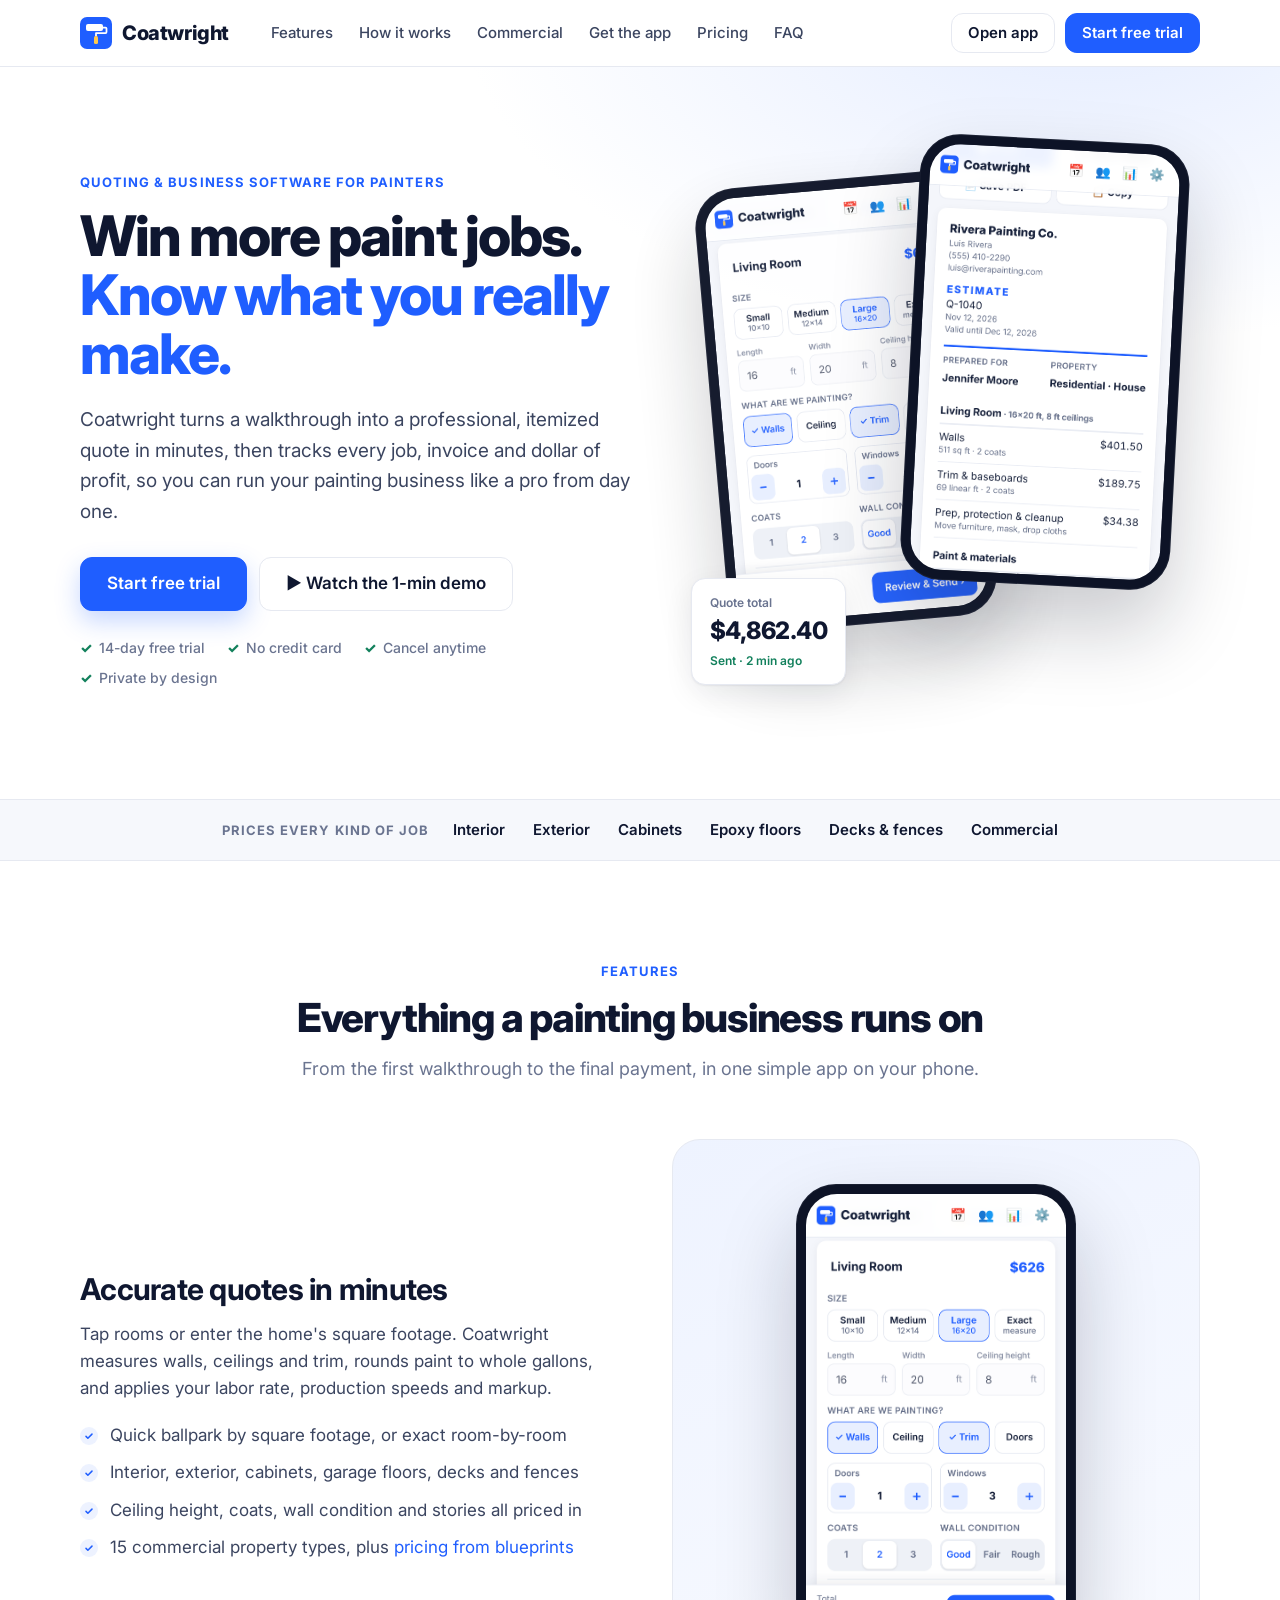
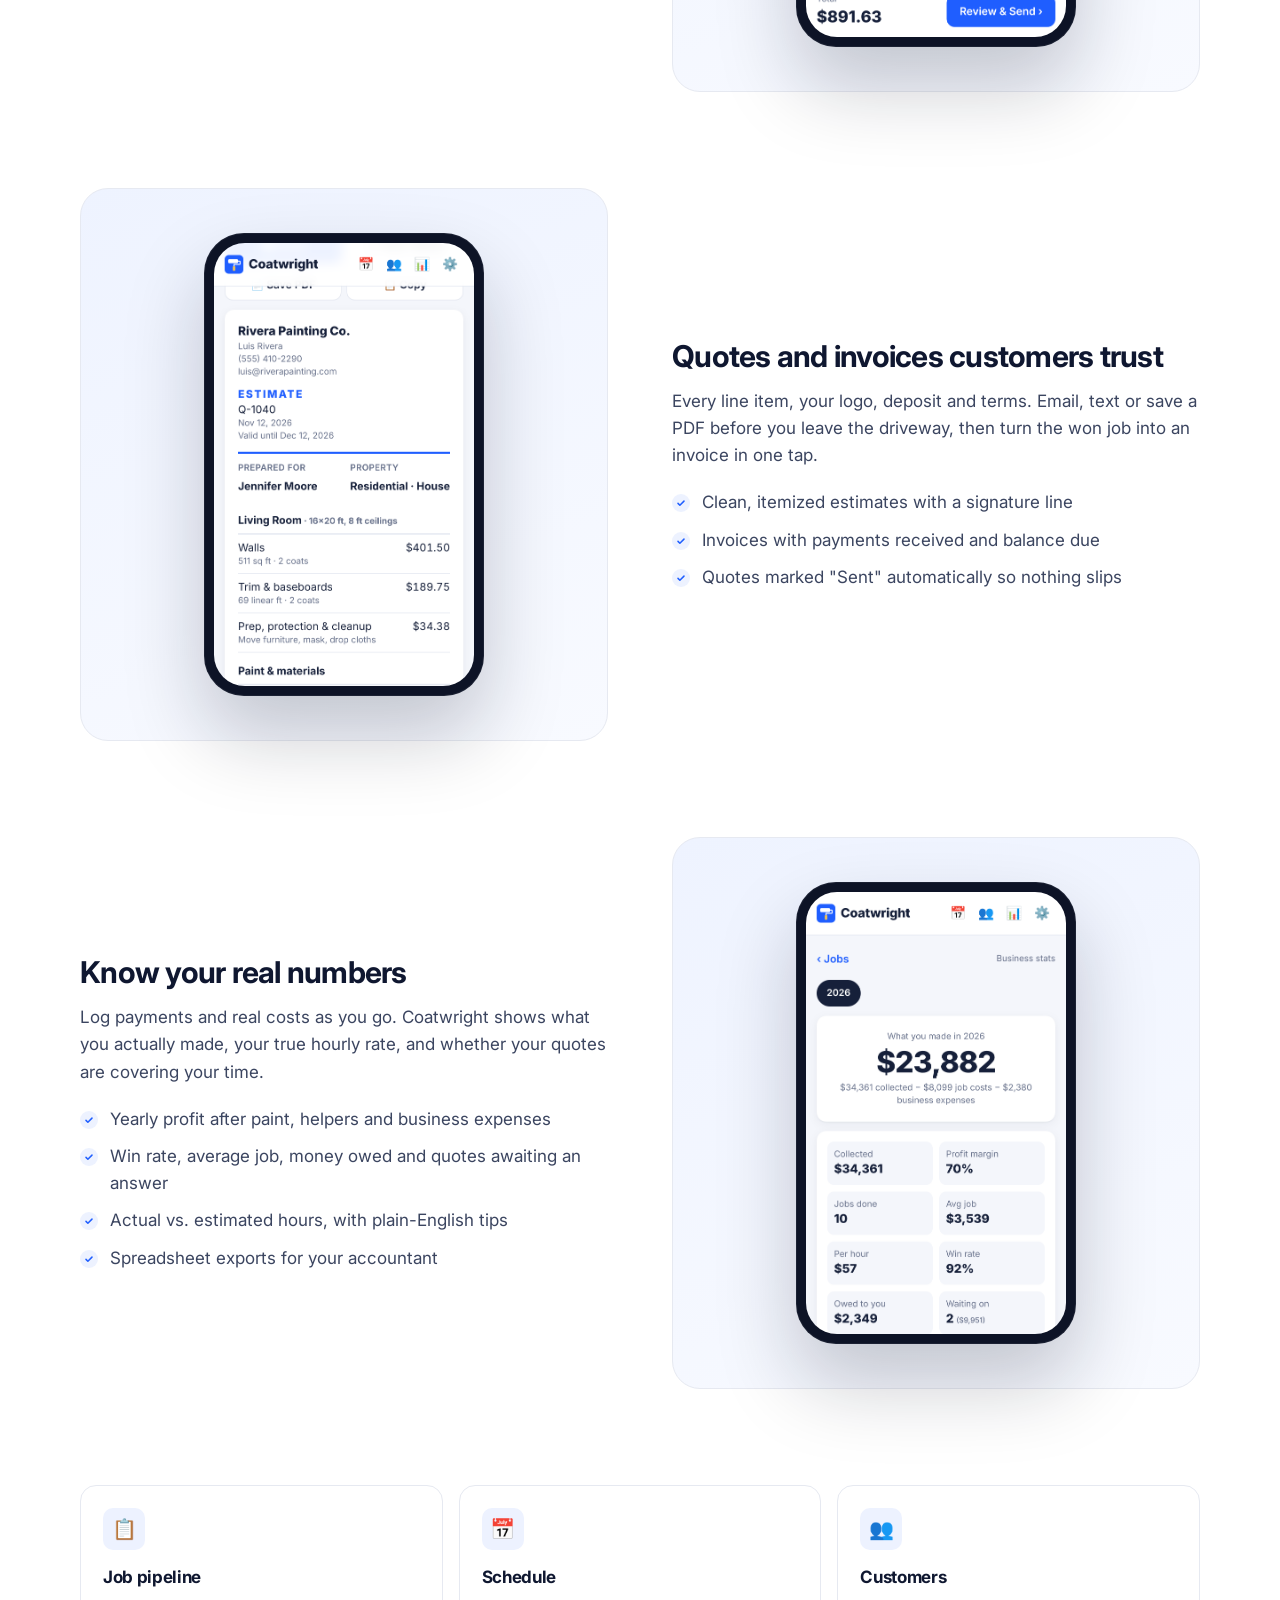
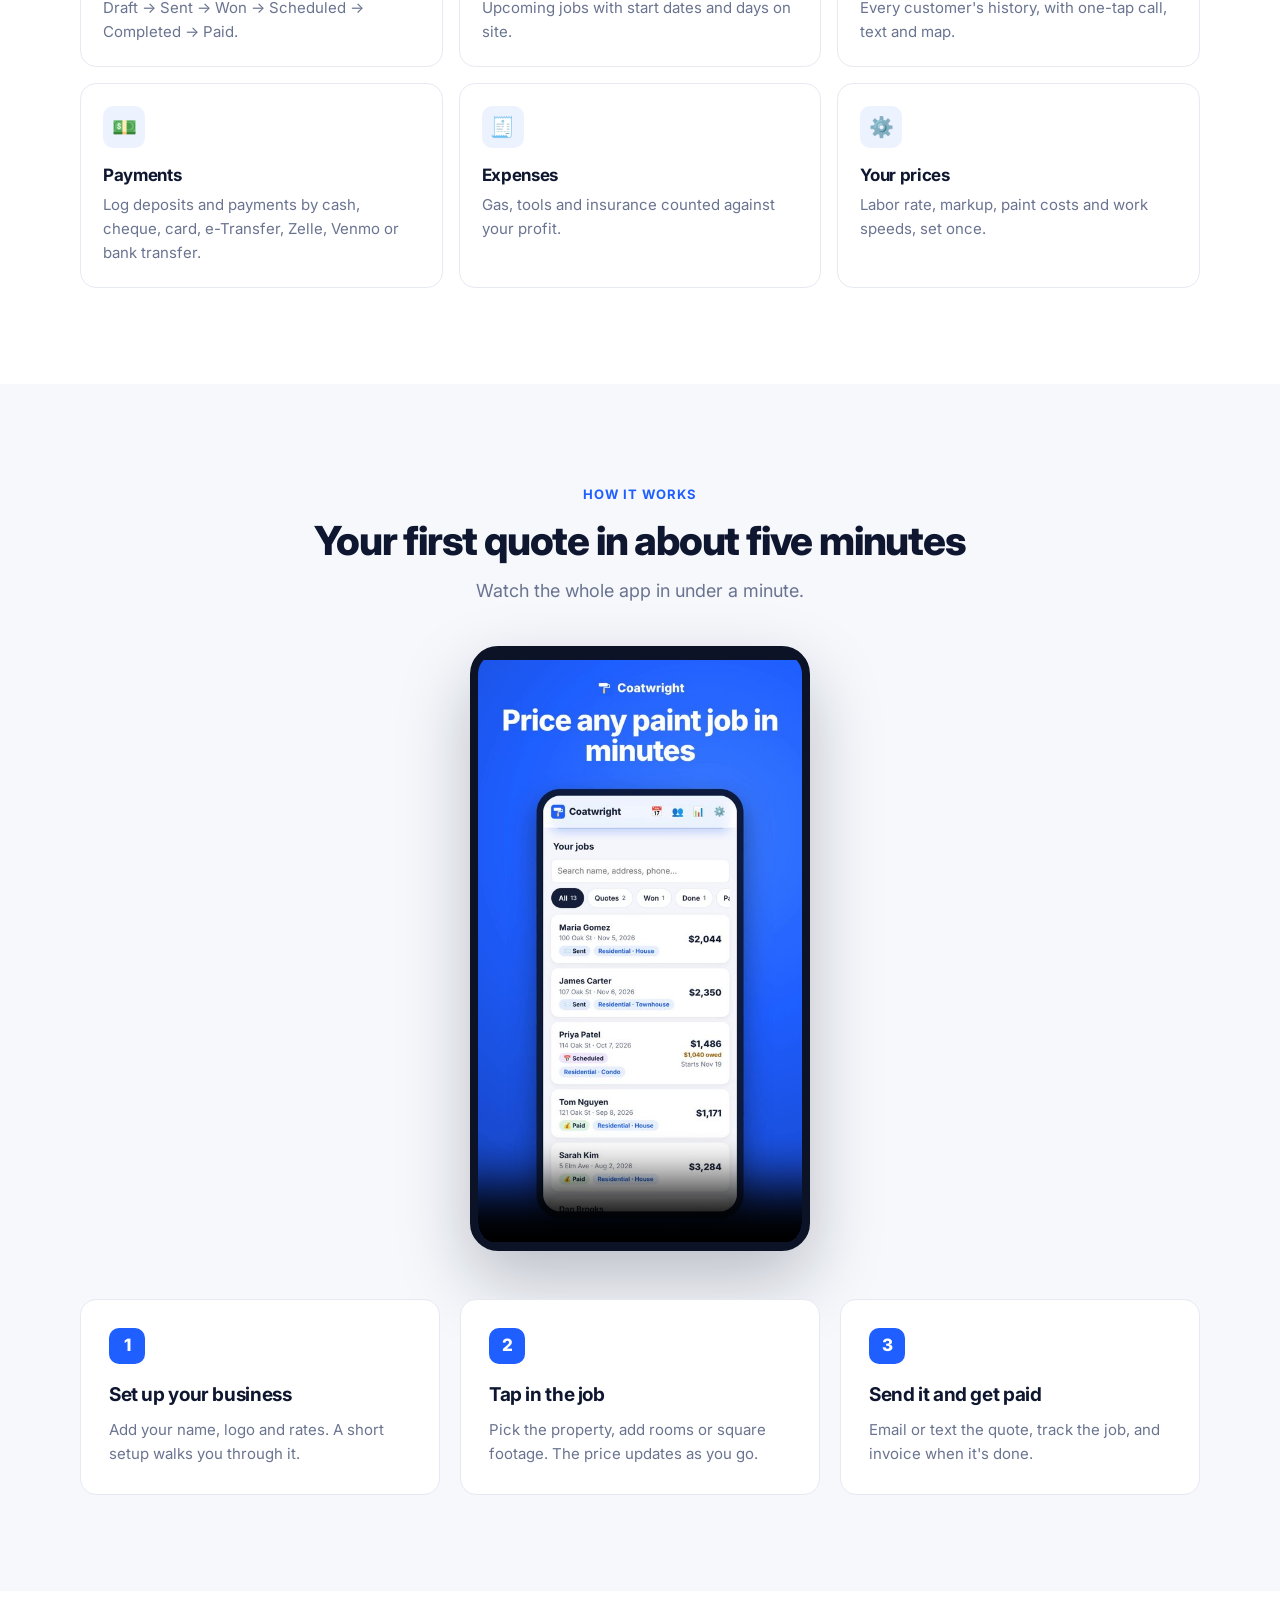
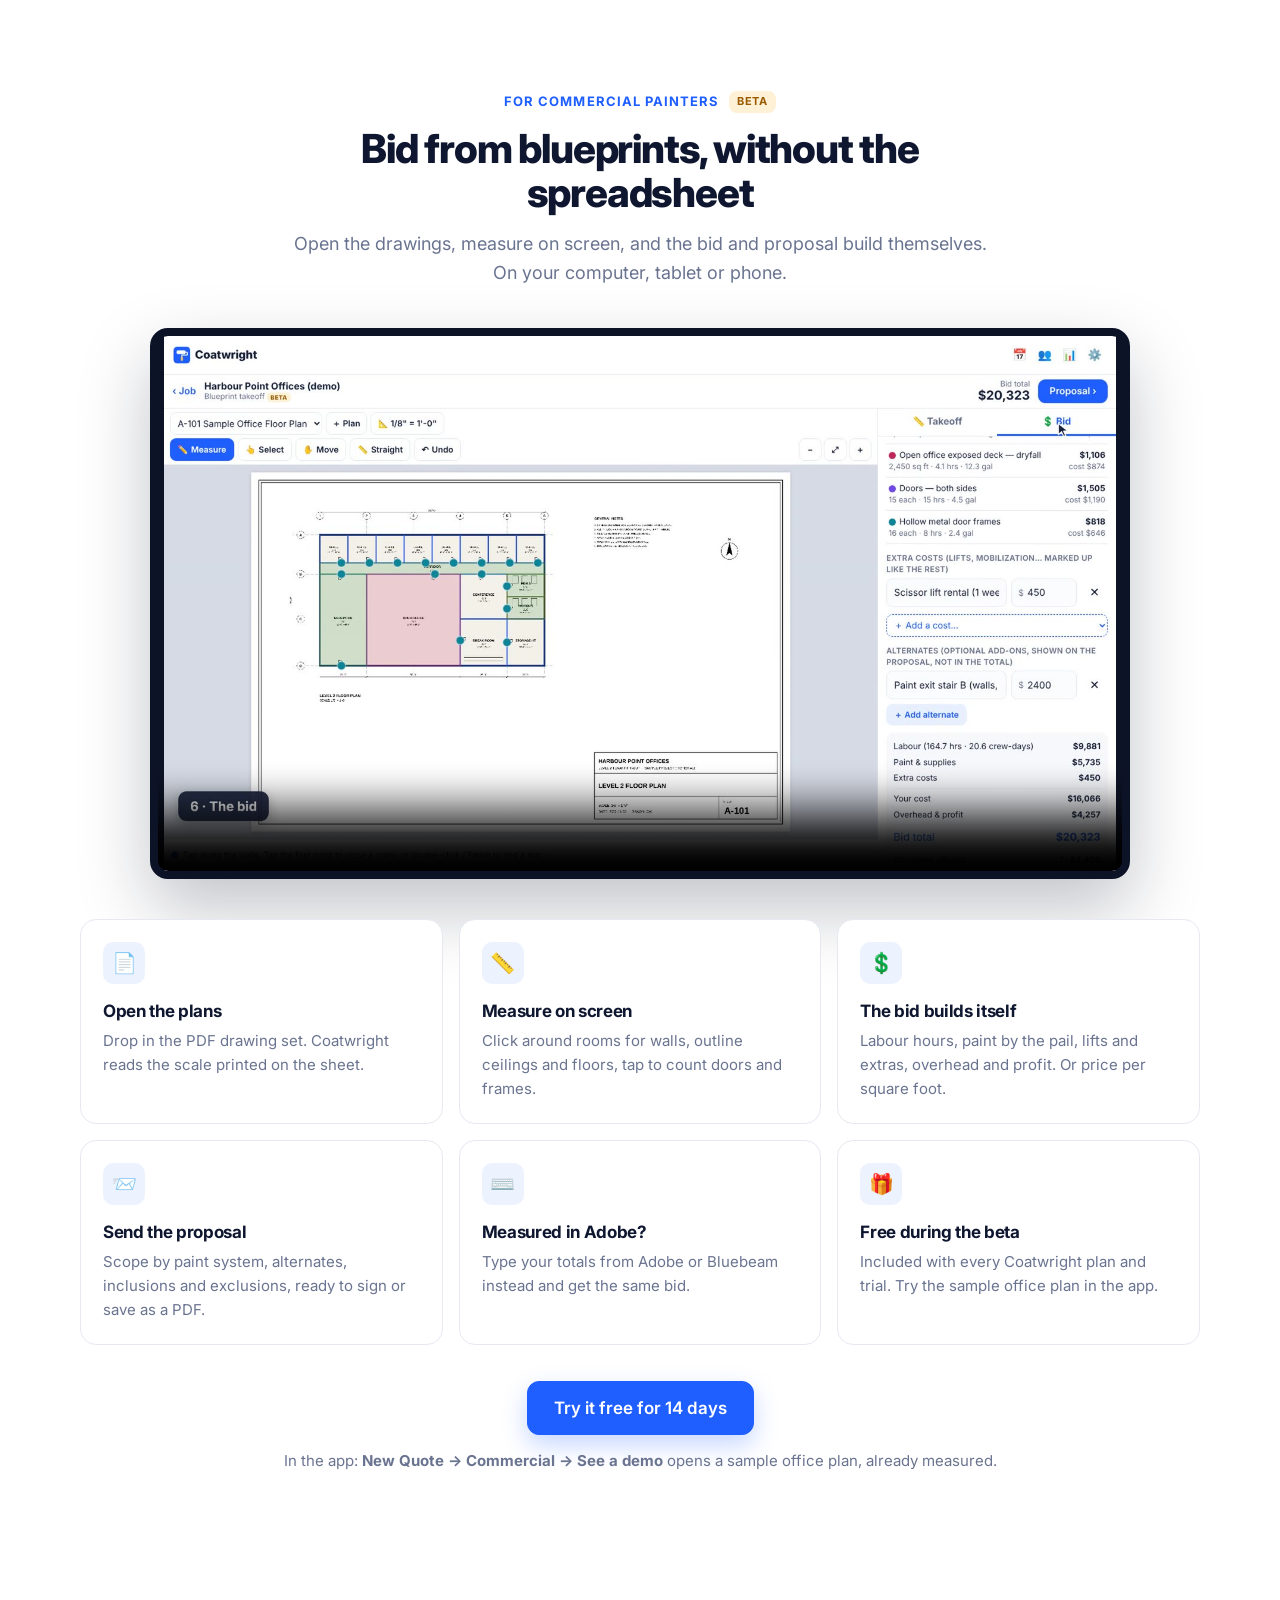
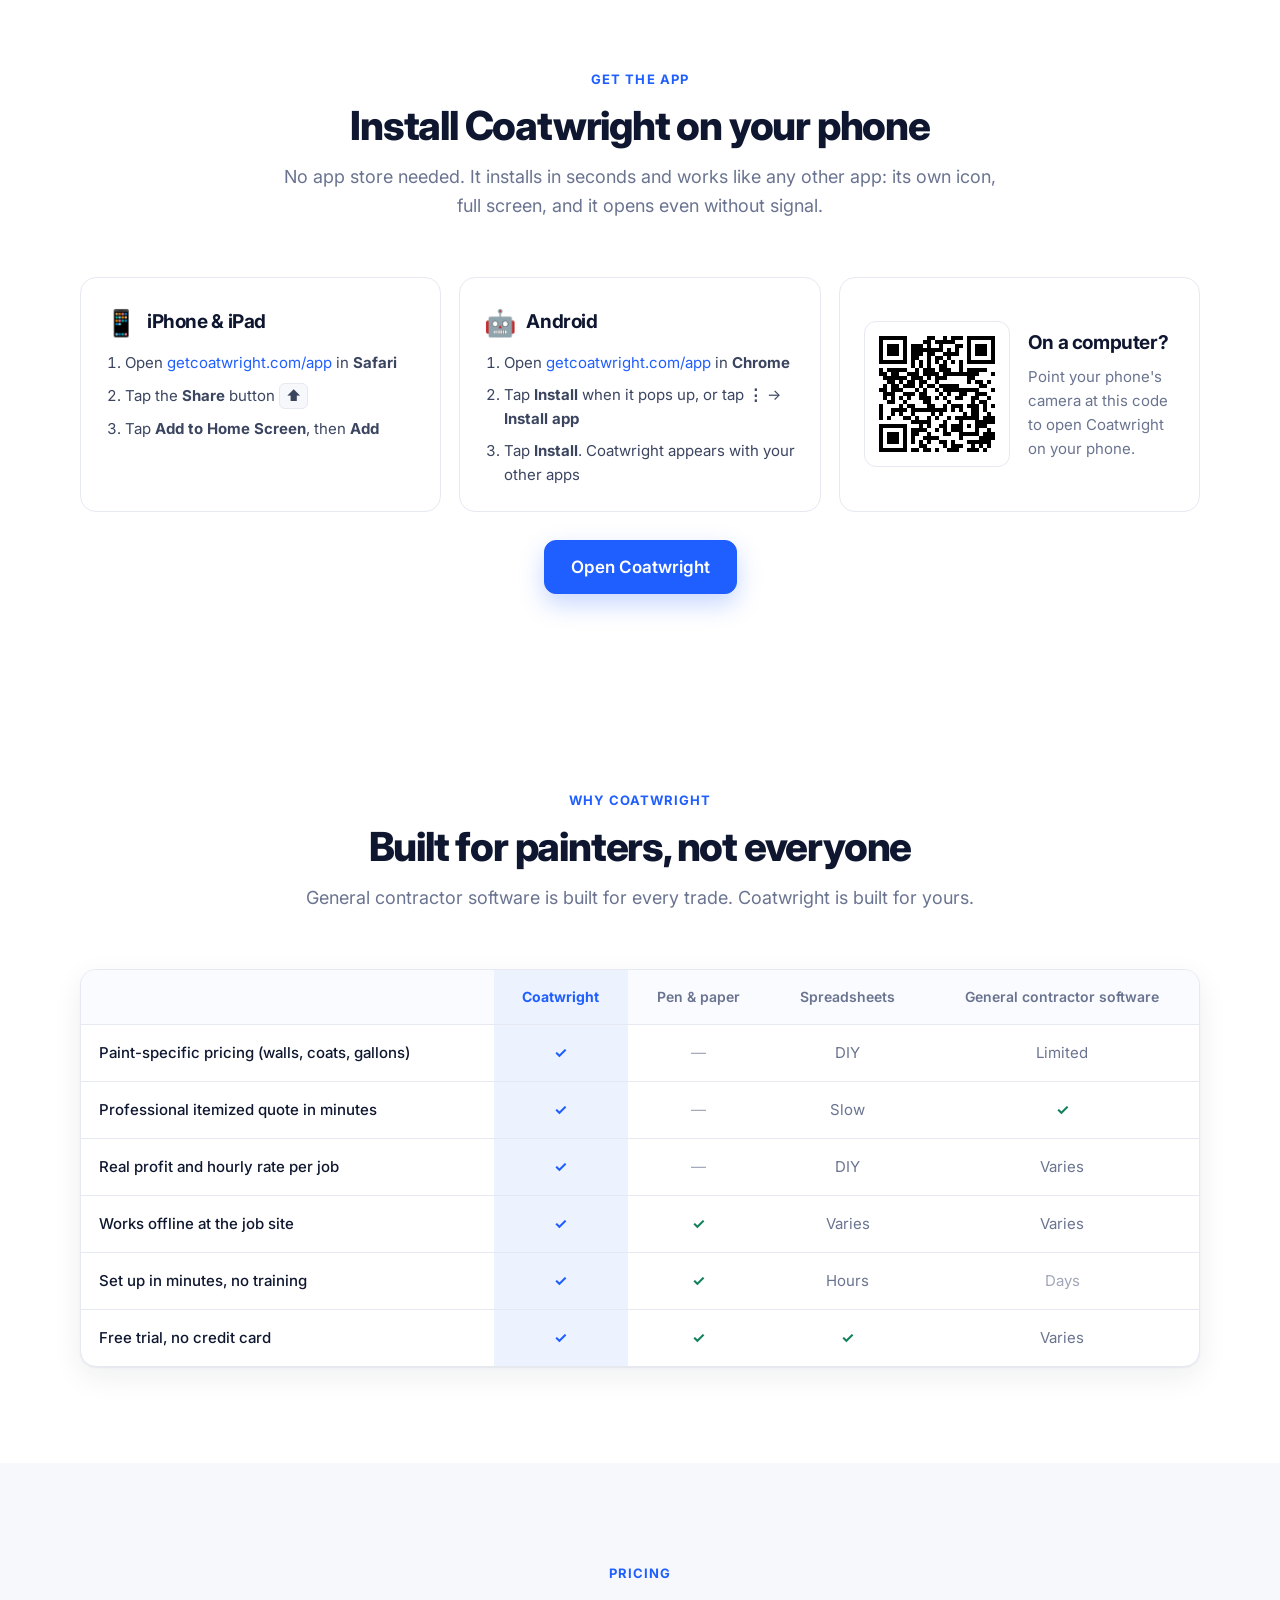
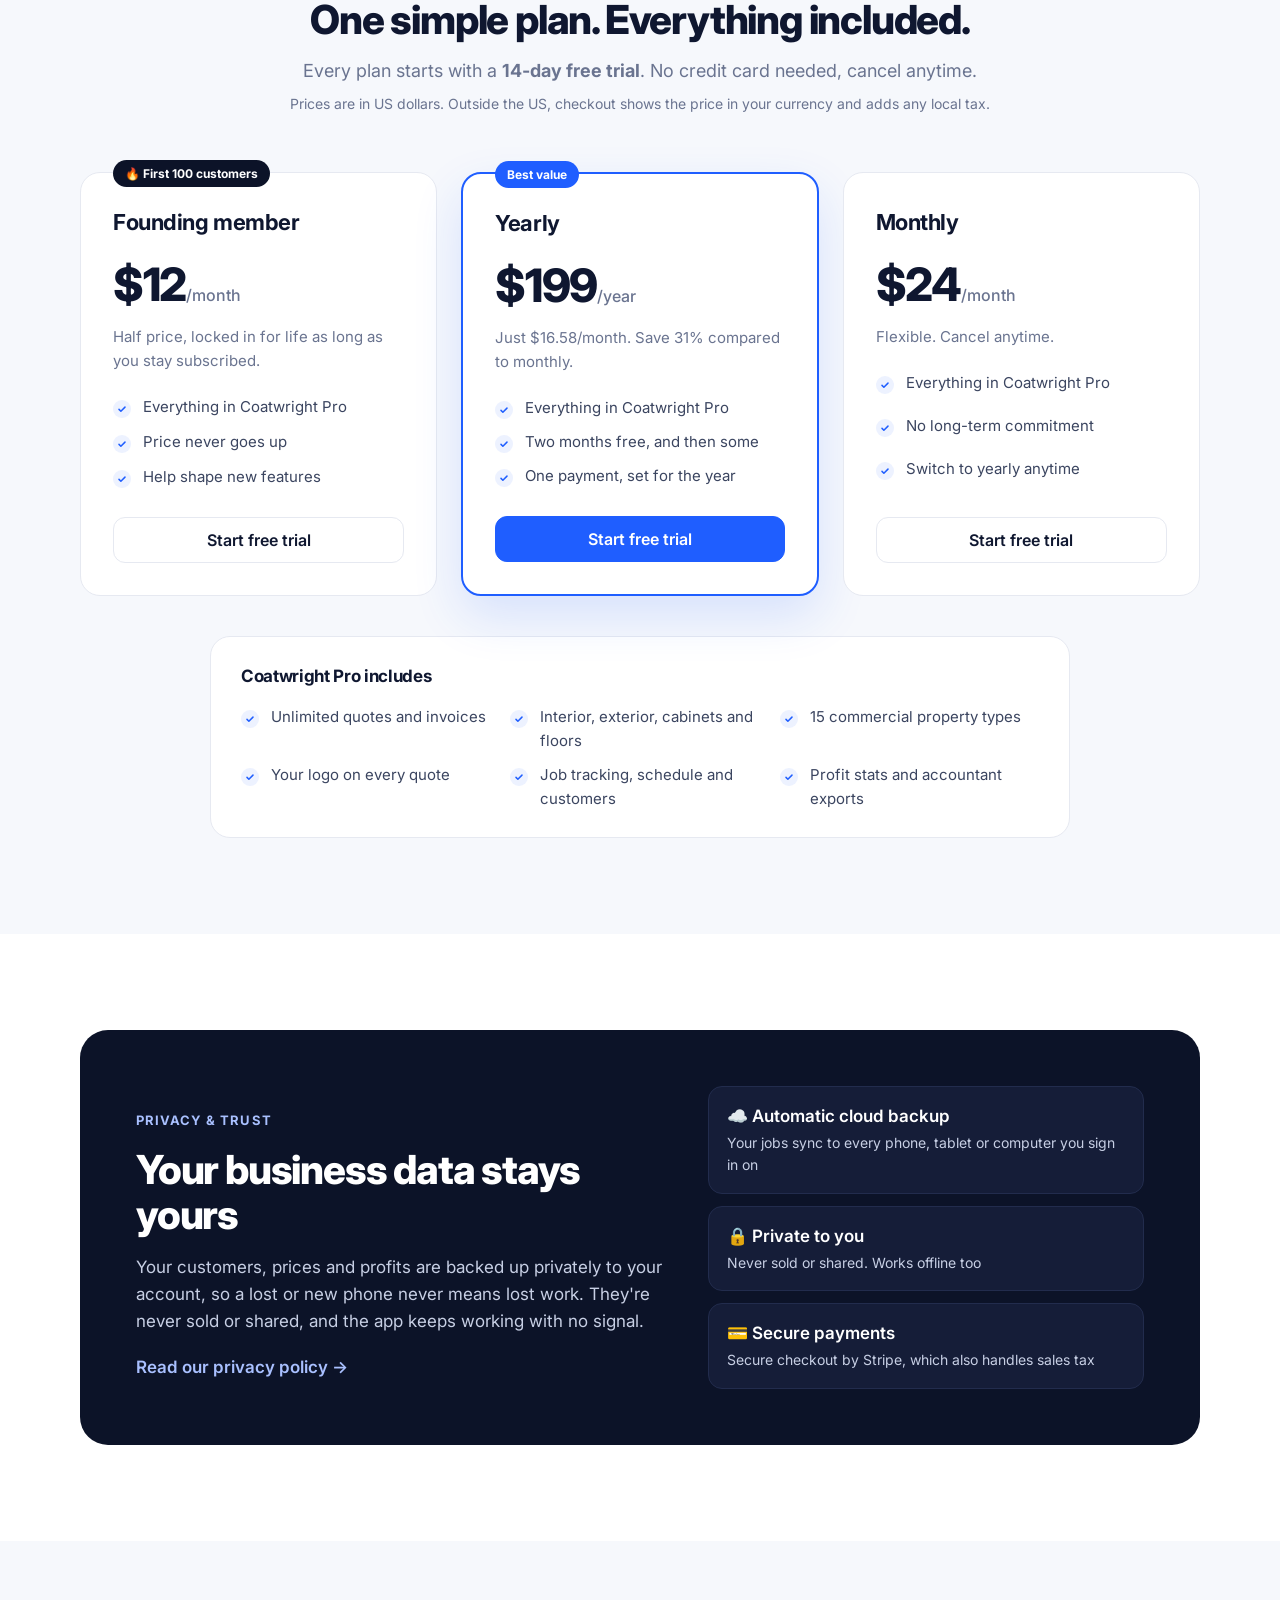
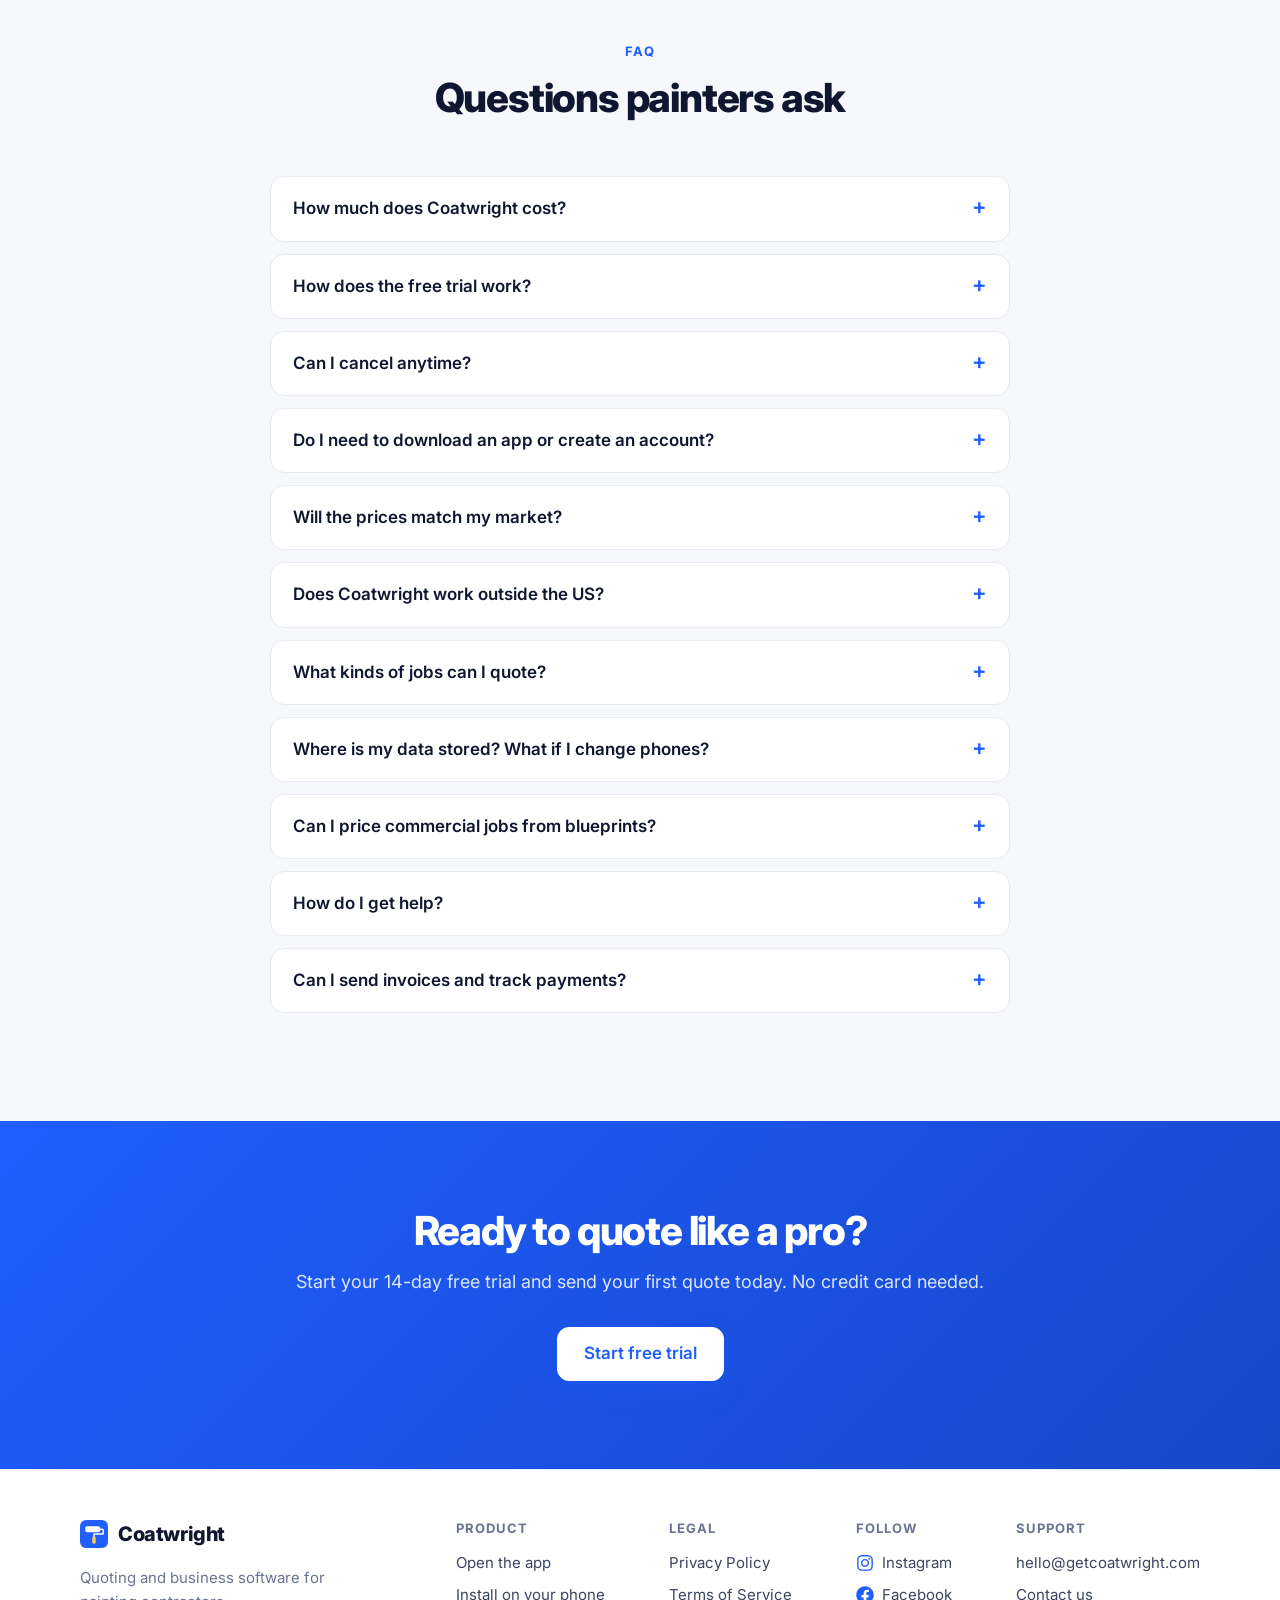
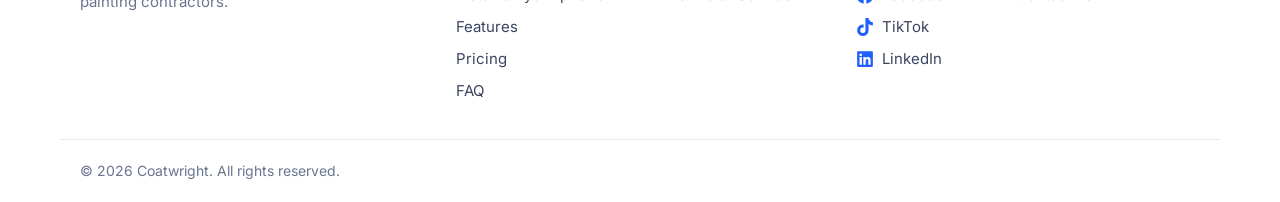
==== index.html @ 5799f5a6 "Website: For commercial painters section with the blueprint takeoff demo video; Cloudflare analytics" ====
<!doctype html>
<html lang="en">
<head>
  <meta charset="utf-8">
  <meta name="viewport" content="width=device-width, initial-scale=1">
  <title>Coatwright · Quoting & business software for painters</title>
  <meta name="description" content="Price any paint job in minutes, send professional itemized quotes and invoices, and know exactly what you made. Quoting and business app for painting contractors. Try it free for 14 days.">
  <meta name="theme-color" content="#1f5eff">
  <meta property="og:title" content="Coatwright · Quoting & business software for painters">
  <meta property="og:description" content="Price any paint job in minutes, send professional quotes and invoices, and know exactly what you made.">
  <meta property="og:image" content="https://getcoatwright.com/landing/og.png">
  <meta property="og:image:width" content="1200">
  <meta property="og:image:height" content="630">
  <meta property="og:type" content="website">
  <meta name="twitter:card" content="summary_large_image">
  <link rel="icon" href="app/icon.svg" type="image/svg+xml">
  <link rel="icon" href="app/icons/icon-192.png" type="image/png" sizes="192x192">
  <link rel="apple-touch-icon" href="landing/apple-touch-icon.png">
  <link rel="preconnect" href="https://fonts.googleapis.com">
  <link rel="preconnect" href="https://fonts.gstatic.com" crossorigin>
  <link href="https://fonts.googleapis.com/css2?family=Inter:wght@400;500;600;700;800&display=swap" rel="stylesheet">
  <link rel="stylesheet" href="landing/site.css">
</head>
<body>
  <header class="nav" id="top">
    <div class="wrap nav-in">
      <a class="brand" href="./"><svg class="brand-logo" width="32" height="32" viewBox="0 0 64 64" aria-hidden="true" focusable="false"><rect width="64" height="64" rx="14" fill="#1f5eff"/>
  <rect x="12" y="14" width="34" height="14" rx="4" fill="#fff"/>
  <path d="M46 21h5a2 2 0 0 1 2 2v7a2 2 0 0 1-2 2H32v6" fill="none" stroke="#fff" stroke-width="3.5" stroke-linecap="round" stroke-linejoin="round"/>
  <rect x="28" y="38" width="8" height="16" rx="3" fill="#ffc94d"/></svg> Coatwright</a>
      <nav class="links" aria-label="Main">
        <a href="#features">Features</a>
        <a href="#how">How it works</a>
        <a href="#commercial">Commercial</a>
        <a href="#install">Get the app</a>
        <a href="#pricing">Pricing</a>
        <a href="#faq">FAQ</a>
      </nav>
      <div class="nav-cta">
        <a class="btn ghost sm hide-sm" href="app/">Open app</a>
        <a class="btn sm" href="app/">Start free trial</a>
      </div>
    </div>
  </header>

  <main>
    <section class="hero">
      <div class="wrap hero-in">
        <div class="hero-copy">
          <p class="eyebrow">Quoting & business software for painters</p>
          <h1>Win more paint jobs. <span>Know what you really make.</span></h1>
          <p class="lead">Coatwright turns a walkthrough into a professional, itemized quote in minutes, then tracks every job,
            invoice and dollar of profit, so you can run your painting business like a pro from day one.</p>
          <div class="cta-row">
            <a class="btn lg" href="app/">Start free trial</a>
            <a class="btn ghost lg" href="#how">▶ Watch the 1-min demo</a>
          </div>
          <ul class="trust-strip">
            <li>14-day free trial</li>
            <li>No credit card</li>
            <li>Cancel anytime</li>
            <li>Private by design</li>
          </ul>
        </div>
        <div class="hero-visual" aria-hidden="true">
          <div class="device back"><img src="landing/shot-quote.png" alt=""></div>
          <div class="device front"><img src="landing/shot-estimate.png" alt=""></div>
          <div class="float-card">
            <div class="fc-label">Quote total</div>
            <div class="fc-num">$4,862.40</div>
            <div class="fc-sub">Sent · 2 min ago</div>
          </div>
        </div>
      </div>
    </section>

    <section class="band">
      <div class="wrap band-in">
        <span>Prices every kind of job</span>
        <ul>
          <li>Interior</li><li>Exterior</li><li>Cabinets</li><li>Epoxy floors</li><li>Decks & fences</li><li>Commercial</li>
        </ul>
      </div>
    </section>

    <section id="features" class="section">
      <div class="wrap">
        <div class="section-head">
          <p class="kicker">Features</p>
          <h2>Everything a painting business runs on</h2>
          <p class="sub">From the first walkthrough to the final payment, in one simple app on your phone.</p>
        </div>

        <div class="row">
          <div class="row-copy">
            <h3>Accurate quotes in minutes</h3>
            <p>Tap rooms or enter the home's square footage. Coatwright measures walls, ceilings and trim, rounds paint to whole gallons,
              and applies your labor rate, production speeds and markup.</p>
            <ul class="ticks">
              <li>Quick ballpark by square footage, or exact room-by-room</li>
              <li>Interior, exterior, cabinets, garage floors, decks and fences</li>
              <li>Ceiling height, coats, wall condition and stories all priced in</li>
              <li>15 commercial property types, plus <a href="#commercial">pricing from blueprints</a></li>
            </ul>
          </div>
          <div class="row-visual"><div class="device"><img src="landing/shot-quote.png" alt="Room-by-room quote builder"></div></div>
        </div>

        <div class="row flip">
          <div class="row-copy">
            <h3>Quotes and invoices customers trust</h3>
            <p>Every line item, your logo, deposit and terms. Email, text or save a PDF before you leave the driveway, then turn the won
              job into an invoice in one tap.</p>
            <ul class="ticks">
              <li>Clean, itemized estimates with a signature line</li>
              <li>Invoices with payments received and balance due</li>
              <li>Quotes marked "Sent" automatically so nothing slips</li>
            </ul>
          </div>
          <div class="row-visual"><div class="device"><img src="landing/shot-estimate.png" alt="Itemized estimate sent to a customer"></div></div>
        </div>

        <div class="row">
          <div class="row-copy">
            <h3>Know your real numbers</h3>
            <p>Log payments and real costs as you go. Coatwright shows what you actually made, your true hourly rate, and whether your
              quotes are covering your time.</p>
            <ul class="ticks">
              <li>Yearly profit after paint, helpers and business expenses</li>
              <li>Win rate, average job, money owed and quotes awaiting an answer</li>
              <li>Actual vs. estimated hours, with plain-English tips</li>
              <li>Spreadsheet exports for your accountant</li>
            </ul>
          </div>
          <div class="row-visual"><div class="device"><img src="landing/shot-stats.png" alt="Business stats with yearly profit"></div></div>
        </div>

        <div class="grid feature-grid">
          <div class="f"><div class="f-ic">📋</div><h4>Job pipeline</h4><p>Draft → Sent → Won → Scheduled → Completed → Paid.</p></div>
          <div class="f"><div class="f-ic">📅</div><h4>Schedule</h4><p>Upcoming jobs with start dates and days on site.</p></div>
          <div class="f"><div class="f-ic">👥</div><h4>Customers</h4><p>Every customer's history, with one-tap call, text and map.</p></div>
          <div class="f"><div class="f-ic">💵</div><h4>Payments</h4><p>Log deposits and payments by cash, cheque, card, e-Transfer, Zelle, Venmo or bank transfer.</p></div>
          <div class="f"><div class="f-ic">🧾</div><h4>Expenses</h4><p>Gas, tools and insurance counted against your profit.</p></div>
          <div class="f"><div class="f-ic">⚙️</div><h4>Your prices</h4><p>Labor rate, markup, paint costs and work speeds, set once.</p></div>
        </div>
      </div>
    </section>

    <section id="how" class="section alt">
      <div class="wrap">
        <div class="section-head">
          <p class="kicker">How it works</p>
          <h2>Your first quote in about five minutes</h2>
          <p class="sub">Watch the whole app in under a minute.</p>
        </div>
        <div class="demo">
          <video class="demo-video" controls playsinline preload="none" poster="landing/explainer-poster.jpg?v=5"
            aria-label="Coatwright explainer video: set up, quote, send, get paid and see your profit">
            <source src="marketing/videos/coatwright-explainer.mp4?v=5" type="video/mp4">
            <a href="marketing/videos/coatwright-explainer.mp4?v=5">Watch the Coatwright video</a>
          </video>
        </div>
        <ol class="steps">
          <li><h4>Set up your business</h4><p>Add your name, logo and rates. A short setup walks you through it.</p></li>
          <li><h4>Tap in the job</h4><p>Pick the property, add rooms or square footage. The price updates as you go.</p></li>
          <li><h4>Send it and get paid</h4><p>Email or text the quote, track the job, and invoice when it's done.</p></li>
        </ol>
      </div>
    </section>

    <section id="commercial" class="section">
      <div class="wrap">
        <div class="section-head">
          <p class="kicker">For commercial painters <span class="beta-tag">Beta</span></p>
          <h2>Bid from blueprints, without the spreadsheet</h2>
          <p class="sub">Open the drawings, measure on screen, and the bid and proposal build themselves. On your computer, tablet or phone.</p>
        </div>
        <div class="demo wide">
          <video class="demo-video wide" controls playsinline preload="none" poster="landing/takeoff-poster.jpg?v=1"
            aria-label="Coatwright blueprint takeoff demo: open PDF plans, measure walls, ceilings and doors, get the bid and send the proposal">
            <source src="marketing/videos/coatwright-blueprint-takeoff-demo.mp4?v=1" type="video/mp4">
            <a href="marketing/videos/coatwright-blueprint-takeoff-demo.mp4?v=1">Watch the blueprint takeoff demo</a>
          </video>
        </div>
        <div class="grid feature-grid">
          <div class="f"><div class="f-ic">📄</div><h4>Open the plans</h4><p>Drop in the PDF drawing set. Coatwright reads the scale printed on the sheet.</p></div>
          <div class="f"><div class="f-ic">📏</div><h4>Measure on screen</h4><p>Click around rooms for walls, outline ceilings and floors, tap to count doors and frames.</p></div>
          <div class="f"><div class="f-ic">💲</div><h4>The bid builds itself</h4><p>Labour hours, paint by the pail, lifts and extras, overhead and profit. Or price per square foot.</p></div>
          <div class="f"><div class="f-ic">📨</div><h4>Send the proposal</h4><p>Scope by paint system, alternates, inclusions and exclusions, ready to sign or save as a PDF.</p></div>
          <div class="f"><div class="f-ic">⌨️</div><h4>Measured in Adobe?</h4><p>Type your totals from Adobe or Bluebeam instead and get the same bid.</p></div>
          <div class="f"><div class="f-ic">🎁</div><h4>Free during the beta</h4><p>Included with every Coatwright plan and trial. Try the sample office plan in the app.</p></div>
        </div>
        <div class="cta-row center-row">
          <a class="btn lg" href="app/">Try it free for 14 days</a>
        </div>
        <p class="center-note">In the app: <b>New Quote → Commercial → See a demo</b> opens a sample office plan, already measured.</p>
      </div>
    </section>

    <section id="install" class="section">
      <div class="wrap">
        <div class="section-head">
          <p class="kicker">Get the app</p>
          <h2>Install Coatwright on your phone</h2>
          <p class="sub">No app store needed. It installs in seconds and works like any other app: its own icon, full screen, and it opens even without signal.</p>
        </div>
        <div class="inapp-note" id="inapp-note" hidden>
          <b>Opened from Instagram, Facebook or TikTok?</b> Tap the <b>⋯</b> or <b>⋮</b> menu and choose <b>Open in browser</b> (Safari or Chrome) first, then follow the steps below.
        </div>
        <div class="install-grid">
          <div class="install-card" id="inst-ios">
            <div class="ic-top"><span class="ic-emoji">📱</span><h3>iPhone &amp; iPad</h3></div>
            <ol>
              <li>Open <a href="app/?install=1">getcoatwright.com/app</a> in <b>Safari</b></li>
              <li>Tap the <b>Share</b> button <span class="kbd">⬆︎</span></li>
              <li>Tap <b>Add to Home Screen</b>, then <b>Add</b></li>
            </ol>
          </div>
          <div class="install-card" id="inst-android">
            <div class="ic-top"><span class="ic-emoji">🤖</span><h3>Android</h3></div>
            <ol>
              <li>Open <a href="app/?install=1">getcoatwright.com/app</a> in <b>Chrome</b></li>
              <li>Tap <b>Install</b> when it pops up, or tap <b>⋮</b> → <b>Install app</b></li>
              <li>Tap <b>Install</b>. Coatwright appears with your other apps</li>
            </ol>
          </div>
          <div class="install-card qr-card" id="inst-qr">
            <div class="qr-box"><svg width="132" height="132" role="img" aria-label="QR code that opens the Coatwright app" version="1.1" viewBox="0 0 33 33" xmlns="http://www.w3.org/2000/svg"><path d="M2,2H3V3H2zM3,2H4V3H3zM4,2H5V3H4zM5,2H6V3H5zM6,2H7V3H6zM7,2H8V3H7zM8,2H9V3H8zM14,2H15V3H14zM15,2H16V3H15zM18,2H19V3H18zM20,2H21V3H20zM21,2H22V3H21zM22,2H23V3H22zM24,2H25V3H24zM25,2H26V3H25zM26,2H27V3H26zM27,2H28V3H27zM28,2H29V3H28zM29,2H30V3H29zM30,2H31V3H30zM2,3H3V4H2zM8,3H9V4H8zM13,3H14V4H13zM14,3H15V4H14zM16,3H17V4H16zM17,3H18V4H17zM18,3H19V4H18zM19,3H20V4H19zM20,3H21V4H20zM24,3H25V4H24zM30,3H31V4H30zM2,4H3V5H2zM4,4H5V5H4zM5,4H6V5H5zM6,4H7V5H6zM8,4H9V5H8zM10,4H11V5H10zM11,4H12V5H11zM12,4H13V5H12zM14,4H15V5H14zM17,4H18V5H17zM21,4H22V5H21zM22,4H23V5H22zM24,4H25V5H24zM26,4H27V5H26zM27,4H28V5H27zM28,4H29V5H28zM30,4H31V5H30zM2,5H3V6H2zM4,5H5V6H4zM5,5H6V6H5zM6,5H7V6H6zM8,5H9V6H8zM10,5H11V6H10zM11,5H12V6H11zM12,5H13V6H12zM13,5H14V6H13zM14,5H15V6H14zM15,5H16V6H15zM16,5H17V6H16zM17,5H18V6H17zM19,5H20V6H19zM21,5H22V6H21zM24,5H25V6H24zM26,5H27V6H26zM27,5H28V6H27zM28,5H29V6H28zM30,5H31V6H30zM2,6H3V7H2zM4,6H5V7H4zM5,6H6V7H5zM6,6H7V7H6zM8,6H9V7H8zM10,6H11V7H10zM11,6H12V7H11zM12,6H13V7H12zM14,6H15V7H14zM15,6H16V7H15zM18,6H19V7H18zM19,6H20V7H19zM20,6H21V7H20zM21,6H22V7H21zM24,6H25V7H24zM26,6H27V7H26zM27,6H28V7H27zM28,6H29V7H28zM30,6H31V7H30zM2,7H3V8H2zM8,7H9V8H8zM10,7H11V8H10zM11,7H12V8H11zM14,7H15V8H14zM16,7H17V8H16zM17,7H18V8H17zM19,7H20V8H19zM24,7H25V8H24zM30,7H31V8H30zM2,8H3V9H2zM3,8H4V9H3zM4,8H5V9H4zM5,8H6V9H5zM6,8H7V9H6zM7,8H8V9H7zM8,8H9V9H8zM10,8H11V9H10zM12,8H13V9H12zM14,8H15V9H14zM16,8H17V9H16zM18,8H19V9H18zM20,8H21V9H20zM22,8H23V9H22zM24,8H25V9H24zM25,8H26V9H25zM26,8H27V9H26zM27,8H28V9H27zM28,8H29V9H28zM29,8H30V9H29zM30,8H31V9H30zM10,9H11V10H10zM12,9H13V10H12zM14,9H15V10H14zM17,9H18V10H17zM18,9H19V10H18zM22,9H23V10H22zM2,10H3V11H2zM4,10H5V11H4zM5,10H6V11H5zM6,10H7V11H6zM7,10H8V11H7zM8,10H9V11H8zM11,10H12V11H11zM13,10H14V11H13zM14,10H15V11H14zM15,10H16V11H15zM17,10H18V11H17zM18,10H19V11H18zM19,10H20V11H19zM22,10H23V11H22zM24,10H25V11H24zM25,10H26V11H25zM26,10H27V11H26zM27,10H28V11H27zM28,10H29V11H28zM2,11H3V12H2zM3,11H4V12H3zM5,11H6V12H5zM6,11H7V12H6zM9,11H10V12H9zM10,11H11V12H10zM11,11H12V12H11zM13,11H14V12H13zM14,11H15V12H14zM15,11H16V12H15zM16,11H17V12H16zM18,11H19V12H18zM19,11H20V12H19zM20,11H21V12H20zM21,11H22V12H21zM22,11H23V12H22zM23,11H24V12H23zM24,11H25V12H24zM25,11H26V12H25zM26,11H27V12H26zM30,11H31V12H30zM3,12H4V13H3zM4,12H5V13H4zM5,12H6V13H5zM6,12H7V13H6zM7,12H8V13H7zM8,12H9V13H8zM10,12H11V13H10zM11,12H12V13H11zM12,12H13V13H12zM14,12H15V13H14zM16,12H17V13H16zM17,12H18V13H17zM18,12H19V13H18zM24,12H25V13H24zM25,12H26V13H25zM4,13H5V14H4zM5,13H6V14H5zM7,13H8V14H7zM9,13H10V14H9zM10,13H11V14H10zM12,13H13V14H12zM13,13H14V14H13zM16,13H17V14H16zM24,13H25V14H24zM26,13H27V14H26zM27,13H28V14H27zM29,13H30V14H29zM3,14H4V15H3zM5,14H6V15H5zM6,14H7V15H6zM8,14H9V15H8zM9,14H10V15H9zM10,14H11V15H10zM12,14H13V15H12zM14,14H15V15H14zM15,14H16V15H15zM17,14H18V15H17zM18,14H19V15H18zM19,14H20V15H19zM20,14H21V15H20zM21,14H22V15H21zM27,14H28V15H27zM28,14H29V15H28zM2,15H3V16H2zM3,15H4V16H3zM5,15H6V16H5zM6,15H7V16H6zM7,15H8V16H7zM11,15H12V16H11zM13,15H14V16H13zM16,15H17V16H16zM18,15H19V16H18zM19,15H20V16H19zM20,15H21V16H20zM21,15H22V16H21zM22,15H23V16H22zM23,15H24V16H23zM24,15H25V16H24zM25,15H26V16H25zM26,15H27V16H26zM30,15H31V16H30zM3,16H4V17H3zM4,16H5V17H4zM5,16H6V17H5zM8,16H9V17H8zM9,16H10V17H9zM10,16H11V17H10zM12,16H13V17H12zM13,16H14V17H13zM17,16H18V17H17zM19,16H20V17H19zM22,16H23V17H22zM23,16H24V17H23zM26,16H27V17H26zM27,16H28V17H27zM28,16H29V17H28zM3,17H4V18H3zM5,17H6V18H5zM7,17H8V18H7zM9,17H10V18H9zM12,17H13V18H12zM13,17H14V18H13zM14,17H15V18H14zM16,17H17V18H16zM18,17H19V18H18zM21,17H22V18H21zM22,17H23V18H22zM25,17H26V18H25zM26,17H27V18H26zM29,17H30V18H29zM4,18H5V19H4zM5,18H6V19H5zM8,18H9V19H8zM13,18H14V19H13zM14,18H15V19H14zM19,18H20V19H19zM25,18H26V19H25zM27,18H28V19H27zM28,18H29V19H28zM2,19H3V20H2zM7,19H8V20H7zM9,19H10V20H9zM10,19H11V20H10zM14,19H15V20H14zM15,19H16V20H15zM18,19H19V20H18zM20,19H21V20H20zM21,19H22V20H21zM22,19H23V20H22zM24,19H25V20H24zM25,19H26V20H25zM26,19H27V20H26zM28,19H29V20H28zM30,19H31V20H30zM2,20H3V21H2zM5,20H6V21H5zM6,20H7V21H6zM7,20H8V21H7zM8,20H9V21H8zM10,20H11V21H10zM11,20H12V21H11zM12,20H13V21H12zM13,20H14V21H13zM14,20H15V21H14zM15,20H16V21H15zM16,20H17V21H16zM17,20H18V21H17zM18,20H19V21H18zM20,20H21V21H20zM22,20H23V21H22zM25,20H26V21H25zM26,20H27V21H26zM28,20H29V21H28zM2,21H3V22H2zM5,21H6V22H5zM7,21H8V22H7zM10,21H11V22H10zM15,21H16V22H15zM17,21H18V22H17zM23,21H24V22H23zM25,21H26V22H25zM26,21H27V22H26zM29,21H30V22H29zM2,22H3V23H2zM4,22H5V23H4zM8,22H9V23H8zM9,22H10V23H9zM11,22H12V23H11zM14,22H15V23H14zM16,22H17V23H16zM19,22H20V23H19zM21,22H22V23H21zM22,22H23V23H22zM23,22H24V23H23zM24,22H25V23H24zM25,22H26V23H25zM26,22H27V23H26zM28,22H29V23H28zM29,22H30V23H29zM30,22H31V23H30zM10,23H11V24H10zM11,23H12V24H11zM12,23H13V24H12zM13,23H14V24H13zM14,23H15V24H14zM18,23H19V24H18zM22,23H23V24H22zM26,23H27V24H26zM27,23H28V24H27zM28,23H29V24H28zM29,23H30V24H29zM30,23H31V24H30zM2,24H3V25H2zM3,24H4V25H3zM4,24H5V25H4zM5,24H6V25H5zM6,24H7V25H6zM7,24H8V25H7zM8,24H9V25H8zM12,24H13V25H12zM14,24H15V25H14zM17,24H18V25H17zM18,24H19V25H18zM20,24H21V25H20zM21,24H22V25H21zM22,24H23V25H22zM24,24H25V25H24zM26,24H27V25H26zM27,24H28V25H27zM28,24H29V25H28zM2,25H3V26H2zM8,25H9V26H8zM10,25H11V26H10zM11,25H12V26H11zM12,25H13V26H12zM13,25H14V26H13zM16,25H17V26H16zM18,25H19V26H18zM20,25H21V26H20zM21,25H22V26H21zM22,25H23V26H22zM26,25H27V26H26zM29,25H30V26H29zM2,26H3V27H2zM4,26H5V27H4zM5,26H6V27H5zM6,26H7V27H6zM8,26H9V27H8zM10,26H11V27H10zM11,26H12V27H11zM14,26H15V27H14zM18,26H19V27H18zM19,26H20V27H19zM22,26H23V27H22zM23,26H24V27H23zM24,26H25V27H24zM25,26H26V27H25zM26,26H27V27H26zM28,26H29V27H28zM29,26H30V27H29zM30,26H31V27H30zM2,27H3V28H2zM4,27H5V28H4zM5,27H6V28H5zM6,27H7V28H6zM8,27H9V28H8zM10,27H11V28H10zM13,27H14V28H13zM14,27H15V28H14zM15,27H16V28H15zM16,27H17V28H16zM22,27H23V28H22zM27,27H28V28H27zM28,27H29V28H28zM29,27H30V28H29zM30,27H31V28H30zM2,28H3V29H2zM4,28H5V29H4zM5,28H6V29H5zM6,28H7V29H6zM8,28H9V29H8zM10,28H11V29H10zM12,28H13V29H12zM14,28H15V29H14zM17,28H18V29H17zM18,28H19V29H18zM20,28H21V29H20zM24,28H25V29H24zM25,28H26V29H25zM26,28H27V29H26zM27,28H28V29H27zM28,28H29V29H28zM29,28H30V29H29zM2,29H3V30H2zM8,29H9V30H8zM12,29H13V30H12zM13,29H14V30H13zM18,29H19V30H18zM20,29H21V30H20zM21,29H22V30H21zM22,29H23V30H22zM25,29H26V30H25zM27,29H28V30H27zM29,29H30V30H29zM2,30H3V31H2zM3,30H4V31H3zM4,30H5V31H4zM5,30H6V31H5zM6,30H7V31H6zM7,30H8V31H7zM8,30H9V31H8zM10,30H11V31H10zM11,30H12V31H11zM13,30H14V31H13zM14,30H15V31H14zM16,30H17V31H16zM19,30H20V31H19zM20,30H21V31H20zM21,30H22V31H21zM24,30H25V31H24zM25,30H26V31H25zM26,30H27V31H26zM28,30H29V31H28z" id="qr-path" fill="#000000" fill-opacity="1" fill-rule="nonzero" stroke="none" /></svg></div>
            <div><h3>On a computer?</h3><p>Point your phone's camera at this code to open Coatwright on your phone.</p></div>
          </div>
        </div>
        <div class="install-cta"><a class="btn lg" href="app/?install=1">Open Coatwright</a></div>
      </div>
    </section>
    <section class="section">
      <div class="wrap">
        <div class="section-head">
          <p class="kicker">Why Coatwright</p>
          <h2>Built for painters, not everyone</h2>
          <p class="sub">General contractor software is built for every trade. Coatwright is built for yours.</p>
        </div>
        <div class="table-wrap">
          <table class="compare">
            <thead><tr><th></th><th class="us">Coatwright</th><th>Pen & paper</th><th>Spreadsheets</th><th>General contractor software</th></tr></thead>
            <tbody>
              <tr><td>Paint-specific pricing (walls, coats, gallons)</td><td class="us yes">✓</td><td class="no">—</td><td class="part">DIY</td><td class="part">Limited</td></tr>
              <tr><td>Professional itemized quote in minutes</td><td class="us yes">✓</td><td class="no">—</td><td class="part">Slow</td><td class="yes">✓</td></tr>
              <tr><td>Real profit and hourly rate per job</td><td class="us yes">✓</td><td class="no">—</td><td class="part">DIY</td><td class="part">Varies</td></tr>
              <tr><td>Works offline at the job site</td><td class="us yes">✓</td><td class="yes">✓</td><td class="part">Varies</td><td class="part">Varies</td></tr>
              <tr><td>Set up in minutes, no training</td><td class="us yes">✓</td><td class="yes">✓</td><td class="part">Hours</td><td class="no">Days</td></tr>
              <tr><td>Free trial, no credit card</td><td class="us yes">✓</td><td class="yes">✓</td><td class="yes">✓</td><td class="part">Varies</td></tr>
            </tbody>
          </table>
        </div>
      </div>
    </section>

    <section id="pricing" class="section alt">
      <div class="wrap">
        <div class="section-head">
          <p class="kicker">Pricing</p>
          <h2>One simple plan. Everything included.</h2>
          <p class="sub">Every plan starts with a <b>14-day free trial</b>. No credit card needed, cancel anytime.</p>
          <p class="sub small-note">Prices are in US dollars. Outside the US, checkout shows the price in your currency and adds any local tax.</p>
        </div>
        <div class="plans three">
          <div class="plan">
            <div class="plan-tag soon">🔥 First 100 customers</div>
            <h3>Founding member</h3>
            <div class="price">$12<span>/month</span></div>
            <p class="plan-sub">Half price, locked in for life as long as you stay subscribed.</p>
            <ul class="ticks"><li>Everything in Coatwright Pro</li><li>Price never goes up</li><li>Help shape new features</li></ul>
            <a class="btn ghost full" href="app/">Start free trial</a>
          </div>
          <div class="plan featured">
            <div class="plan-tag">Best value</div>
            <h3>Yearly</h3>
            <div class="price">$199<span>/year</span></div>
            <p class="plan-sub">Just $16.58/month. Save 31% compared to monthly.</p>
            <ul class="ticks"><li>Everything in Coatwright Pro</li><li>Two months free, and then some</li><li>One payment, set for the year</li></ul>
            <a class="btn full" href="app/">Start free trial</a>
          </div>
          <div class="plan">
            <h3>Monthly</h3>
            <div class="price">$24<span>/month</span></div>
            <p class="plan-sub">Flexible. Cancel anytime.</p>
            <ul class="ticks"><li>Everything in Coatwright Pro</li><li>No long-term commitment</li><li>Switch to yearly anytime</li></ul>
            <a class="btn ghost full" href="app/">Start free trial</a>
          </div>
        </div>
        <div class="pro-includes">
          <h4>Coatwright Pro includes</h4>
          <ul class="ticks cols">
            <li>Unlimited quotes and invoices</li><li>Interior, exterior, cabinets and floors</li><li>15 commercial property types</li>
            <li>Your logo on every quote</li><li>Job tracking, schedule and customers</li><li>Profit stats and accountant exports</li>
          </ul>
        </div>
      </div>
    </section>

    <section class="section">
      <div class="wrap">
        <div class="privacy-card">
          <div>
            <p class="kicker light">Privacy & trust</p>
            <h2>Your business data stays yours</h2>
            <p>Your customers, prices and profits are backed up privately to your account, so a lost or new phone never means lost work.
              They're never sold or shared, and the app keeps working with no signal.</p>
            <a class="text-link" href="privacy.html">Read our privacy policy →</a>
          </div>
          <ul class="privacy-list">
            <li><b>☁️ Automatic cloud backup</b><span>Your jobs sync to every phone, tablet or computer you sign in on</span></li>
            <li><b>🔒 Private to you</b><span>Never sold or shared. Works offline too</span></li>
            <li><b>💳 Secure payments</b><span>Secure checkout by Stripe, which also handles sales tax</span></li>
          </ul>
        </div>
      </div>
    </section>

    <section id="faq" class="section alt">
      <div class="wrap faq">
        <div class="section-head">
          <p class="kicker">FAQ</p>
          <h2>Questions painters ask</h2>
        </div>
        <details><summary>How much does Coatwright cost?</summary><p>$24 a month, or $199 a year (just $16.58 a month). Our first 100 customers can lock in a founding-member price of $12 a month (half price) for life. Every plan includes every feature.</p></details>
        <details><summary>How does the free trial work?</summary><p>You get every feature free for 14 days, with no credit card needed. If you don't subscribe, your jobs, customers and quotes stay on your phone: you can still view, back up and export them, you just can't create new quotes or invoices.</p></details>
        <details><summary>Can I cancel anytime?</summary><p>Yes. Cancel in a couple of taps from your subscription page. You keep Pro until the end of the period you've paid for.</p></details>
        <details><summary>Do I need to download an app or create an account?</summary><p>There's nothing to download. You create a free account in seconds with <b>Google</b> or your <b>email</b> (no password, no credit card), and your 14-day trial starts. To use it like an app, tap Share → "Add to Home Screen" on iPhone, or "Install app" on Android.</p></details>
        <details><summary>Will the prices match my market?</summary><p>You set your own labor rate, markup, minimum job, tax, deposit, paint and material costs, and how fast you work. Every quote uses your numbers.</p></details>
        <details><summary>Does Coatwright work outside the US?</summary><p>Yes. Your quotes, invoices and numbers use your own currency (pounds, euros, Canadian or Australian dollars and more). Coatwright picks it from your phone's region the first time and never changes it on its own, even when you travel; you can change it anytime in Settings. Starting prices are converted from our US prices, so set them to what you charge. Measurements are in feet and gallons for now. Subscriptions are priced in US dollars, and checkout shows the amount in your currency.</p></details>
        <details><summary>What kinds of jobs can I quote?</summary><p>Interior rooms, whole-home ballparks, exteriors, decks, fences, doors, shutters, garage and basement floors (paint, epoxy or flake), cabinets, wallpaper and popcorn removal, drywall repair, and 15 types of commercial property.</p></details>
        <details><summary>Where is my data stored? What if I change phones?</summary><p>On your device, with an automatic backup in your Coatwright account. On a new phone, just sign in with the same email or Google account and your jobs, customers and settings are all there.</p></details>
        <details><summary>Can I price commercial jobs from blueprints?</summary><p>Yes (in beta). Start a commercial job, choose <b>I have the drawings</b>, and open the PDF plans. Set the scale (Coatwright reads it from the sheet), then click around rooms to measure walls, outline ceilings and floors, and tap to count doors and frames. Coatwright prices it with your production rates, paint costs, overhead and profit, and makes a proposal with alternates, inclusions and exclusions. Already measured in Adobe or Bluebeam? Type your totals instead. It works best on a computer or tablet. <a href="#commercial">Watch the demo</a>.</p></details>
        <details><summary>How do I get help?</summary><p>Email us anytime at <a href="mailto:hello@getcoatwright.com">hello@getcoatwright.com</a>. We read every message, and feature requests from painters shape what we build next.</p></details>
        <details><summary>Can I send invoices and track payments?</summary><p>Yes. Turn any won job into an invoice, log deposits and payments, and see what's still owed across all your jobs.</p></details>
      </div>
    </section>

    <section class="final">
      <div class="wrap final-in">
        <h2>Ready to quote like a pro?</h2>
        <p>Start your 14-day free trial and send your first quote today. No credit card needed.</p>
        <a class="btn lg white" href="app/">Start free trial</a>
      </div>
    </section>
  </main>

  <footer class="footer">
    <div class="wrap foot-in">
      <div class="foot-brand">
        <a class="brand" href="./"><svg class="brand-logo" width="28" height="28" viewBox="0 0 64 64" aria-hidden="true" focusable="false"><rect width="64" height="64" rx="14" fill="#1f5eff"/>
  <rect x="12" y="14" width="34" height="14" rx="4" fill="#fff"/>
  <path d="M46 21h5a2 2 0 0 1 2 2v7a2 2 0 0 1-2 2H32v6" fill="none" stroke="#fff" stroke-width="3.5" stroke-linecap="round" stroke-linejoin="round"/>
  <rect x="28" y="38" width="8" height="16" rx="3" fill="#ffc94d"/></svg> Coatwright</a>
        <p>Quoting and business software for painting contractors.</p>
      </div>
      <div class="foot-cols">
        <div><h5>Product</h5><a href="app/">Open the app</a><a href="#install">Install on your phone</a><a href="#features">Features</a><a href="#pricing">Pricing</a><a href="#faq">FAQ</a></div>
        <div><h5>Legal</h5><a href="privacy.html">Privacy Policy</a><a href="terms.html">Terms of Service</a></div>
        <div><h5>Follow</h5><a class="soc" href="https://www.instagram.com/coatwrightapp/" target="_blank" rel="noopener"><svg stroke="currentColor" fill="currentColor" stroke-width="0" viewBox="0 0 448 512" class="soc-ic" aria-hidden="true" height="18" width="18" xmlns="http://www.w3.org/2000/svg"><path d="M224.1 141c-63.6 0-114.9 51.3-114.9 114.9s51.3 114.9 114.9 114.9S339 319.5 339 255.9 287.7 141 224.1 141zm0 189.6c-41.1 0-74.7-33.5-74.7-74.7s33.5-74.7 74.7-74.7 74.7 33.5 74.7 74.7-33.6 74.7-74.7 74.7zm146.4-194.3c0 14.9-12 26.8-26.8 26.8-14.9 0-26.8-12-26.8-26.8s12-26.8 26.8-26.8 26.8 12 26.8 26.8zm76.1 27.2c-1.7-35.9-9.9-67.7-36.2-93.9-26.2-26.2-58-34.4-93.9-36.2-37-2.1-147.9-2.1-184.9 0-35.8 1.7-67.6 9.9-93.9 36.1s-34.4 58-36.2 93.9c-2.1 37-2.1 147.9 0 184.9 1.7 35.9 9.9 67.7 36.2 93.9s58 34.4 93.9 36.2c37 2.1 147.9 2.1 184.9 0 35.9-1.7 67.7-9.9 93.9-36.2 26.2-26.2 34.4-58 36.2-93.9 2.1-37 2.1-147.8 0-184.8zM398.8 388c-7.8 19.6-22.9 34.7-42.6 42.6-29.5 11.7-99.5 9-132.1 9s-102.7 2.6-132.1-9c-19.6-7.8-34.7-22.9-42.6-42.6-11.7-29.5-9-99.5-9-132.1s-2.6-102.7 9-132.1c7.8-19.6 22.9-34.7 42.6-42.6 29.5-11.7 99.5-9 132.1-9s102.7-2.6 132.1 9c19.6 7.8 34.7 22.9 42.6 42.6 11.7 29.5 9 99.5 9 132.1s2.7 102.7-9 132.1z"></path></svg><span>Instagram</span></a><a class="soc" href="https://www.facebook.com/coatwrightapp" target="_blank" rel="noopener"><svg stroke="currentColor" fill="currentColor" stroke-width="0" viewBox="0 0 512 512" class="soc-ic" aria-hidden="true" height="18" width="18" xmlns="http://www.w3.org/2000/svg"><path d="M504 256C504 119 393 8 256 8S8 119 8 256c0 123.78 90.69 226.38 209.25 245V327.69h-63V256h63v-54.64c0-62.15 37-96.48 93.67-96.48 27.14 0 55.52 4.84 55.52 4.84v61h-31.28c-30.8 0-40.41 19.12-40.41 38.73V256h68.78l-11 71.69h-57.78V501C413.31 482.38 504 379.78 504 256z"></path></svg><span>Facebook</span></a><a class="soc" href="https://www.tiktok.com/@coatwrightapp" target="_blank" rel="noopener"><svg stroke="currentColor" fill="currentColor" stroke-width="0" viewBox="0 0 448 512" class="soc-ic" aria-hidden="true" height="18" width="18" xmlns="http://www.w3.org/2000/svg"><path d="M448,209.91a210.06,210.06,0,0,1-122.77-39.25V349.38A162.55,162.55,0,1,1,185,188.31V278.2a74.62,74.62,0,1,0,52.23,71.18V0l88,0a121.18,121.18,0,0,0,1.86,22.17h0A122.18,122.18,0,0,0,381,102.39a121.43,121.43,0,0,0,67,20.14Z"></path></svg><span>TikTok</span></a><a class="soc" href="https://www.linkedin.com/company/coatwright" target="_blank" rel="noopener"><svg stroke="currentColor" fill="currentColor" stroke-width="0" viewBox="0 0 448 512" class="soc-ic" aria-hidden="true" height="18" width="18" xmlns="http://www.w3.org/2000/svg"><path d="M416 32H31.9C14.3 32 0 46.5 0 64.3v383.4C0 465.5 14.3 480 31.9 480H416c17.6 0 32-14.5 32-32.3V64.3c0-17.8-14.4-32.3-32-32.3zM135.4 416H69V202.2h66.5V416zm-33.2-243c-21.3 0-38.5-17.3-38.5-38.5S80.9 96 102.2 96c21.2 0 38.5 17.3 38.5 38.5 0 21.3-17.2 38.5-38.5 38.5zm282.1 243h-66.4V312c0-24.8-.5-56.7-34.5-56.7-34.6 0-39.9 27-39.9 54.9V416h-66.4V202.2h63.7v29.2h.9c8.9-16.8 30.6-34.5 62.9-34.5 67.2 0 79.7 44.3 79.7 101.9V416z"></path></svg><span>LinkedIn</span></a></div>
        <div><h5>Support</h5><a href="mailto:hello@getcoatwright.com">hello@getcoatwright.com</a><a href="mailto:hello@getcoatwright.com?subject=Coatwright%20question">Contact us</a></div>
      </div>
    </div>
    <div class="wrap foot-bottom">© <span id="yr">2026</span> Coatwright. All rights reserved.</div>
  </footer>
  <script>
    document.getElementById('yr').textContent = new Date().getFullYear();
    (function () {
      var ua = navigator.userAgent, ios = /iphone|ipad|ipod/i.test(ua) || (/Macintosh/.test(ua) && navigator.maxTouchPoints > 1),
        android = /android/i.test(ua), inApp = /Instagram|FBAN|FBAV|FB_IAB|BytedanceWebview|musical_ly|TikTok|Snapchat|Line\//i.test(ua);
      if (ios || android) {
        document.getElementById('inst-qr').hidden = true;
        var mine = document.getElementById(ios ? 'inst-ios' : 'inst-android');
        mine.classList.add('on'); mine.parentNode.insertBefore(mine, mine.parentNode.firstChild);
      }
      if (inApp) document.getElementById('inapp-note').hidden = false;
    })();
  </script>
</body>
</html>
---- landing/site.css ----
/* Coatwright marketing site */
:root {
  --bg: #ffffff; --bg-alt: #f6f8fc; --text: #0f1730; --body: #3b4560; --muted: #6a7490; --line: #e6e9f1;
  --brand: #1f5eff; --brand-600: #1747c9; --brand-soft: #edf2ff; --ink: #0c1328; --ok: #12805c;
  --radius: 16px; --shadow: 0 1px 2px rgba(15, 23, 48, .06), 0 10px 30px rgba(15, 23, 48, .07);
}
* { box-sizing: border-box; }
html { scroll-behavior: smooth; scroll-padding-top: 72px; }
body { margin: 0; background: var(--bg); color: var(--body); -webkit-font-smoothing: antialiased;
  font: 17px/1.6 Inter, -apple-system, BlinkMacSystemFont, "Segoe UI", Roboto, Helvetica, Arial, sans-serif; }
h1, h2, h3, h4, h5 { color: var(--text); margin: 0; letter-spacing: -.02em; }
a { color: var(--brand); text-decoration: none; }
img { max-width: 100%; }
.wrap { max-width: 1160px; margin: 0 auto; padding: 0 20px; }

/* Buttons */
.btn { display: inline-flex; align-items: center; justify-content: center; min-height: 46px; padding: 0 20px; border-radius: 12px;
  background: var(--brand); color: #fff; font-weight: 600; font-size: 16px; border: 1px solid var(--brand); white-space: nowrap;
  transition: background .15s, transform .1s, box-shadow .15s; }
.btn:hover { background: var(--brand-600); border-color: var(--brand-600); }
.btn:active { transform: translateY(1px); }
.btn.lg { min-height: 54px; padding: 0 26px; font-size: 17px; box-shadow: 0 10px 24px rgba(31, 94, 255, .25); }
.btn.sm { min-height: 40px; padding: 0 16px; font-size: 15px; }
.btn.ghost { background: #fff; color: var(--text); border-color: var(--line); box-shadow: none; }
.btn.ghost:hover { border-color: #c9d1e4; background: #fafbff; }
.btn.white { background: #fff; color: var(--brand); border-color: #fff; }
.btn.full { width: 100%; }
.btn.disabled { color: var(--muted); cursor: default; }

/* Nav */
.nav { position: sticky; top: 0; z-index: 20; background: rgba(255, 255, 255, .86); backdrop-filter: saturate(1.4) blur(10px);
  border-bottom: 1px solid var(--line); }
.nav-in { display: flex; align-items: center; gap: 24px; height: 66px; }
.brand { display: inline-flex; align-items: center; gap: 10px; color: var(--text); font-weight: 800; font-size: 20px; letter-spacing: -.02em; }
.links { display: flex; gap: 26px; margin-left: 18px; }
.links a { color: var(--body); font-weight: 500; font-size: 15px; }
.links a:hover { color: var(--text); }
.nav-cta { margin-left: auto; display: flex; gap: 10px; }

/* Hero */
.hero { background: radial-gradient(900px 500px at 85% -10%, #e4ecff 0%, rgba(228, 236, 255, 0) 70%), var(--bg); }
.hero-in { display: grid; grid-template-columns: 1.05fr .95fr; gap: 48px; align-items: center; padding: 72px 20px 80px; }
.eyebrow, .kicker { display: inline-block; margin: 0 0 14px; font-size: 13px; font-weight: 700; letter-spacing: .08em; text-transform: uppercase; color: var(--brand); }
.kicker.light { color: #a9c0ff; }
h1 { font-size: 56px; line-height: 1.05; letter-spacing: -.035em; font-weight: 800; }
h1 span { color: var(--brand); display: block; }
.lead { font-size: 19px; color: var(--body); margin: 22px 0 30px; max-width: 34em; }
.cta-row { display: flex; flex-wrap: wrap; gap: 12px; }
.trust-strip { display: flex; flex-wrap: wrap; gap: 8px 22px; list-style: none; padding: 0; margin: 26px 0 0; font-size: 14px; color: var(--muted); font-weight: 500; }
.trust-strip li::before { content: '✓'; color: var(--ok); font-weight: 800; margin-right: 7px; }
.hero-visual { position: relative; height: 580px; }
.device { border-radius: 40px; padding: 10px; background: #0d1326; box-shadow: 0 40px 80px rgba(13, 19, 38, .22), 0 0 0 1px rgba(255, 255, 255, .06) inset; }
.device img { display: block; width: 100%; border-radius: 31px; }
.hero-visual .device { position: absolute; width: 270px; }
.hero-visual .back { left: 4%; top: 40px; transform: rotate(-5deg); opacity: .96; }
.hero-visual .front { right: 4%; top: 0; transform: rotate(3deg); }
.float-card { position: absolute; left: 0; bottom: 34px; background: #fff; border-radius: 14px; padding: 14px 18px; box-shadow: var(--shadow); border: 1px solid var(--line); }
.fc-label { font-size: 12px; color: var(--muted); font-weight: 600; }
.fc-num { font-size: 24px; font-weight: 800; color: var(--text); letter-spacing: -.02em; }
.fc-sub { font-size: 12px; color: var(--ok); font-weight: 600; }

/* Band */
.band { border-top: 1px solid var(--line); border-bottom: 1px solid var(--line); background: var(--bg-alt); }
.band-in { display: flex; align-items: center; gap: 24px; padding: 18px 20px; flex-wrap: wrap; justify-content: center; }
.band-in span { font-size: 13px; font-weight: 700; color: var(--muted); text-transform: uppercase; letter-spacing: .08em; }
.band-in ul { display: flex; flex-wrap: wrap; gap: 10px 28px; list-style: none; margin: 0; padding: 0; color: var(--text); font-weight: 600; font-size: 15px; }

/* Sections */
.section { padding: 96px 0; }
.section.alt { background: var(--bg-alt); }
.section-head { text-align: center; max-width: 720px; margin: 0 auto 56px; }
h2 { font-size: 40px; line-height: 1.12; font-weight: 800; letter-spacing: -.03em; }
.sub { font-size: 18px; color: var(--muted); margin: 14px 0 0; }
.sub.small-note { font-size: 14px; margin-top: 8px; }

.row { display: grid; grid-template-columns: 1fr 1fr; gap: 64px; align-items: center; margin-bottom: 96px; }
.row.flip .row-visual { order: -1; }
.row h3 { font-size: 30px; letter-spacing: -.025em; line-height: 1.2; }
.row p { margin: 14px 0 20px; }
.row-visual { display: flex; justify-content: center; background: linear-gradient(160deg, #eef3ff, #f8faff); border-radius: 28px; padding: 44px 20px; border: 1px solid var(--line); }
.row-visual .device { width: 280px; }
.ticks { list-style: none; padding: 0; margin: 0; display: grid; gap: 10px; }
.ticks li { position: relative; padding-left: 30px; }
.ticks li::before { content: ''; position: absolute; left: 0; top: 5px; width: 18px; height: 18px; border-radius: 50%;
  background: var(--brand-soft) url("data:image/svg+xml,%3Csvg xmlns='http://www.w3.org/2000/svg' viewBox='0 0 16 16'%3E%3Cpath d='M4 8.5l2.5 2.5L12 5.5' fill='none' stroke='%231f5eff' stroke-width='2' stroke-linecap='round' stroke-linejoin='round'/%3E%3C/svg%3E") center/12px no-repeat; }

.feature-grid { display: grid; grid-template-columns: repeat(3, 1fr); gap: 16px; }
.f { background: #fff; border: 1px solid var(--line); border-radius: var(--radius); padding: 22px; }
.f-ic { width: 42px; height: 42px; border-radius: 10px; background: var(--brand-soft); display: grid; place-items: center; font-size: 20px; }
.f h4 { font-size: 17px; margin: 14px 0 4px; }
.f p { margin: 0; font-size: 15px; color: var(--muted); }

.steps { list-style: none; padding: 0; margin: 0; display: grid; grid-template-columns: repeat(3, 1fr); gap: 20px; counter-reset: s; }
.steps li { background: #fff; border: 1px solid var(--line); border-radius: var(--radius); padding: 28px; position: relative; }
.steps li::before { counter-increment: s; content: counter(s); display: grid; place-items: center; width: 36px; height: 36px; border-radius: 10px;
  background: var(--brand); color: #fff; font-weight: 800; margin-bottom: 16px; }
.steps h4 { font-size: 19px; }
.steps p { margin: 8px 0 0; color: var(--muted); font-size: 15px; }

.table-wrap { overflow-x: auto; border: 1px solid var(--line); border-radius: var(--radius); box-shadow: var(--shadow); background: #fff; }
.compare { width: 100%; border-collapse: collapse; min-width: 720px; font-size: 15px; }
.compare th, .compare td { padding: 16px 18px; text-align: center; border-bottom: 1px solid var(--line); }
.compare th { font-size: 14px; color: var(--muted); font-weight: 600; background: #fafbfe; }
.compare td:first-child, .compare th:first-child { text-align: left; color: var(--text); font-weight: 500; }
.compare tr:last-child td { border-bottom: 0; }
.compare .us { background: var(--brand-soft); color: var(--brand); font-weight: 700; }
.compare th.us { color: var(--brand); }
.compare .yes { color: var(--ok); font-weight: 700; }
.compare .us.yes { color: var(--brand); }
.compare .no { color: #a0a7b8; }
.compare .part { color: var(--muted); }

.plans { display: grid; grid-template-columns: repeat(2, minmax(0, 420px)); gap: 24px; justify-content: center; }
.plans.three { grid-template-columns: repeat(3, minmax(0, 360px)); }
.pro-includes { max-width: 860px; margin: 40px auto 0; background: #fff; border: 1px solid var(--line); border-radius: 20px; padding: 26px 30px; }
.pro-includes h4 { font-size: 17px; margin-bottom: 14px; }
.ticks.cols { grid-template-columns: repeat(3, 1fr); font-size: 15px; }
.plan { background: #fff; border: 1px solid var(--line); border-radius: 20px; padding: 32px; position: relative; display: flex; flex-direction: column; }
.plan.featured { border: 2px solid var(--brand); box-shadow: 0 20px 50px rgba(31, 94, 255, .14); }
.plan-tag { position: absolute; top: -13px; left: 32px; background: var(--brand); color: #fff; font-size: 12px; font-weight: 700; padding: 4px 12px; border-radius: 999px; }
.plan-tag.soon { background: var(--ink); }
.plan h3 { font-size: 22px; }
.price { font-size: 46px; font-weight: 800; color: var(--text); letter-spacing: -.03em; margin: 8px 0 4px; }
.price span { font-size: 16px; color: var(--muted); font-weight: 500; letter-spacing: 0; }
.soon-price { font-size: 30px; padding: 10px 0 6px; color: var(--muted); }
.plan-sub { color: var(--muted); margin: 0 0 22px; font-size: 15px; }
.plan .ticks { margin-bottom: 28px; flex: 1; font-size: 15px; }

.privacy-card { display: grid; grid-template-columns: 1.1fr .9fr; gap: 40px; align-items: center; background: var(--ink); color: #c7cfe4; border-radius: 28px; padding: 56px; }
.privacy-card h2 { color: #fff; }
.privacy-card p { margin: 16px 0 18px; }
.text-link { color: #a9c0ff; font-weight: 600; }
.privacy-list { list-style: none; margin: 0; padding: 0; display: grid; gap: 12px; }
.privacy-list li { background: #151d38; border: 1px solid #222c4d; border-radius: 14px; padding: 16px 18px; display: grid; gap: 2px; }
.privacy-list b { color: #fff; font-weight: 600; }
.privacy-list span { font-size: 14px; }

.faq { max-width: 780px; }
details { background: #fff; border: 1px solid var(--line); border-radius: 14px; padding: 18px 22px; margin-bottom: 12px; }
summary { cursor: pointer; font-weight: 600; color: var(--text); list-style: none; display: flex; justify-content: space-between; gap: 16px; }
summary::-webkit-details-marker { display: none; }
summary::after { content: '+'; color: var(--brand); font-size: 22px; line-height: 1; }
details[open] summary::after { content: '−'; }
details p { margin: 12px 0 0; color: var(--body); }

.final { background: linear-gradient(135deg, #1f5eff, #1747c9); color: #dbe5ff; }
.final-in { text-align: center; padding: 88px 20px; }
.final h2 { color: #fff; }
.final p { font-size: 18px; margin: 14px 0 30px; }

.footer { border-top: 1px solid var(--line); background: #fff; }
.foot-in { display: flex; justify-content: space-between; gap: 40px; padding: 48px 20px 28px; flex-wrap: wrap; }
.foot-brand p { color: var(--muted); font-size: 15px; margin: 10px 0 0; max-width: 300px; }
.foot-cols { display: flex; gap: 64px; }
.foot-cols h5 { font-size: 13px; text-transform: uppercase; letter-spacing: .08em; color: var(--muted); margin-bottom: 12px; }
.foot-cols a { display: block; color: var(--body); font-size: 15px; margin-bottom: 8px; }
.foot-cols a:hover { color: var(--text); }
.foot-cols a.soc { display: flex; align-items: center; gap: 8px; }
.foot-cols .soc-ic { flex: none; color: var(--brand); }
.foot-bottom { border-top: 1px solid var(--line); padding: 20px; color: var(--muted); font-size: 14px; }

.demo { display: flex; justify-content: center; margin: -16px 0 48px; }
.demo-video.wide { max-width: 980px; aspect-ratio: 16 / 9; border-radius: 18px; }
.demo.wide { margin-bottom: 40px; }
.beta-tag { display: inline-block; margin-left: 6px; padding: 2px 8px; border-radius: 8px; background: #fff1d6; color: #9a5b00; font-size: 11px; letter-spacing: .06em; vertical-align: 1px; }
.center-row { justify-content: center; margin-top: 36px; }
.center-note { text-align: center; color: var(--muted); font-size: 15px; margin: 14px 0 0; }
.demo-video { width: 100%; max-width: 340px; aspect-ratio: 9 / 16; border-radius: 28px; background: #0d1326;
  box-shadow: 0 30px 70px rgba(13, 19, 38, .25); border: 8px solid #0d1326; }

.install-grid { display: grid; grid-template-columns: repeat(3, 1fr); gap: 18px; }
.install-card { background: #fff; border: 1px solid var(--line); border-radius: var(--radius); padding: 24px; }
.install-card.on { border: 2px solid var(--brand); box-shadow: 0 16px 40px rgba(31, 94, 255, .12); }
.install-card[hidden] { display: none; }
.ic-top { display: flex; align-items: center; gap: 10px; margin-bottom: 8px; }
.ic-emoji { font-size: 26px; }
.install-card h3 { font-size: 19px; }
.install-card ol { margin: 6px 0 0; padding-left: 20px; display: grid; gap: 8px; font-size: 15px; }
.kbd { display: inline-block; padding: 0 6px; border: 1px solid var(--line); border-radius: 6px; background: #f7f8fb; }
.qr-card { display: flex; gap: 18px; align-items: center; }
.qr-box { flex: none; background: #fff; border: 1px solid var(--line); border-radius: 12px; padding: 6px; line-height: 0; }
.qr-card p { margin: 6px 0 0; font-size: 15px; color: var(--muted); }
.inapp-note { max-width: 760px; margin: 0 auto 20px; background: #fff4e0; border: 1px solid #f2cf86; border-radius: 14px; padding: 14px 18px; font-size: 15px; }
.inapp-note[hidden] { display: none; }
.install-cta { text-align: center; margin-top: 28px; }

/* Legal pages */
.legal { max-width: 760px; margin: 0 auto; padding: 56px 20px 80px; }
.legal h1 { font-size: 40px; }
.legal .updated { color: var(--muted); margin: 8px 0 32px; }
.legal h2 { font-size: 22px; margin: 34px 0 10px; }
.legal p, .legal li { color: var(--body); }
.legal .note { background: var(--bg-alt); border: 1px solid var(--line); border-radius: 12px; padding: 14px 18px; font-size: 15px; }

@media (max-width: 960px) {
  .links { display: none; }
  .hero-in, .row, .privacy-card { grid-template-columns: 1fr; }
  .hero-in { padding: 48px 20px 56px; gap: 32px; }
  .hero-visual { height: 500px; max-width: 460px; width: 100%; margin: 0 auto; }
  .hero-visual .device { width: 230px; }
  .row { gap: 32px; margin-bottom: 64px; }
  .row.flip .row-visual { order: 0; }
  .feature-grid, .steps { grid-template-columns: 1fr 1fr; }
  .install-grid { grid-template-columns: 1fr 1fr; }
  .qr-card { grid-column: 1 / -1; }
  .plans, .plans.three { grid-template-columns: 1fr; max-width: 460px; margin: 0 auto; }
  .ticks.cols { grid-template-columns: 1fr 1fr; }
  .privacy-card { padding: 36px 28px; }
}
@media (max-width: 600px) {
  body { font-size: 16px; }
  h1 { font-size: 38px; }
  h2 { font-size: 30px; }
  .row h3 { font-size: 24px; }
  .section { padding: 64px 0; }
  .section-head { margin-bottom: 36px; }
  .hide-sm { display: none; }
  .hero-visual { height: 420px; }
  .hero-visual .device { width: 190px; border-radius: 30px; padding: 8px; }
  .hero-visual .device img { border-radius: 23px; }
  .float-card { bottom: 10px; padding: 10px 14px; }
  .fc-num { font-size: 20px; }
  .cta-row .btn { width: 100%; }
  .feature-grid, .steps { grid-template-columns: 1fr; }
  .install-grid { grid-template-columns: 1fr; }
  .row-visual { padding: 28px 12px; }
  .row-visual .device { width: 230px; }
  .plan { padding: 26px 22px; }
  .ticks.cols { grid-template-columns: 1fr; }
  .pro-includes { padding: 22px 20px; }
  .foot-cols { gap: 28px 40px; flex-wrap: wrap; }
  .foot-cols > div { min-width: 130px; }
}
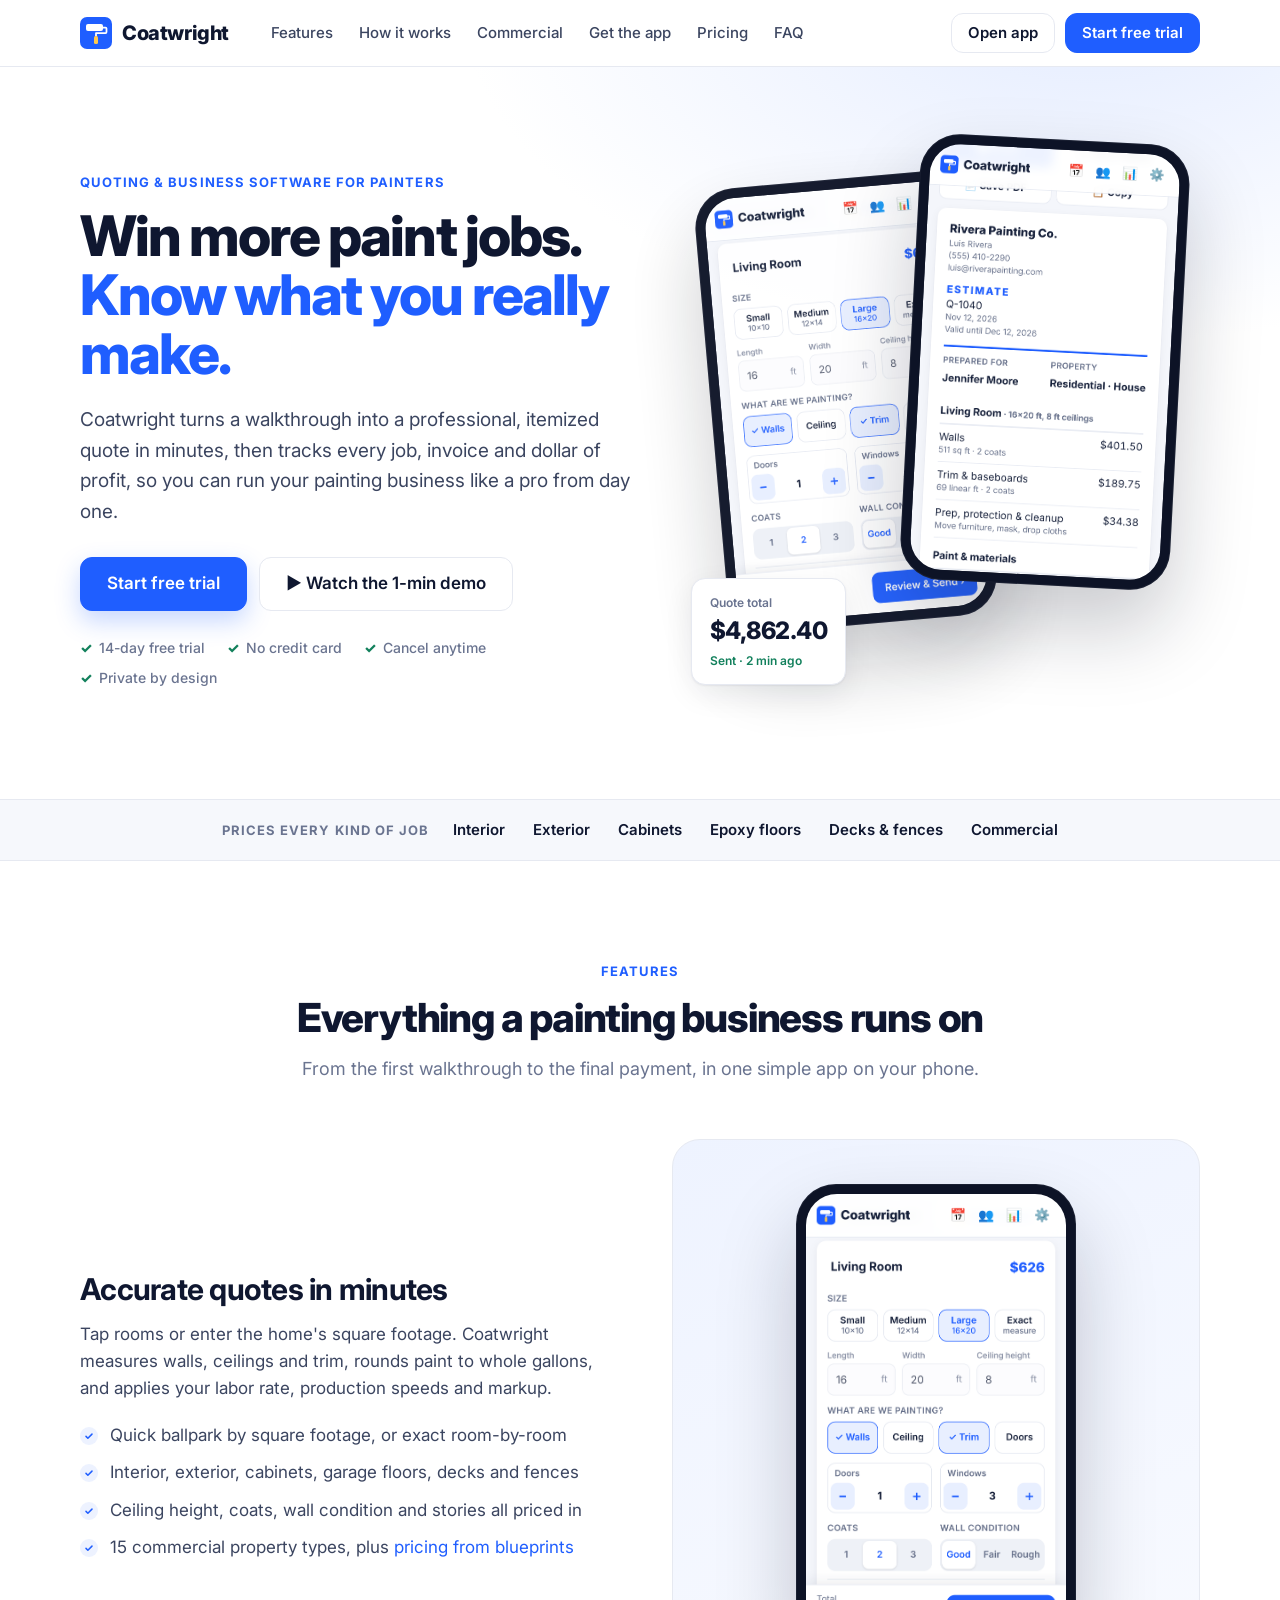
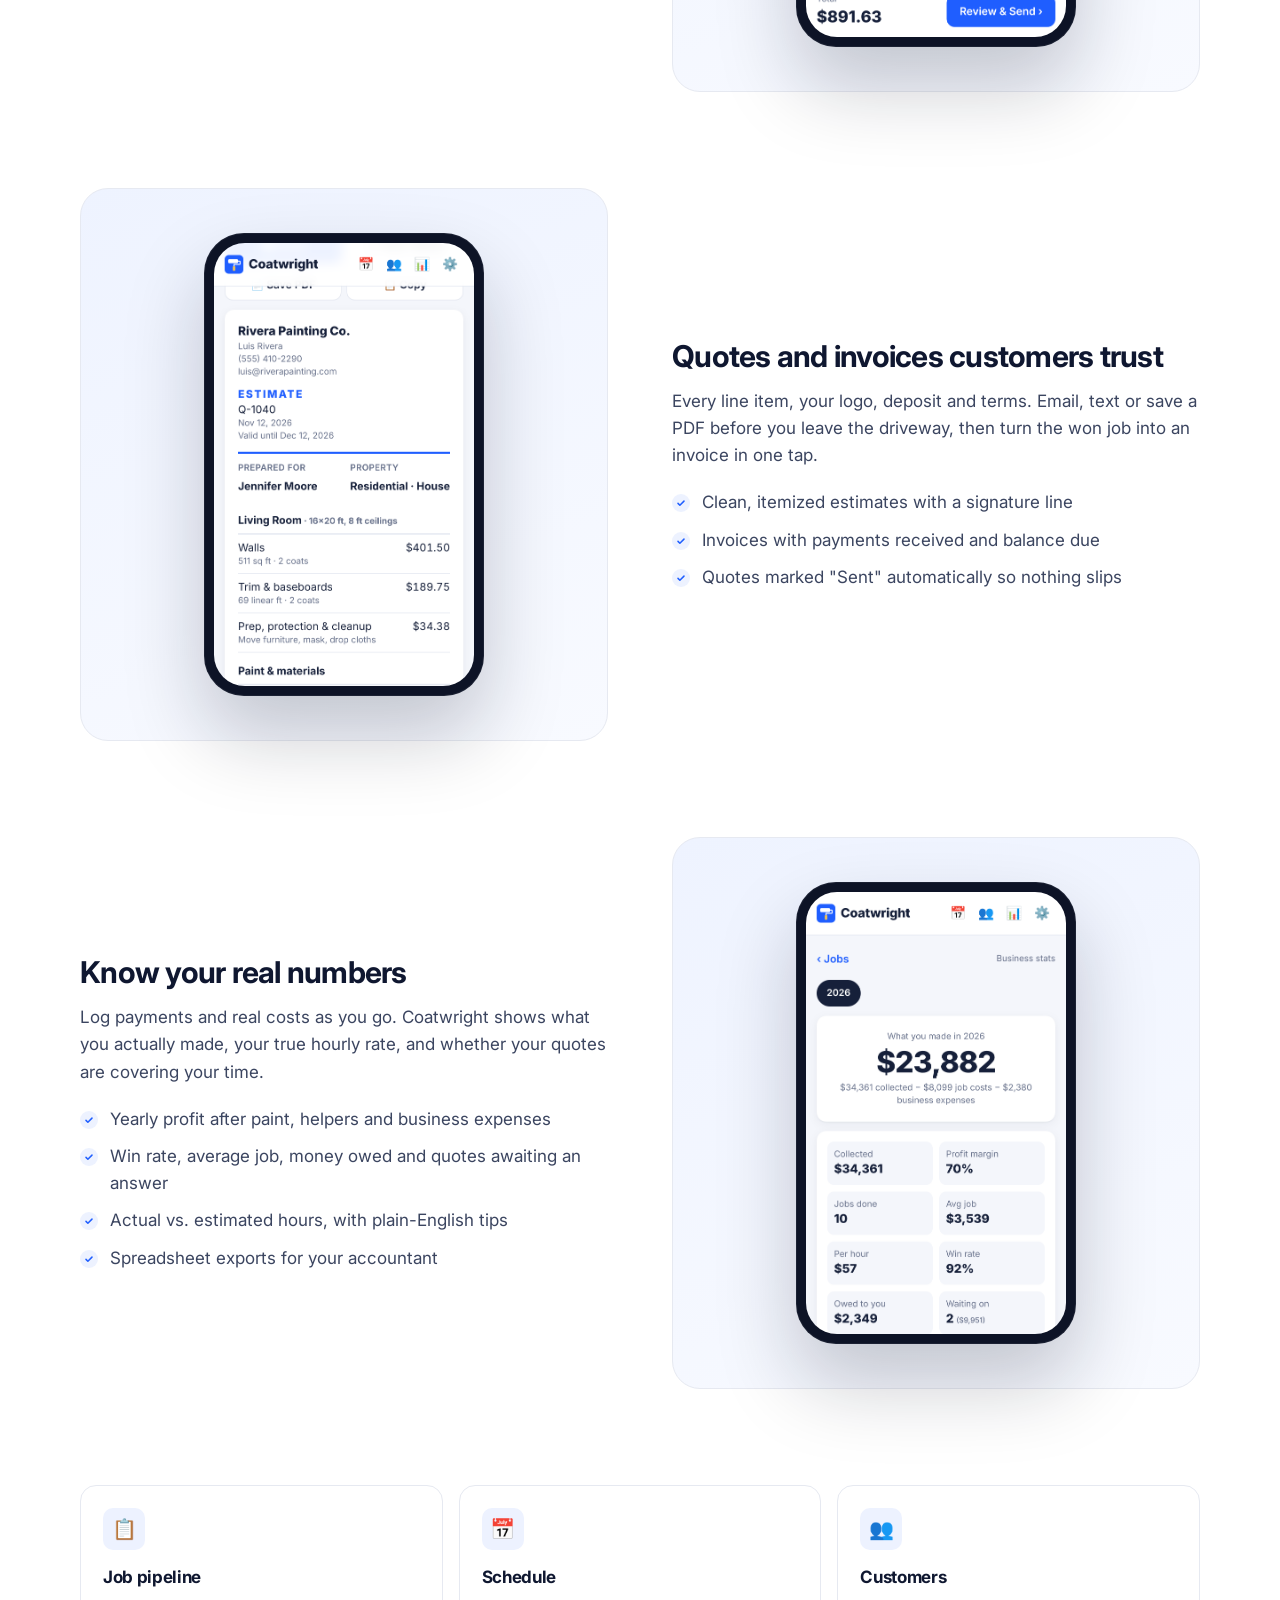
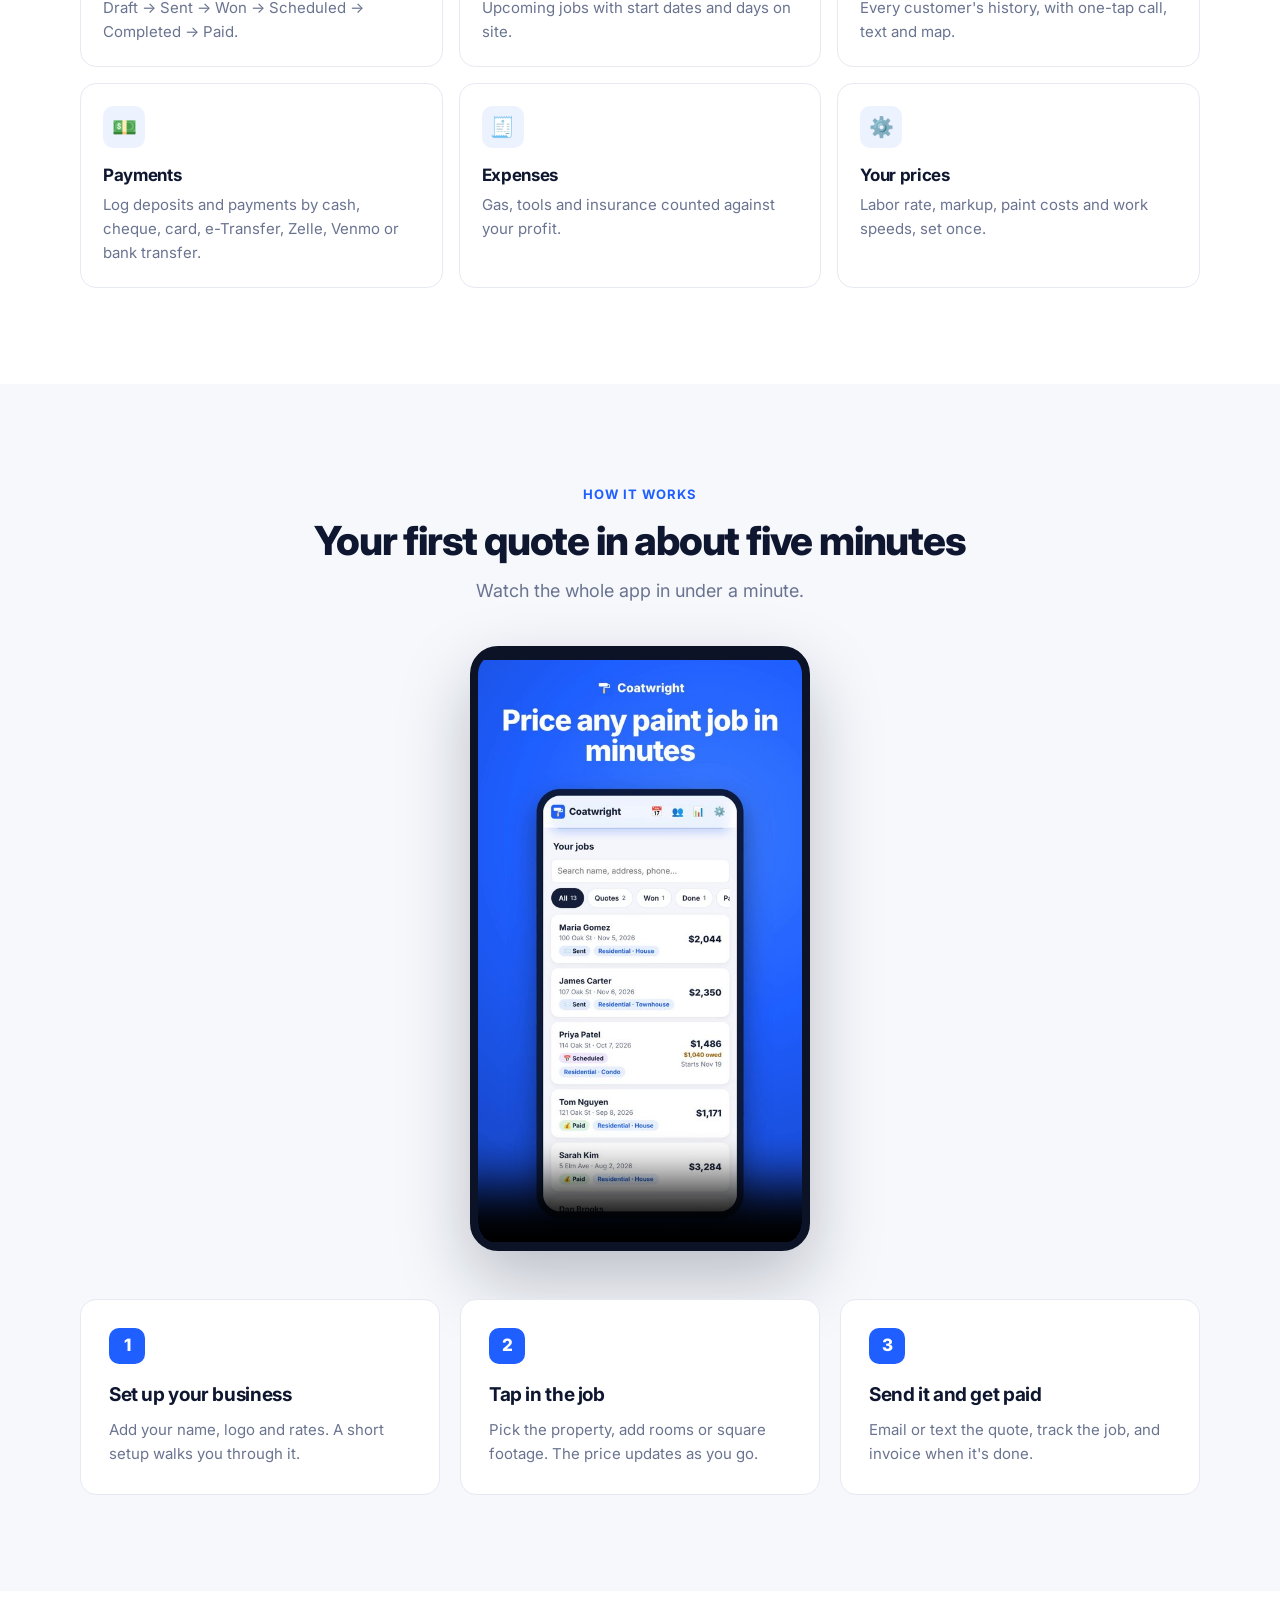
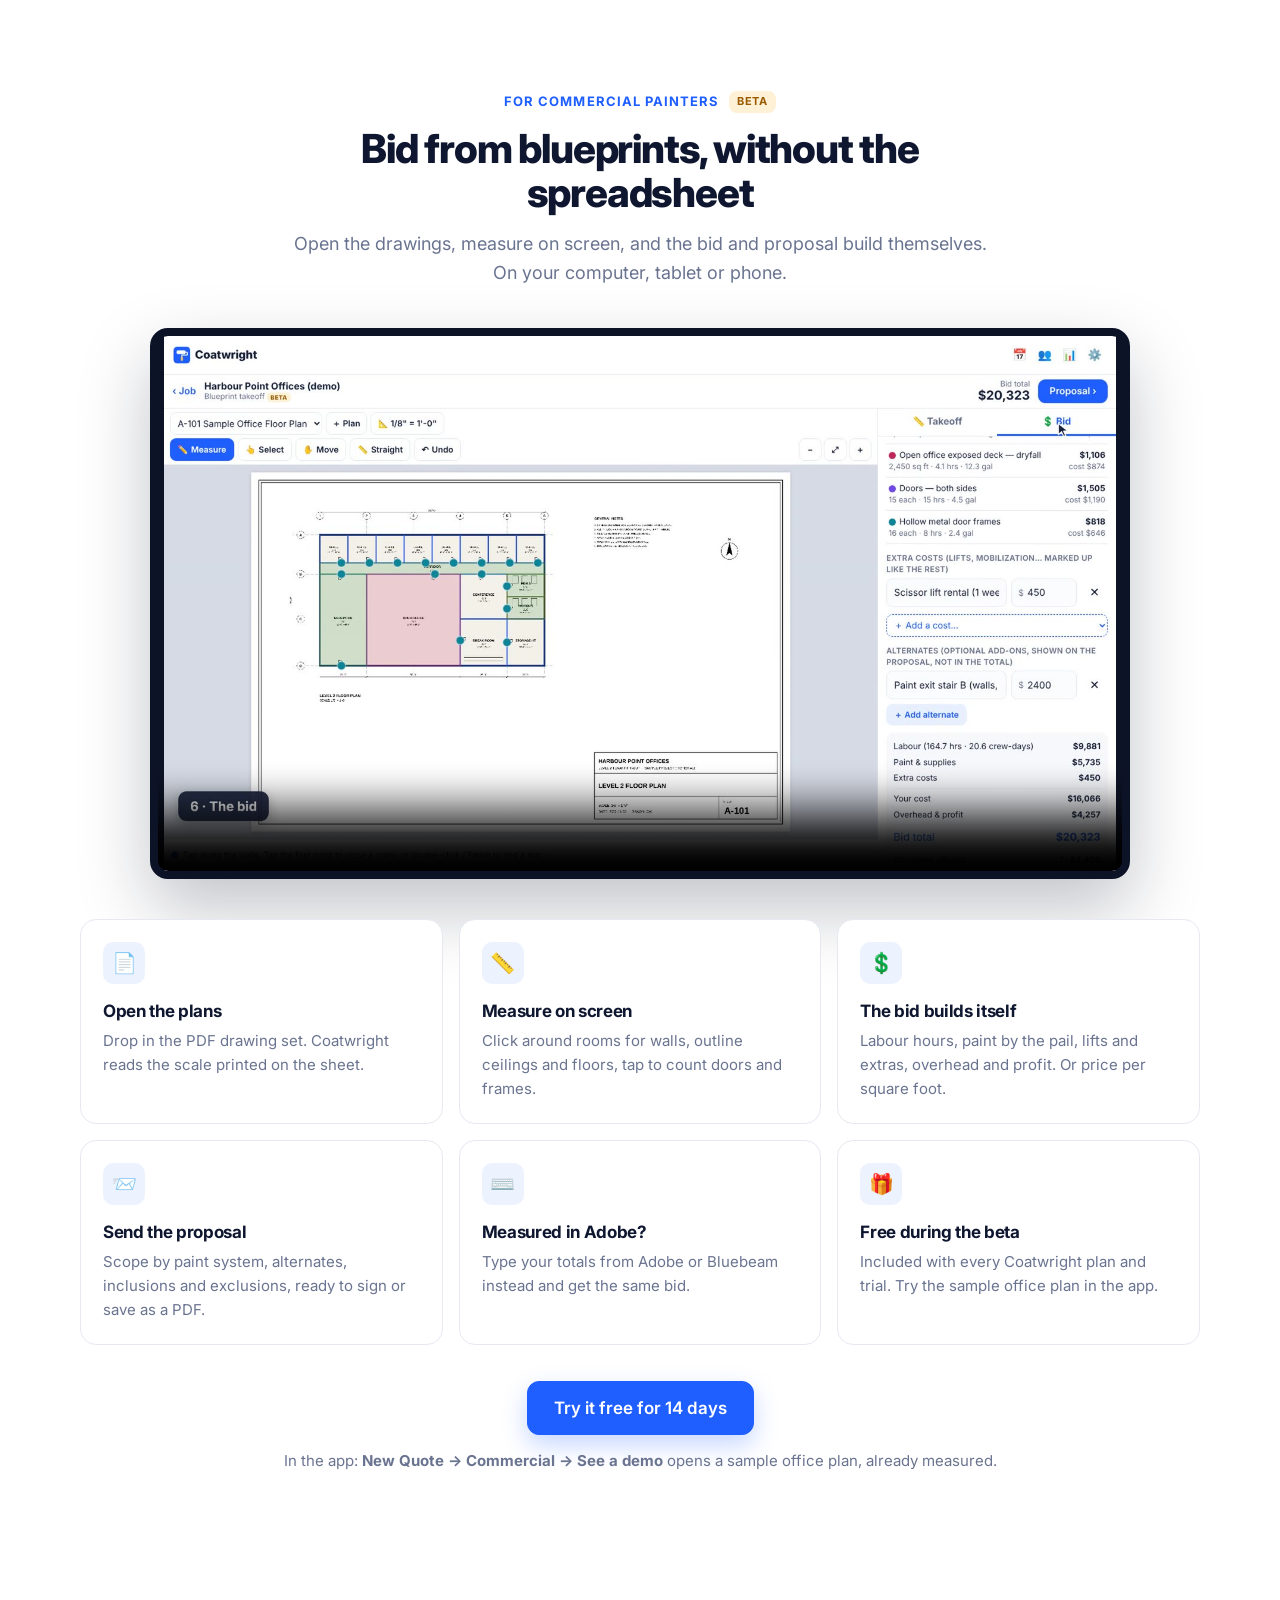
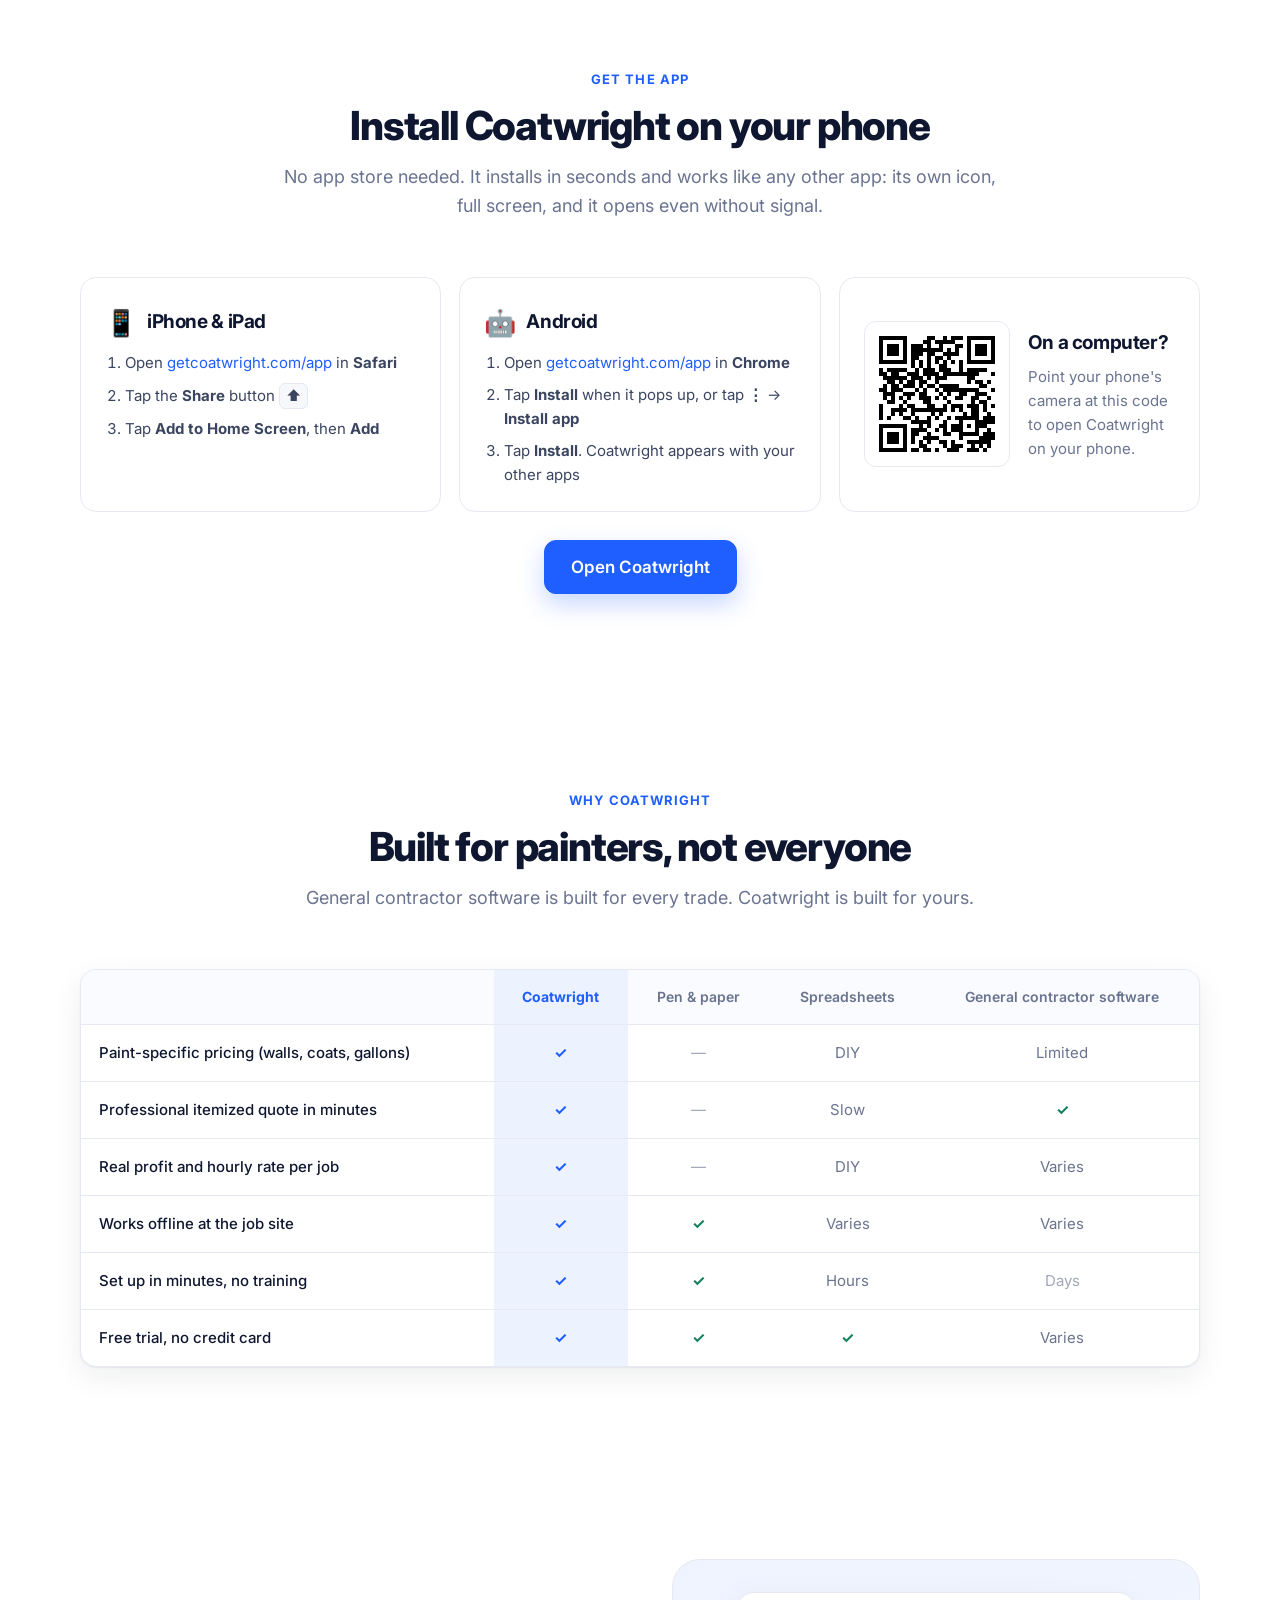
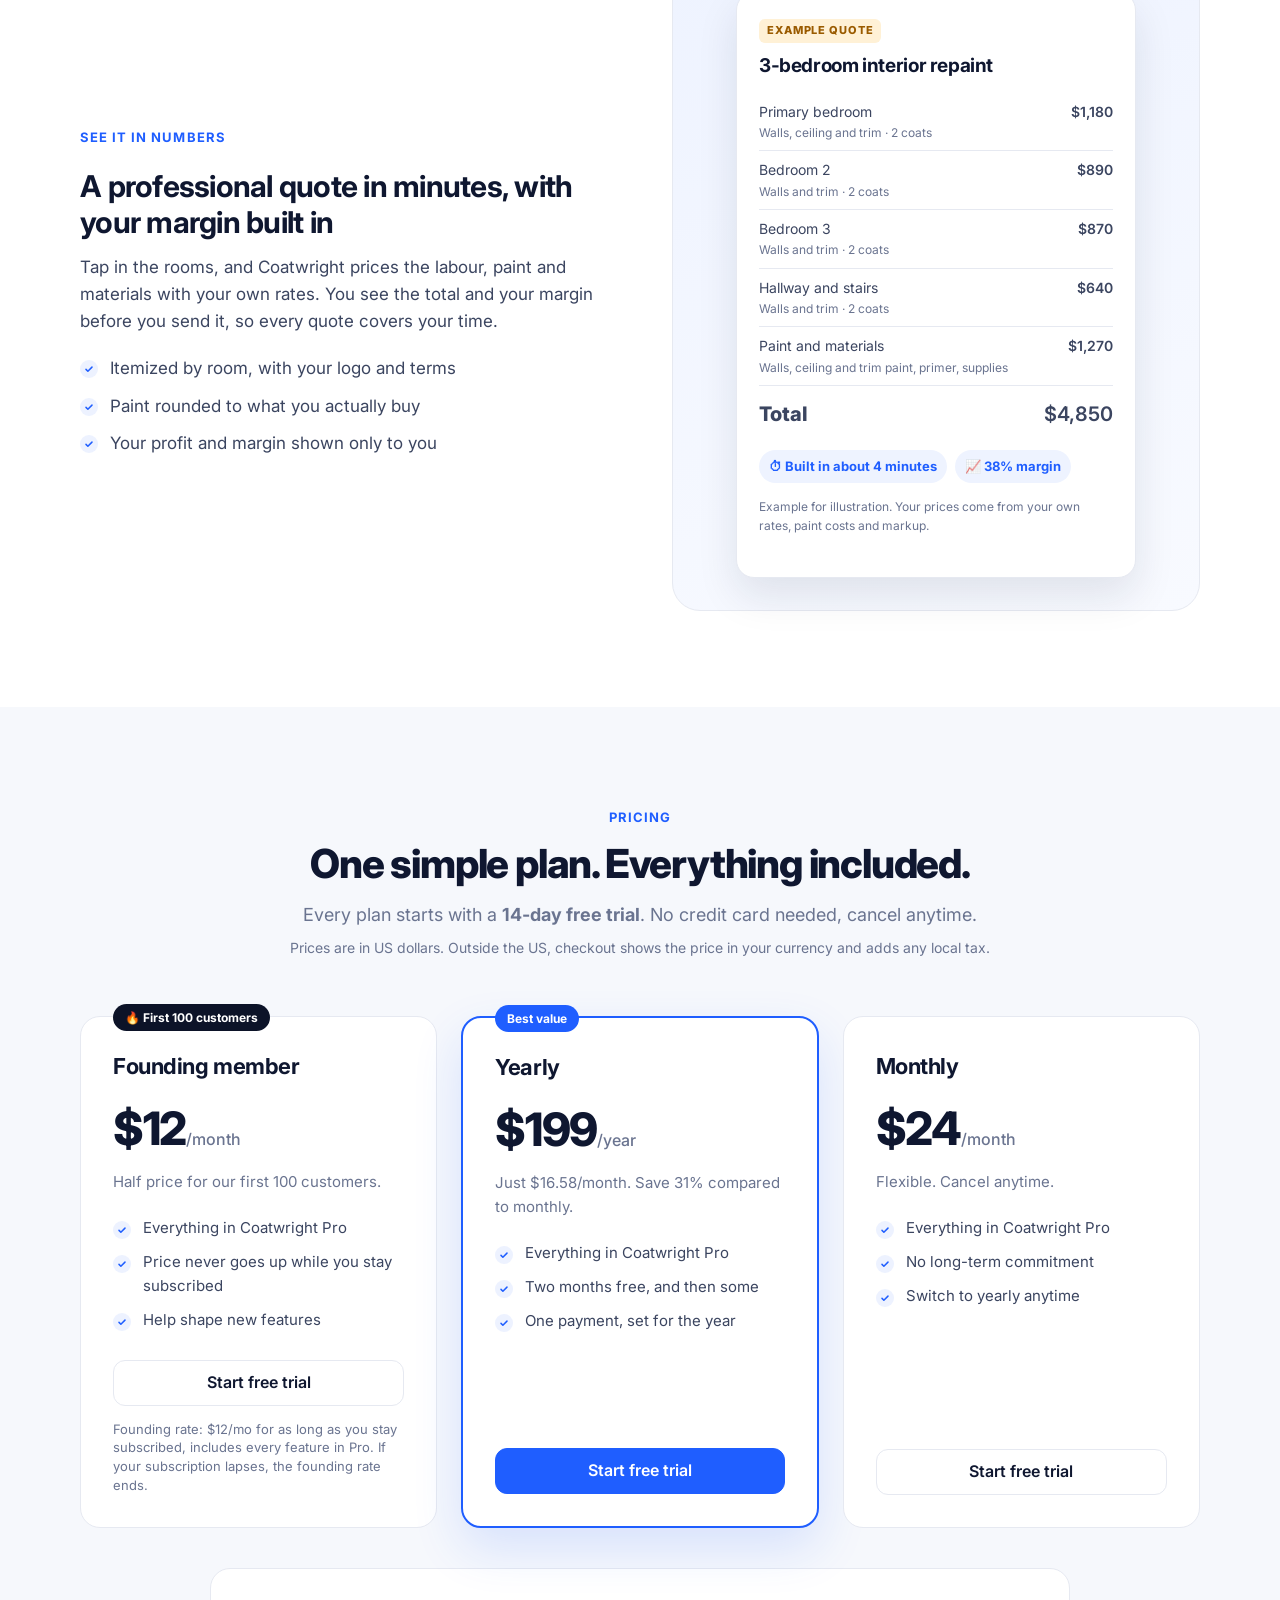
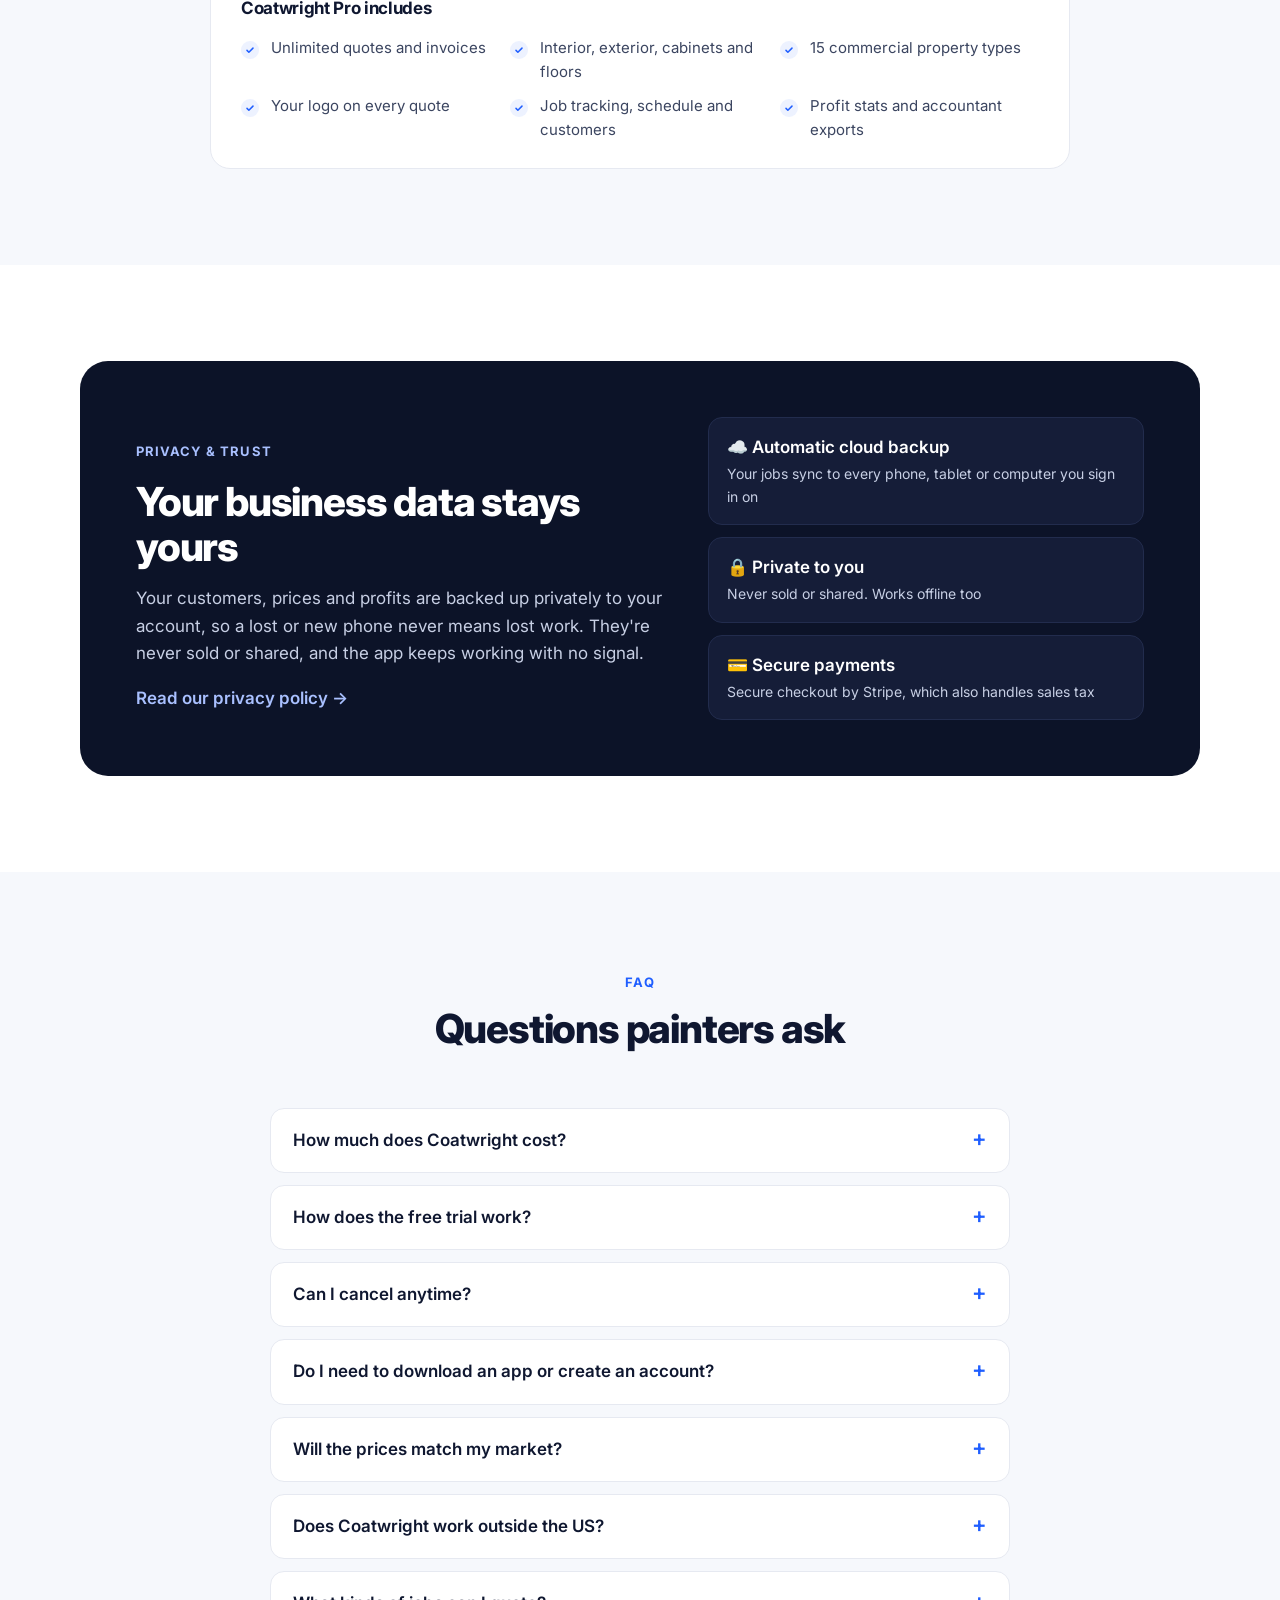
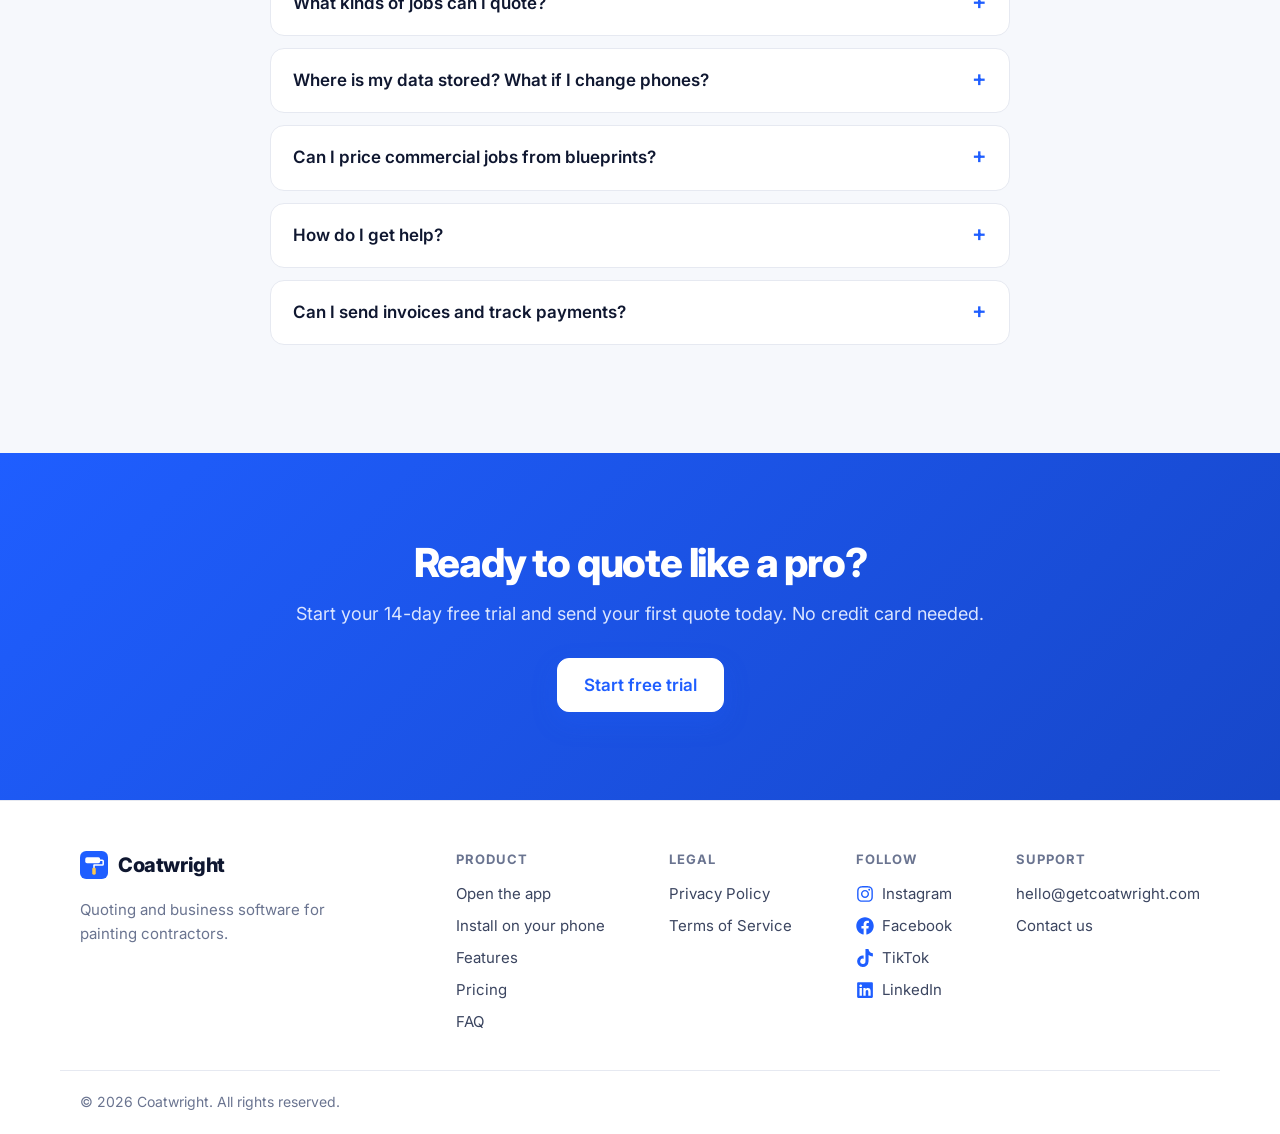
==== commit 06915abe: "Website fixes: forwarding pages + 404, founding terms + live spots counter, example quote card and h" ====
--- a/index.html
+++ b/index.html
@@ -20,6 +20,7 @@
   <link rel="preconnect" href="https://fonts.gstatic.com" crossorigin>
   <link href="https://fonts.googleapis.com/css2?family=Inter:wght@400;500;600;700;800&display=swap" rel="stylesheet">
   <link rel="stylesheet" href="landing/site.css">
+  <!-- Cloudflare Web Analytics (no cookies; see privacy.html) --><script type='module' src='https://static.cloudflareinsights.com/beacon.min.js' data-cf-beacon='{"token": "0e0aa52bf2184e418eecc66bdf5f72bc"}'></script><!-- End Cloudflare Web Analytics -->
 </head>
 <body>
   <header class="nav" id="top">
@@ -255,6 +256,29 @@
       </div>
     </section>
 
+    <section id="proof" class="section">
+      <div class="wrap">
+        <div class="row proof-row">
+          <div class="row-copy">
+            <p class="kicker">See it in numbers</p>
+            <h3>A professional quote in minutes, with your margin built in</h3>
+            <p>Tap in the rooms, and Coatwright prices the labour, paint and materials with your own rates. You see the total and your
+              margin before you send it, so every quote covers your time.</p>
+            <ul class="ticks">
+              <li>Itemized by room, with your logo and terms</li>
+              <li>Paint rounded to what you actually buy</li>
+              <li>Your profit and margin shown only to you</li>
+            </ul>
+          </div>
+          <div class="row-visual proof-visual"><div class="proof-card" id="proof-example"></div></div>
+        </div>
+        <div id="proof-say" hidden>
+          <div class="section-head"><p class="kicker">What painters say</p><h2>From painters using Coatwright</h2></div>
+          <div class="grid proof-quotes" id="proof-quotes"></div>
+        </div>
+      </div>
+    </section>
+
     <section id="pricing" class="section alt">
       <div class="wrap">
         <div class="section-head">
@@ -268,9 +292,14 @@
             <div class="plan-tag soon">🔥 First 100 customers</div>
             <h3>Founding member</h3>
             <div class="price">$12<span>/month</span></div>
-            <p class="plan-sub">Half price, locked in for life as long as you stay subscribed.</p>
-            <ul class="ticks"><li>Everything in Coatwright Pro</li><li>Price never goes up</li><li>Help shape new features</li></ul>
+            <p class="plan-sub">Half price for our first 100 customers.</p>
+            <ul class="ticks"><li>Everything in Coatwright Pro</li><li>Price never goes up while you stay subscribed</li><li>Help shape new features</li></ul>
             <a class="btn ghost full" href="app/">Start free trial</a>
+            <p class="founder-terms">Founding rate: $12/mo for as long as you stay subscribed, includes every feature in Pro. If your subscription lapses, the founding rate ends.</p>
+            <div class="founder-count" id="founder-count" hidden>
+              <div class="fc-bar"><span id="fc-fill"></span></div>
+              <p><b id="fc-claimed">0</b> of 100 founding spots claimed</p>
+            </div>
           </div>
           <div class="plan featured">
             <div class="plan-tag">Best value</div>
@@ -323,7 +352,7 @@
           <p class="kicker">FAQ</p>
           <h2>Questions painters ask</h2>
         </div>
-        <details><summary>How much does Coatwright cost?</summary><p>$24 a month, or $199 a year (just $16.58 a month). Our first 100 customers can lock in a founding-member price of $12 a month (half price) for life. Every plan includes every feature.</p></details>
+        <details><summary>How much does Coatwright cost?</summary><p>$24 a month, or $199 a year (just $16.58 a month). Our first 100 customers can get a founding-member price of $12 a month (half price) for as long as they stay subscribed; if the subscription lapses, the founding rate ends. Every plan includes every feature.</p></details>
         <details><summary>How does the free trial work?</summary><p>You get every feature free for 14 days, with no credit card needed. If you don't subscribe, your jobs, customers and quotes stay on your phone: you can still view, back up and export them, you just can't create new quotes or invoices.</p></details>
         <details><summary>Can I cancel anytime?</summary><p>Yes. Cancel in a couple of taps from your subscription page. You keep Pro until the end of the period you've paid for.</p></details>
         <details><summary>Do I need to download an app or create an account?</summary><p>There's nothing to download. You create a free account in seconds with <b>Google</b> or your <b>email</b> (no password, no credit card), and your 14-day trial starts. To use it like an app, tap Share → "Add to Home Screen" on iPhone, or "Install app" on Android.</p></details>
@@ -364,8 +393,25 @@
     </div>
     <div class="wrap foot-bottom">© <span id="yr">2026</span> Coatwright. All rights reserved.</div>
   </footer>
+  <script src="app/config.js"></script>
+  <script src="landing/social-proof.js"></script>
   <script>
     document.getElementById('yr').textContent = new Date().getFullYear();
+    // Live founding-spots counter: the same public count the app uses (founder_spots_left in supabase/billing.sql). Hidden if it can't load.
+    (function () {
+      var cfg = window.CW_CONFIG || {};
+      if (!cfg.supabaseUrl || !cfg.supabaseKey || !window.fetch) return;
+      fetch(cfg.supabaseUrl + '/rest/v1/rpc/founder_spots_left', { method: 'POST', headers: { apikey: cfg.supabaseKey, 'Content-Type': 'application/json' }, body: '{}' })
+        .then(function (r) { return r.ok ? r.json() : Promise.reject(r.status); })
+        .then(function (left) {
+          left = Number(left);
+          if (!isFinite(left)) return;
+          var claimed = Math.max(0, Math.min(100, 100 - left));
+          document.getElementById('fc-claimed').textContent = claimed;
+          document.getElementById('fc-fill').style.width = Math.max(claimed, 2) + '%';
+          document.getElementById('founder-count').hidden = false;
+        }).catch(function () {});
+    })();
     (function () {
       var ua = navigator.userAgent, ios = /iphone|ipad|ipod/i.test(ua) || (/Macintosh/.test(ua) && navigator.maxTouchPoints > 1),
         android = /android/i.test(ua), inApp = /Instagram|FBAN|FBAV|FB_IAB|BytedanceWebview|musical_ly|TikTok|Snapchat|Line\//i.test(ua);
--- a/landing/site.css
+++ b/landing/site.css
@@ -124,7 +124,7 @@
 .price span { font-size: 16px; color: var(--muted); font-weight: 500; letter-spacing: 0; }
 .soon-price { font-size: 30px; padding: 10px 0 6px; color: var(--muted); }
 .plan-sub { color: var(--muted); margin: 0 0 22px; font-size: 15px; }
-.plan .ticks { margin-bottom: 28px; flex: 1; font-size: 15px; }
+.plan .ticks { margin-bottom: 28px; flex: 1; font-size: 15px; align-content: start; }
 
 .privacy-card { display: grid; grid-template-columns: 1.1fr .9fr; gap: 40px; align-items: center; background: var(--ink); color: #c7cfe4; border-radius: 28px; padding: 56px; }
 .privacy-card h2 { color: #fff; }
@@ -231,3 +231,31 @@
   .foot-cols { gap: 28px 40px; flex-wrap: wrap; }
   .foot-cols > div { min-width: 130px; }
 }
+
+/* Founding card: terms + live counter */
+.founder-terms { margin: 14px 0 0; font-size: 13px; line-height: 1.45; color: var(--muted); }
+.founder-count { margin-top: 12px; }
+.founder-count p { margin: 6px 0 0; font-size: 14px; }
+.fc-bar { height: 8px; border-radius: 99px; background: #e7ecf7; overflow: hidden; }
+.fc-bar span { display: block; height: 100%; width: 2%; border-radius: 99px; background: linear-gradient(90deg, #ff8a3d, #ffc94d); }
+
+/* Social proof: example quote + testimonials (data in landing/social-proof.js) */
+.proof-row { margin-bottom: 0; }
+.proof-visual { padding: 32px 20px; }
+.proof-card { width: 100%; max-width: 400px; background: #fff; border: 1px solid var(--line); border-radius: 18px; padding: 22px; box-shadow: 0 18px 40px rgba(22, 32, 58, .10); }
+.pq-label { display: inline-block; font-size: 11px; font-weight: 800; letter-spacing: .08em; text-transform: uppercase; color: #9a5b00; background: #fff1d6; padding: 3px 8px; border-radius: 6px; }
+.pq-head h4 { margin: 8px 0 12px; font-size: 19px; }
+.pq-lines { width: 100%; border-collapse: collapse; font-size: 14px; }
+.pq-lines td { padding: 8px 0; border-bottom: 1px solid var(--line); vertical-align: top; }
+.pq-lines td:last-child { text-align: right; font-weight: 600; white-space: nowrap; padding-left: 12px; }
+.pq-lines small { display: block; color: var(--muted); font-size: 12px; }
+.pq-lines tfoot td { border-bottom: 0; padding-top: 12px; font-size: 20px; font-weight: 800; }
+.pq-badges { display: flex; flex-wrap: wrap; gap: 8px; margin-top: 12px; }
+.pq-badges span { font-size: 13px; font-weight: 700; padding: 6px 10px; border-radius: 99px; background: #eef3ff; color: var(--brand); }
+.pq-note { margin: 12px 0 0; font-size: 12px; color: var(--muted); }
+.proof-quotes { display: grid; grid-template-columns: repeat(3, 1fr); gap: 16px; }
+.tq { margin: 0; background: #fff; border: 1px solid var(--line); border-radius: 16px; padding: 20px; }
+.tq blockquote { margin: 0 0 12px; font-size: 16px; line-height: 1.5; }
+.tq figcaption { font-size: 14px; color: var(--muted); }
+#proof-say { margin-top: 72px; }
+@media (max-width: 960px) { .proof-quotes { grid-template-columns: 1fr; } }
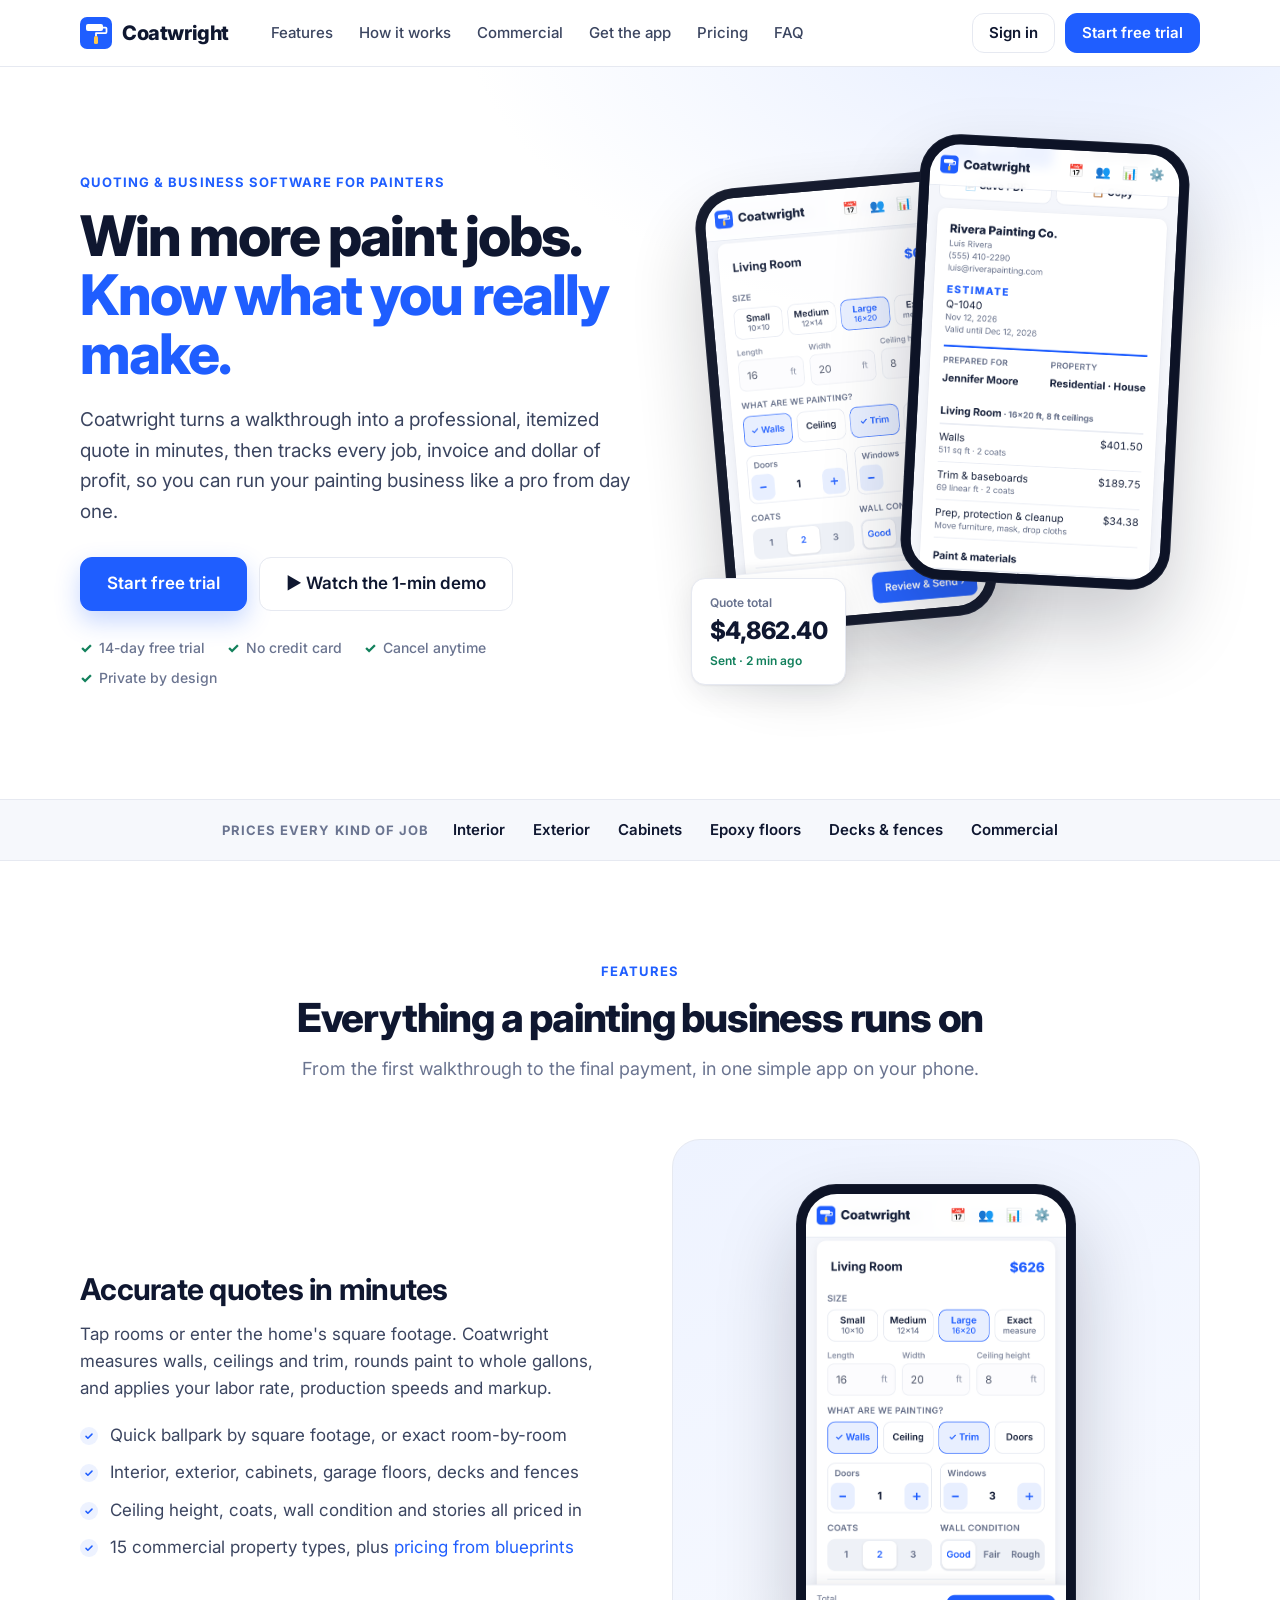
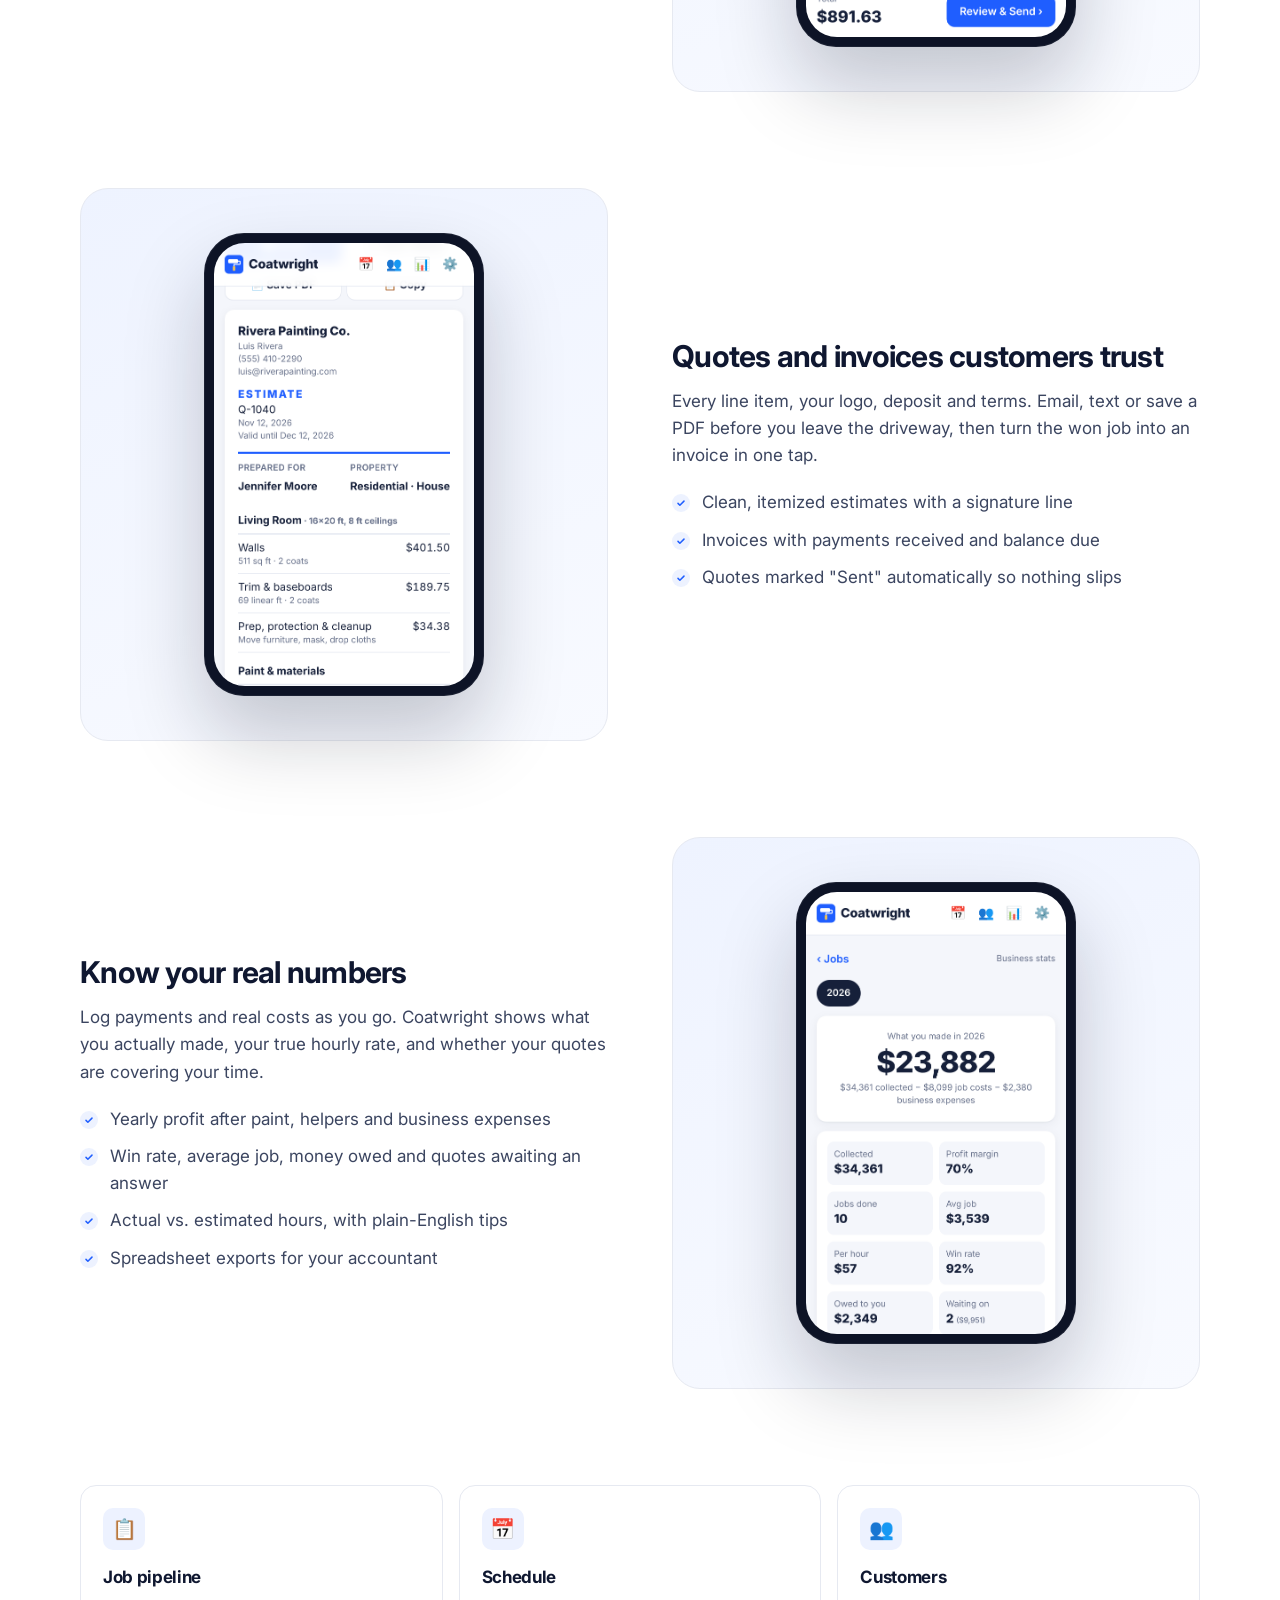
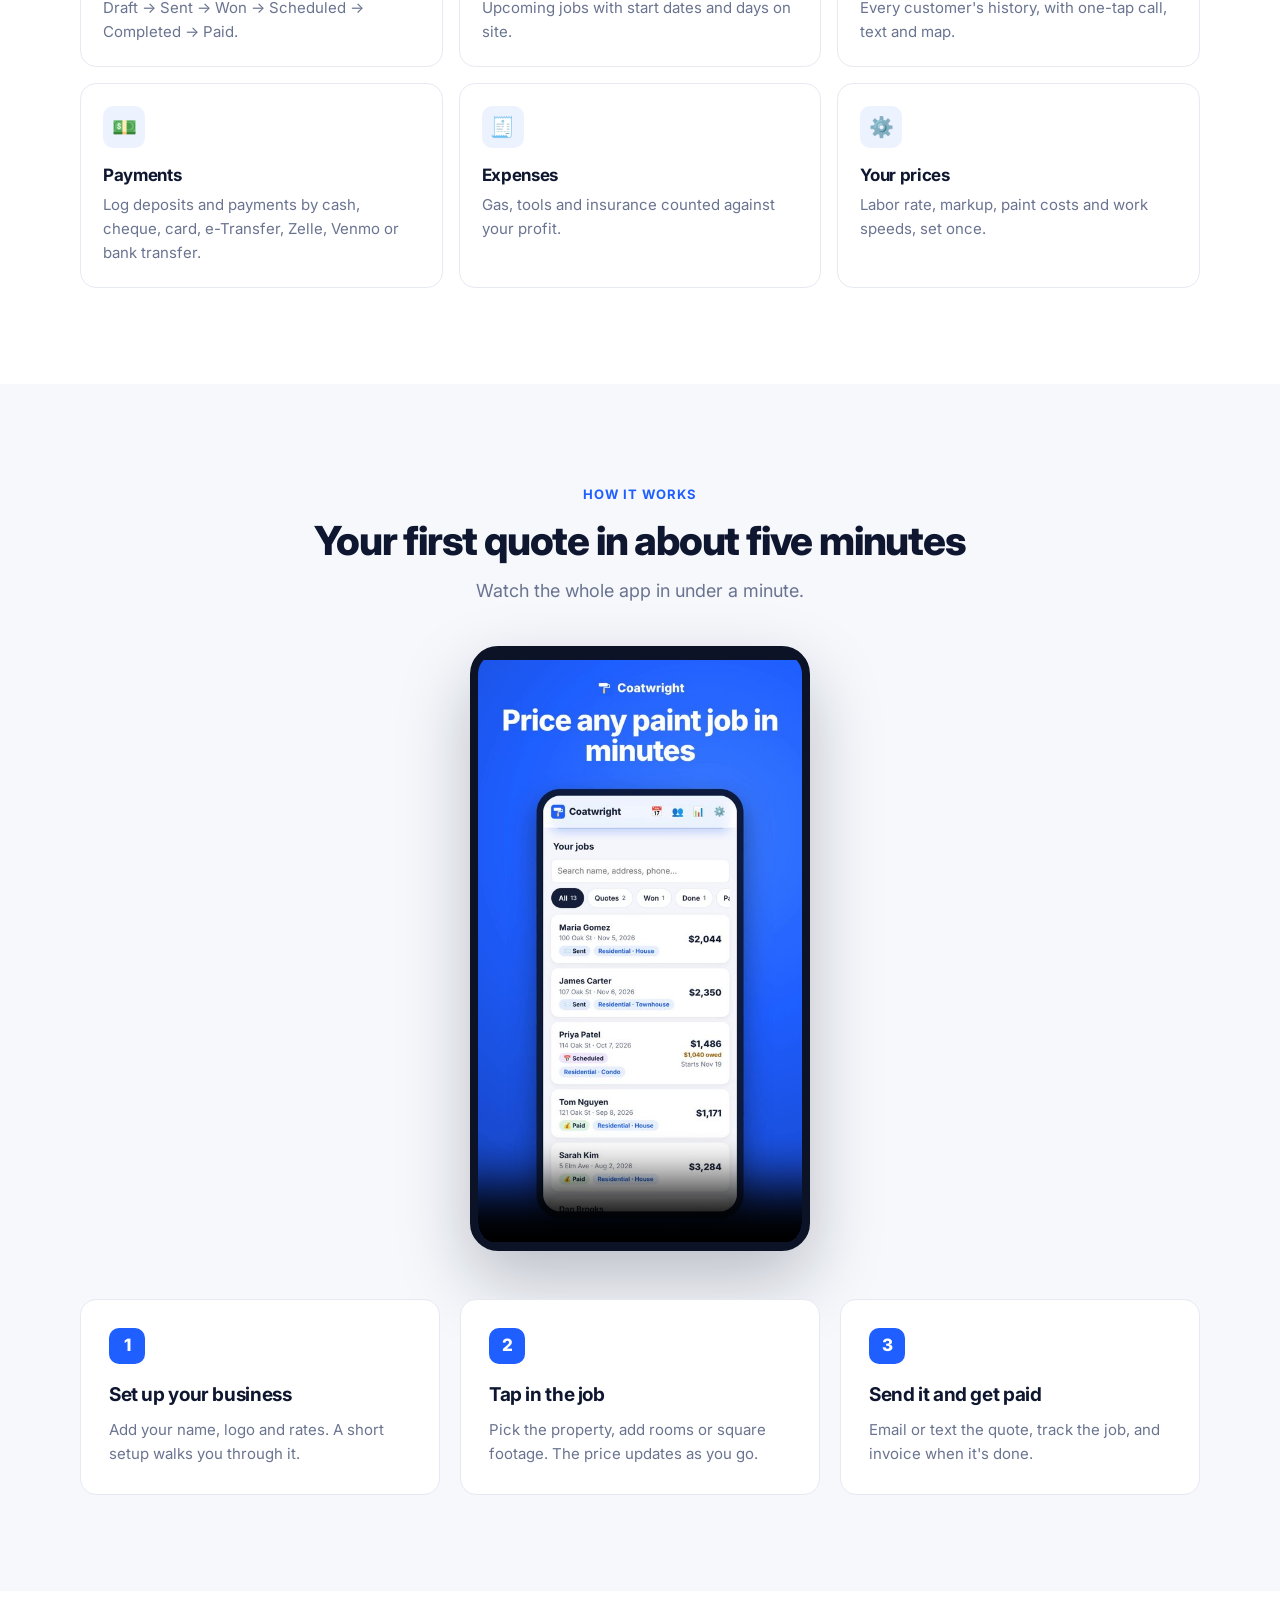
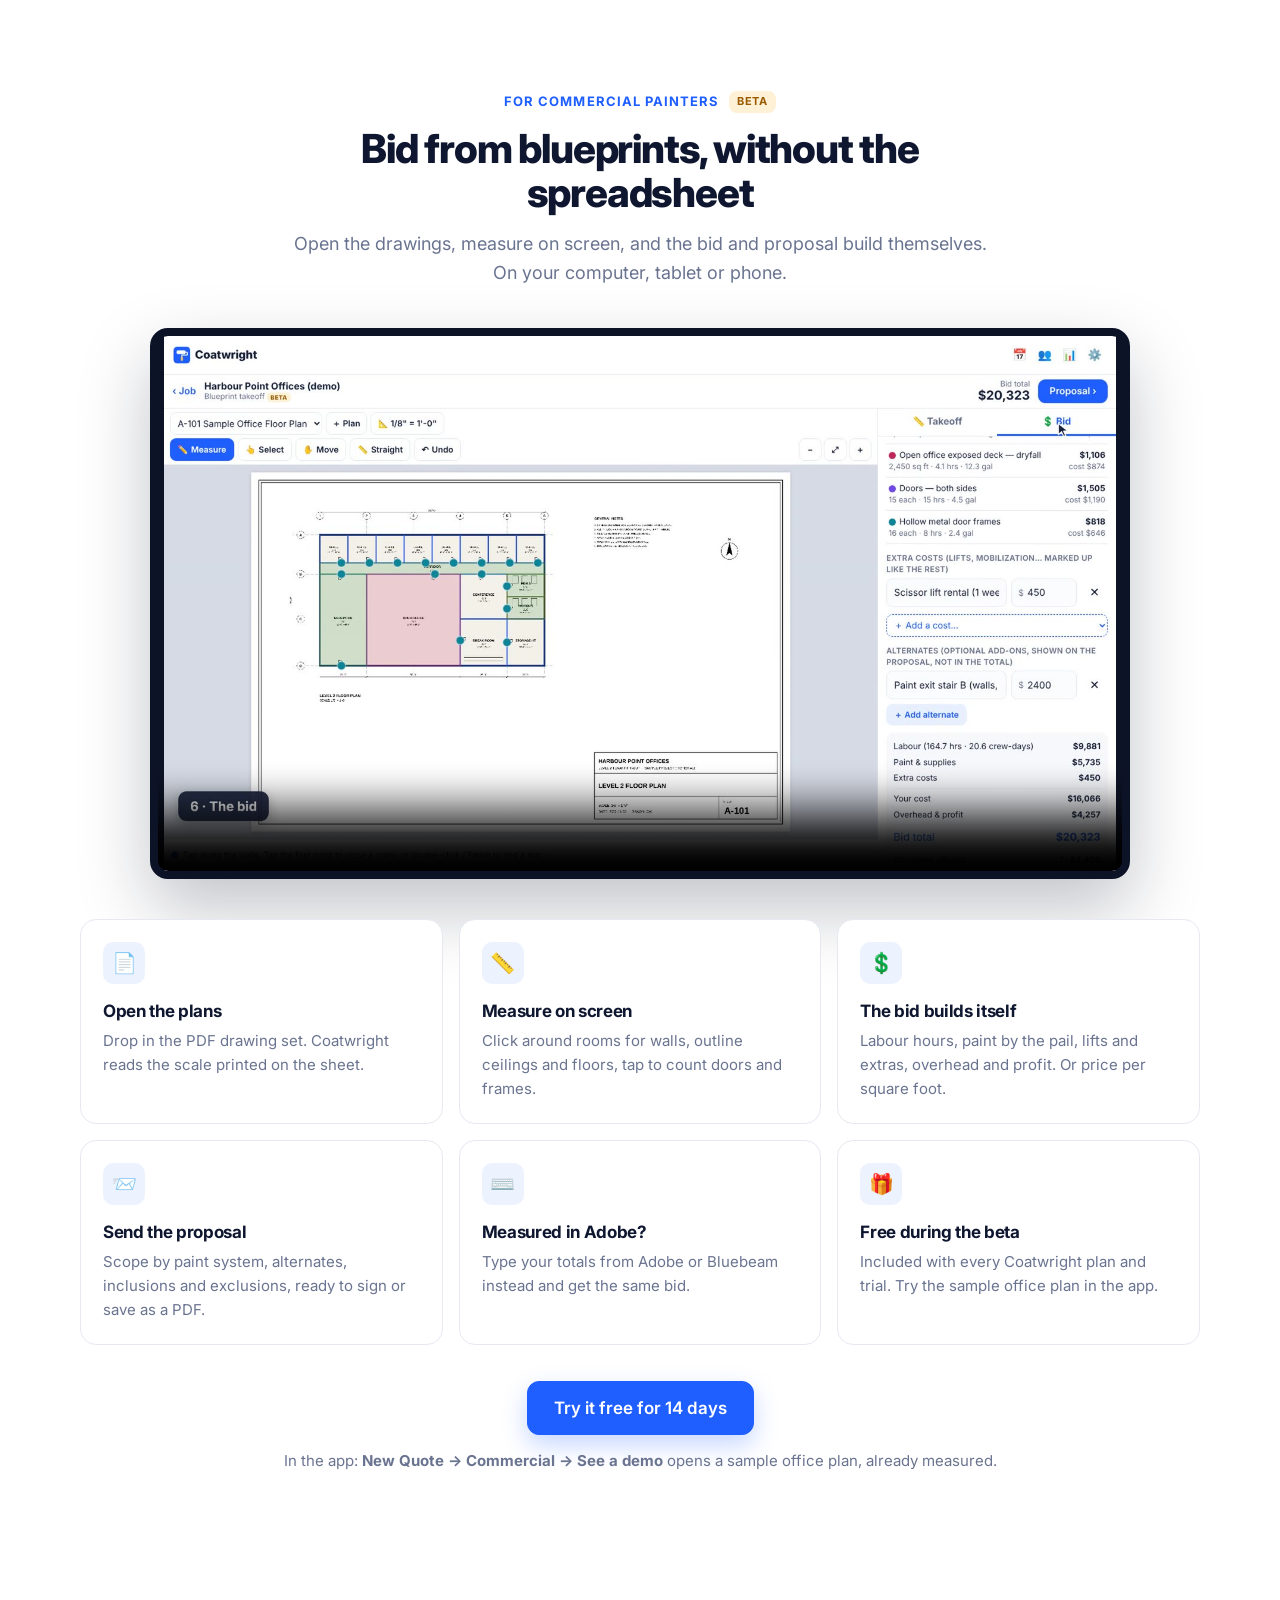
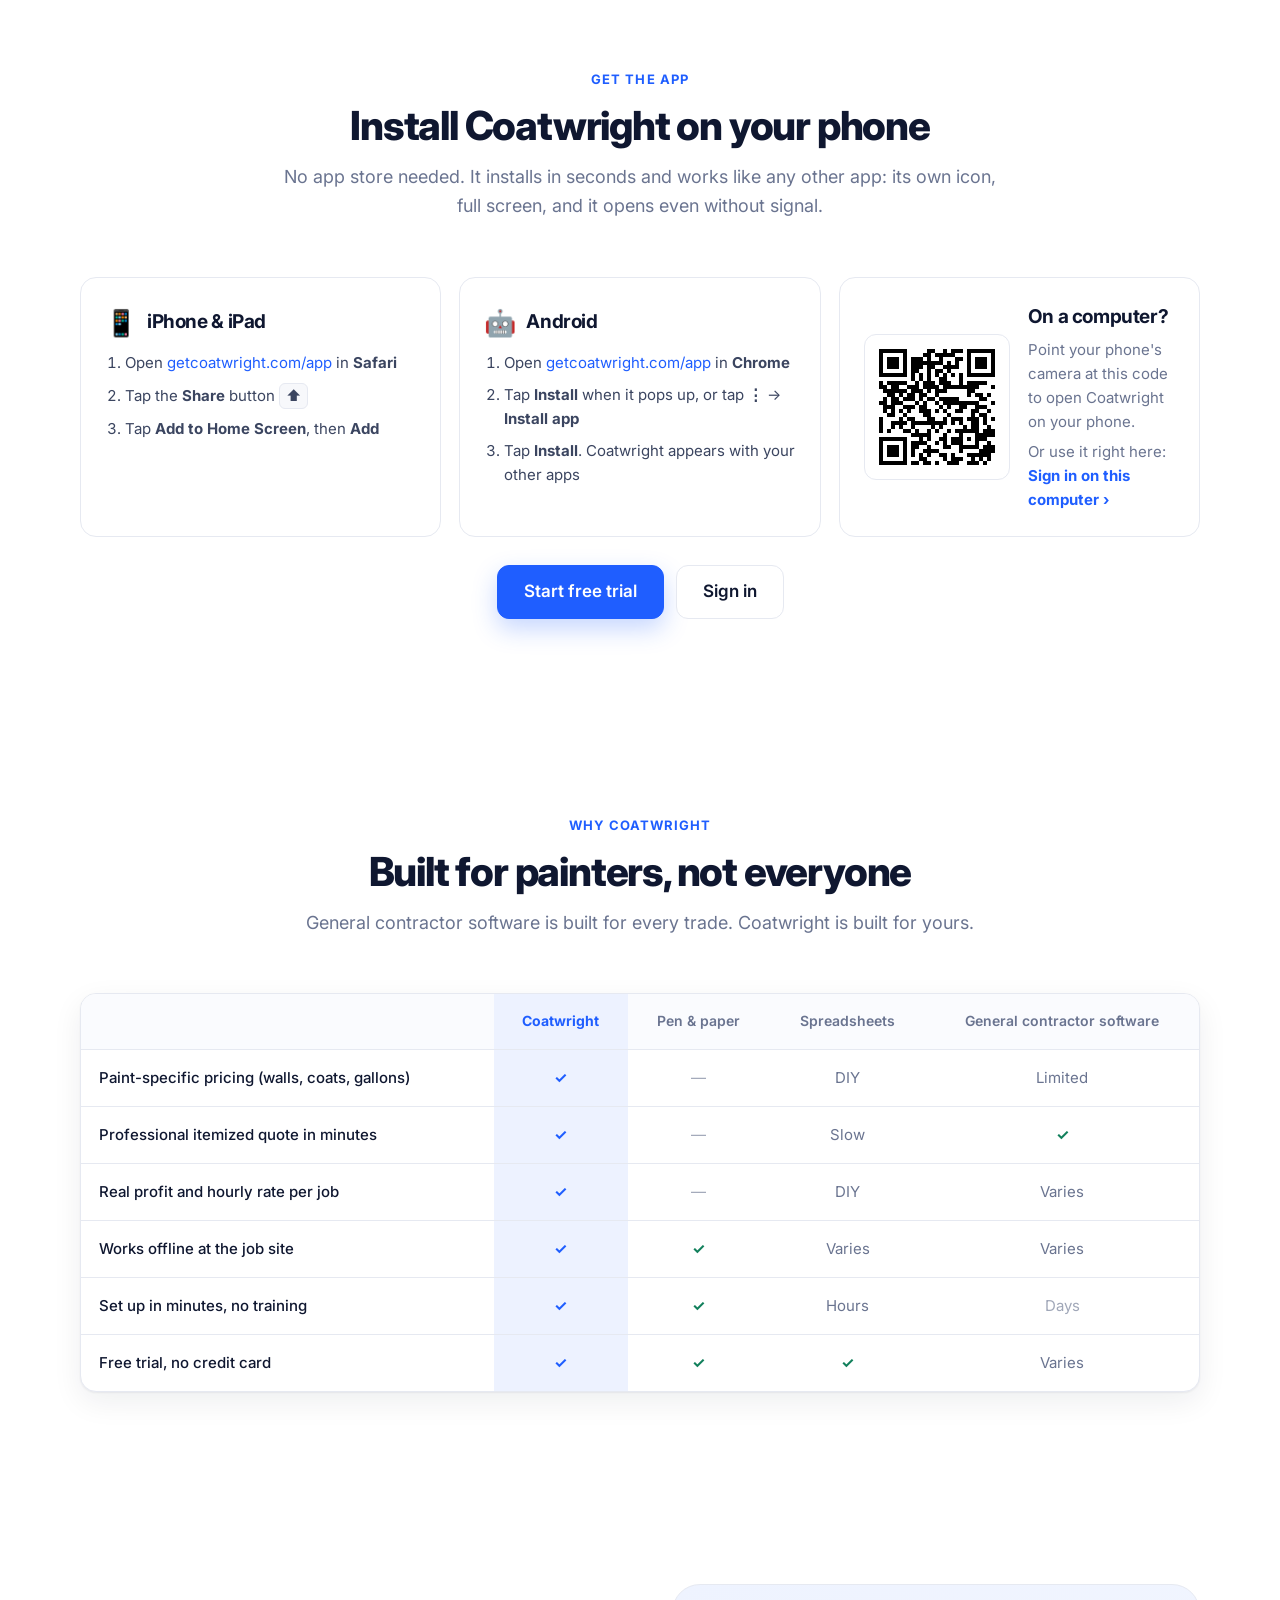
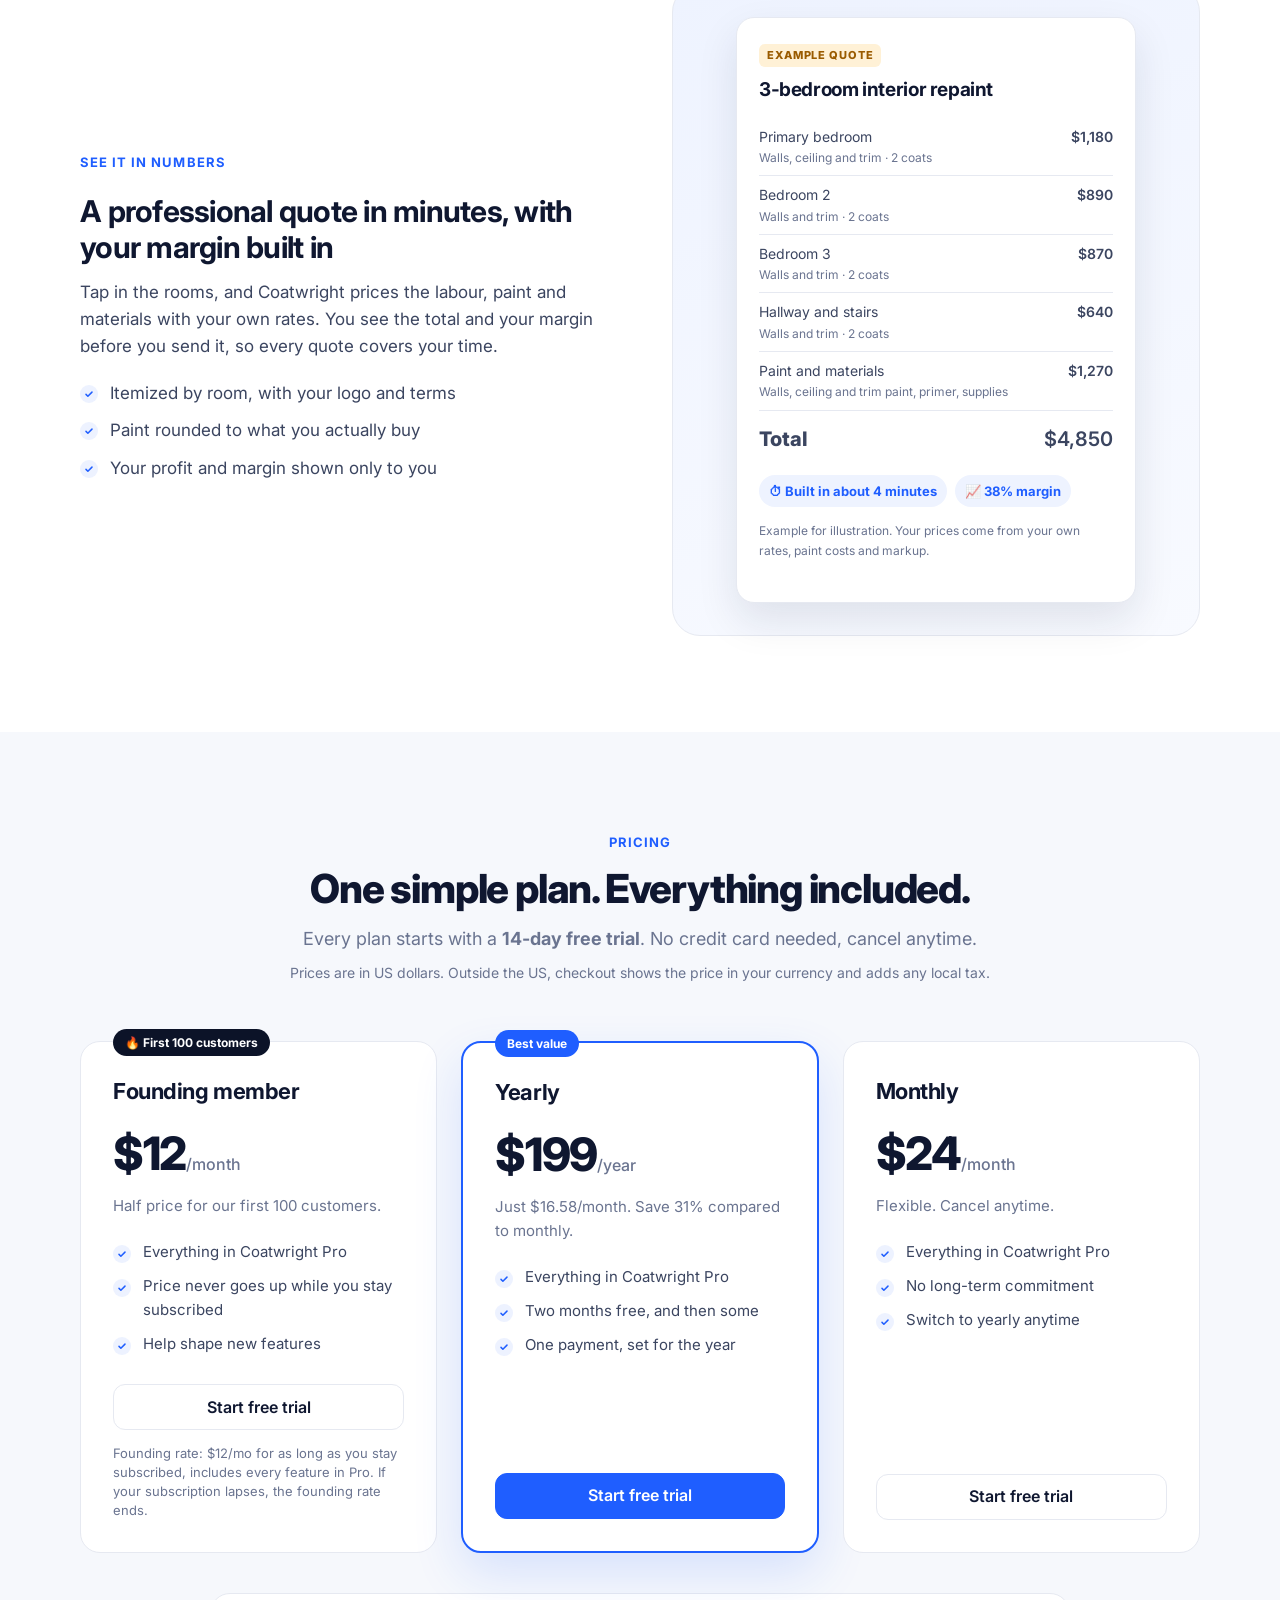
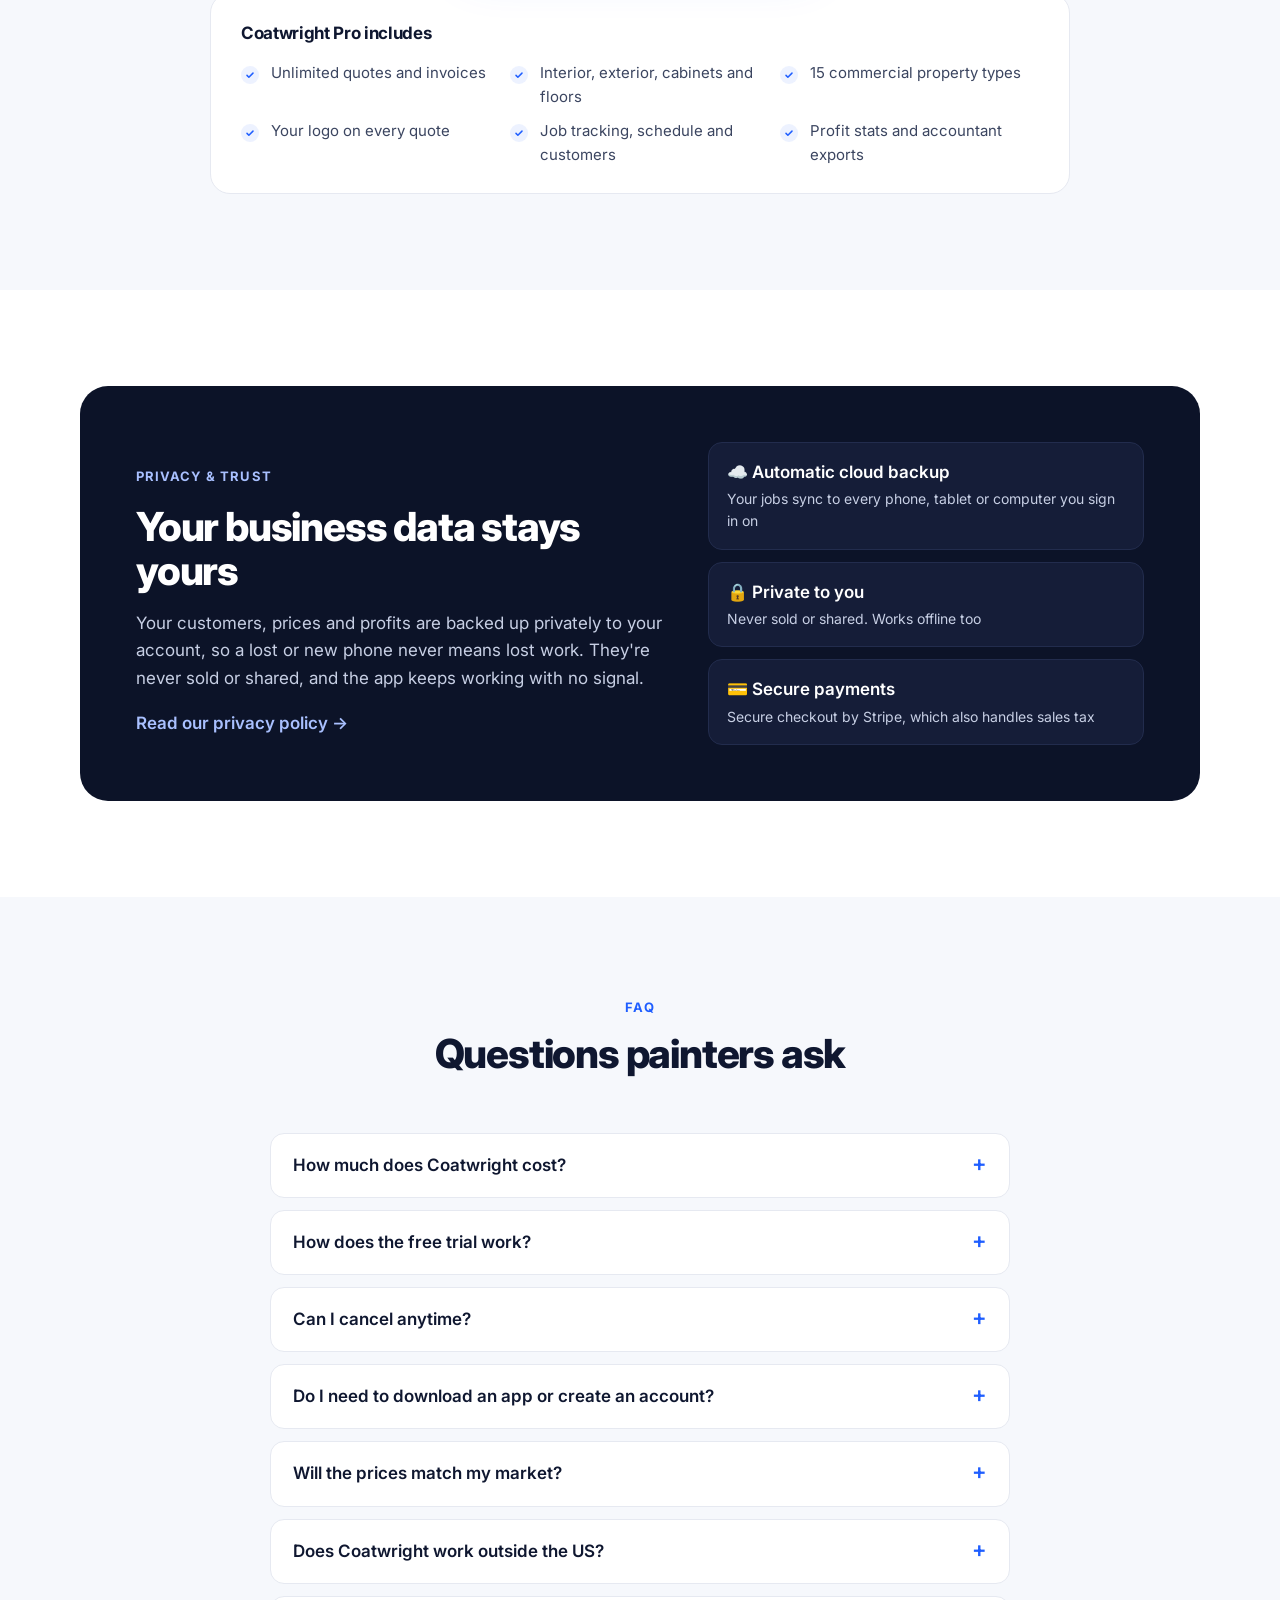
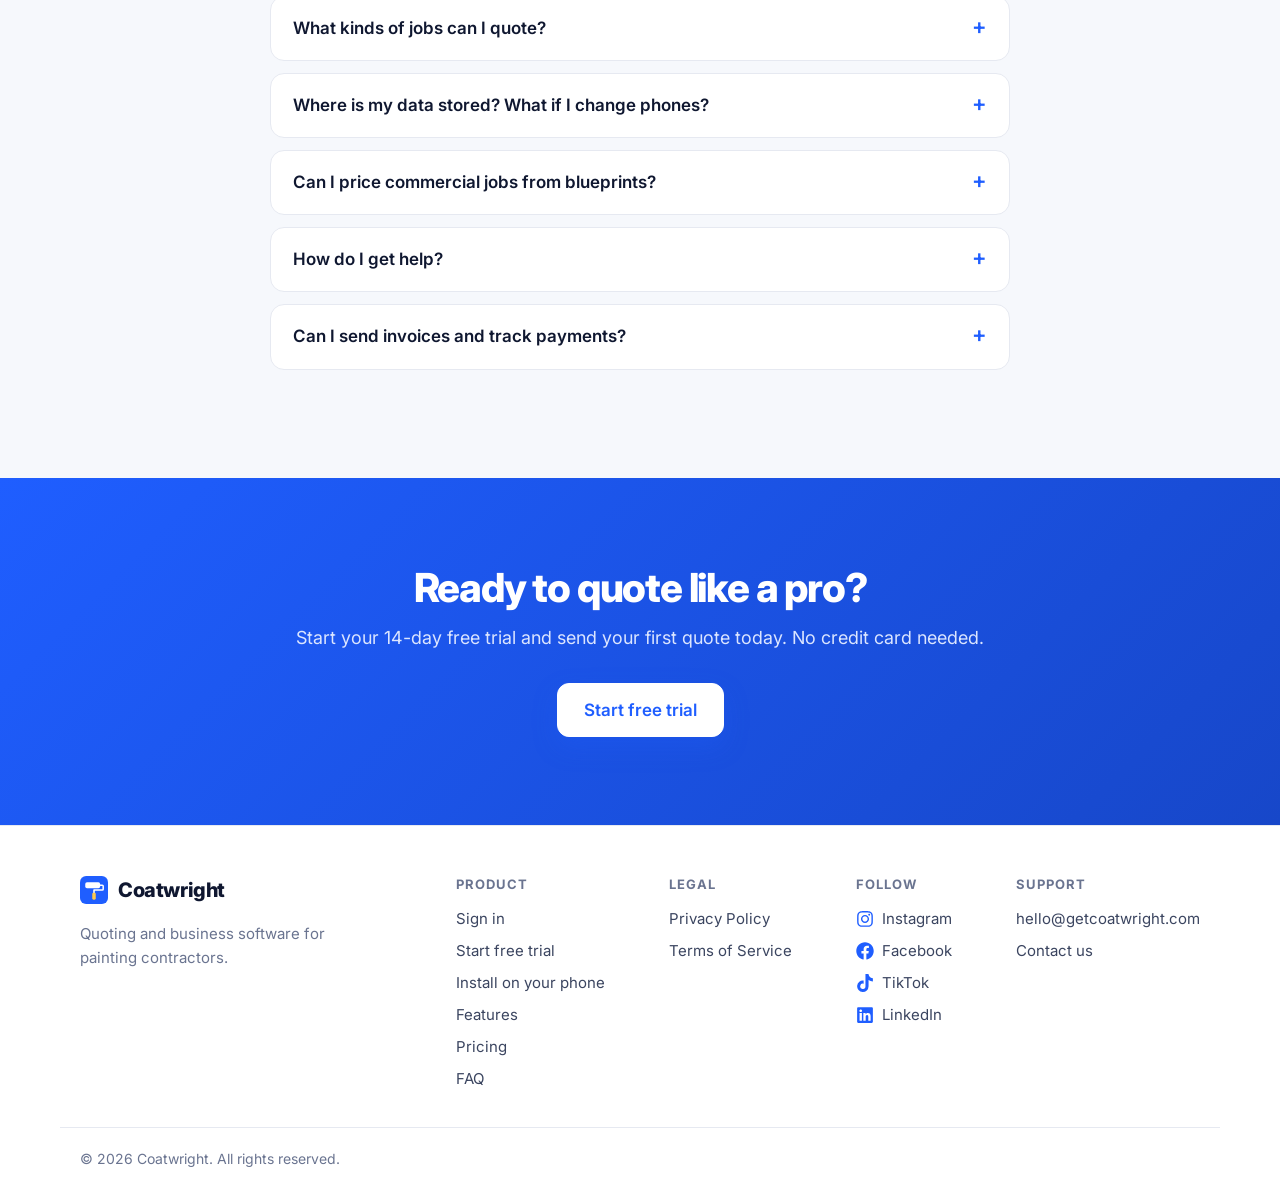
==== commit 0aa3dccf: "Website: Sign in instead of Open app; computers get trial + sign-in buttons in the install section C" ====
--- a/index.html
+++ b/index.html
@@ -38,7 +38,7 @@
         <a href="#faq">FAQ</a>
       </nav>
       <div class="nav-cta">
-        <a class="btn ghost sm hide-sm" href="app/">Open app</a>
+        <a class="btn ghost sm hide-sm" href="app/">Sign in</a>
         <a class="btn sm" href="app/">Start free trial</a>
       </div>
     </div>
@@ -227,10 +227,10 @@
           </div>
           <div class="install-card qr-card" id="inst-qr">
             <div class="qr-box"><svg width="132" height="132" role="img" aria-label="QR code that opens the Coatwright app" version="1.1" viewBox="0 0 33 33" xmlns="http://www.w3.org/2000/svg"><path d="M2,2H3V3H2zM3,2H4V3H3zM4,2H5V3H4zM5,2H6V3H5zM6,2H7V3H6zM7,2H8V3H7zM8,2H9V3H8zM14,2H15V3H14zM15,2H16V3H15zM18,2H19V3H18zM20,2H21V3H20zM21,2H22V3H21zM22,2H23V3H22zM24,2H25V3H24zM25,2H26V3H25zM26,2H27V3H26zM27,2H28V3H27zM28,2H29V3H28zM29,2H30V3H29zM30,2H31V3H30zM2,3H3V4H2zM8,3H9V4H8zM13,3H14V4H13zM14,3H15V4H14zM16,3H17V4H16zM17,3H18V4H17zM18,3H19V4H18zM19,3H20V4H19zM20,3H21V4H20zM24,3H25V4H24zM30,3H31V4H30zM2,4H3V5H2zM4,4H5V5H4zM5,4H6V5H5zM6,4H7V5H6zM8,4H9V5H8zM10,4H11V5H10zM11,4H12V5H11zM12,4H13V5H12zM14,4H15V5H14zM17,4H18V5H17zM21,4H22V5H21zM22,4H23V5H22zM24,4H25V5H24zM26,4H27V5H26zM27,4H28V5H27zM28,4H29V5H28zM30,4H31V5H30zM2,5H3V6H2zM4,5H5V6H4zM5,5H6V6H5zM6,5H7V6H6zM8,5H9V6H8zM10,5H11V6H10zM11,5H12V6H11zM12,5H13V6H12zM13,5H14V6H13zM14,5H15V6H14zM15,5H16V6H15zM16,5H17V6H16zM17,5H18V6H17zM19,5H20V6H19zM21,5H22V6H21zM24,5H25V6H24zM26,5H27V6H26zM27,5H28V6H27zM28,5H29V6H28zM30,5H31V6H30zM2,6H3V7H2zM4,6H5V7H4zM5,6H6V7H5zM6,6H7V7H6zM8,6H9V7H8zM10,6H11V7H10zM11,6H12V7H11zM12,6H13V7H12zM14,6H15V7H14zM15,6H16V7H15zM18,6H19V7H18zM19,6H20V7H19zM20,6H21V7H20zM21,6H22V7H21zM24,6H25V7H24zM26,6H27V7H26zM27,6H28V7H27zM28,6H29V7H28zM30,6H31V7H30zM2,7H3V8H2zM8,7H9V8H8zM10,7H11V8H10zM11,7H12V8H11zM14,7H15V8H14zM16,7H17V8H16zM17,7H18V8H17zM19,7H20V8H19zM24,7H25V8H24zM30,7H31V8H30zM2,8H3V9H2zM3,8H4V9H3zM4,8H5V9H4zM5,8H6V9H5zM6,8H7V9H6zM7,8H8V9H7zM8,8H9V9H8zM10,8H11V9H10zM12,8H13V9H12zM14,8H15V9H14zM16,8H17V9H16zM18,8H19V9H18zM20,8H21V9H20zM22,8H23V9H22zM24,8H25V9H24zM25,8H26V9H25zM26,8H27V9H26zM27,8H28V9H27zM28,8H29V9H28zM29,8H30V9H29zM30,8H31V9H30zM10,9H11V10H10zM12,9H13V10H12zM14,9H15V10H14zM17,9H18V10H17zM18,9H19V10H18zM22,9H23V10H22zM2,10H3V11H2zM4,10H5V11H4zM5,10H6V11H5zM6,10H7V11H6zM7,10H8V11H7zM8,10H9V11H8zM11,10H12V11H11zM13,10H14V11H13zM14,10H15V11H14zM15,10H16V11H15zM17,10H18V11H17zM18,10H19V11H18zM19,10H20V11H19zM22,10H23V11H22zM24,10H25V11H24zM25,10H26V11H25zM26,10H27V11H26zM27,10H28V11H27zM28,10H29V11H28zM2,11H3V12H2zM3,11H4V12H3zM5,11H6V12H5zM6,11H7V12H6zM9,11H10V12H9zM10,11H11V12H10zM11,11H12V12H11zM13,11H14V12H13zM14,11H15V12H14zM15,11H16V12H15zM16,11H17V12H16zM18,11H19V12H18zM19,11H20V12H19zM20,11H21V12H20zM21,11H22V12H21zM22,11H23V12H22zM23,11H24V12H23zM24,11H25V12H24zM25,11H26V12H25zM26,11H27V12H26zM30,11H31V12H30zM3,12H4V13H3zM4,12H5V13H4zM5,12H6V13H5zM6,12H7V13H6zM7,12H8V13H7zM8,12H9V13H8zM10,12H11V13H10zM11,12H12V13H11zM12,12H13V13H12zM14,12H15V13H14zM16,12H17V13H16zM17,12H18V13H17zM18,12H19V13H18zM24,12H25V13H24zM25,12H26V13H25zM4,13H5V14H4zM5,13H6V14H5zM7,13H8V14H7zM9,13H10V14H9zM10,13H11V14H10zM12,13H13V14H12zM13,13H14V14H13zM16,13H17V14H16zM24,13H25V14H24zM26,13H27V14H26zM27,13H28V14H27zM29,13H30V14H29zM3,14H4V15H3zM5,14H6V15H5zM6,14H7V15H6zM8,14H9V15H8zM9,14H10V15H9zM10,14H11V15H10zM12,14H13V15H12zM14,14H15V15H14zM15,14H16V15H15zM17,14H18V15H17zM18,14H19V15H18zM19,14H20V15H19zM20,14H21V15H20zM21,14H22V15H21zM27,14H28V15H27zM28,14H29V15H28zM2,15H3V16H2zM3,15H4V16H3zM5,15H6V16H5zM6,15H7V16H6zM7,15H8V16H7zM11,15H12V16H11zM13,15H14V16H13zM16,15H17V16H16zM18,15H19V16H18zM19,15H20V16H19zM20,15H21V16H20zM21,15H22V16H21zM22,15H23V16H22zM23,15H24V16H23zM24,15H25V16H24zM25,15H26V16H25zM26,15H27V16H26zM30,15H31V16H30zM3,16H4V17H3zM4,16H5V17H4zM5,16H6V17H5zM8,16H9V17H8zM9,16H10V17H9zM10,16H11V17H10zM12,16H13V17H12zM13,16H14V17H13zM17,16H18V17H17zM19,16H20V17H19zM22,16H23V17H22zM23,16H24V17H23zM26,16H27V17H26zM27,16H28V17H27zM28,16H29V17H28zM3,17H4V18H3zM5,17H6V18H5zM7,17H8V18H7zM9,17H10V18H9zM12,17H13V18H12zM13,17H14V18H13zM14,17H15V18H14zM16,17H17V18H16zM18,17H19V18H18zM21,17H22V18H21zM22,17H23V18H22zM25,17H26V18H25zM26,17H27V18H26zM29,17H30V18H29zM4,18H5V19H4zM5,18H6V19H5zM8,18H9V19H8zM13,18H14V19H13zM14,18H15V19H14zM19,18H20V19H19zM25,18H26V19H25zM27,18H28V19H27zM28,18H29V19H28zM2,19H3V20H2zM7,19H8V20H7zM9,19H10V20H9zM10,19H11V20H10zM14,19H15V20H14zM15,19H16V20H15zM18,19H19V20H18zM20,19H21V20H20zM21,19H22V20H21zM22,19H23V20H22zM24,19H25V20H24zM25,19H26V20H25zM26,19H27V20H26zM28,19H29V20H28zM30,19H31V20H30zM2,20H3V21H2zM5,20H6V21H5zM6,20H7V21H6zM7,20H8V21H7zM8,20H9V21H8zM10,20H11V21H10zM11,20H12V21H11zM12,20H13V21H12zM13,20H14V21H13zM14,20H15V21H14zM15,20H16V21H15zM16,20H17V21H16zM17,20H18V21H17zM18,20H19V21H18zM20,20H21V21H20zM22,20H23V21H22zM25,20H26V21H25zM26,20H27V21H26zM28,20H29V21H28zM2,21H3V22H2zM5,21H6V22H5zM7,21H8V22H7zM10,21H11V22H10zM15,21H16V22H15zM17,21H18V22H17zM23,21H24V22H23zM25,21H26V22H25zM26,21H27V22H26zM29,21H30V22H29zM2,22H3V23H2zM4,22H5V23H4zM8,22H9V23H8zM9,22H10V23H9zM11,22H12V23H11zM14,22H15V23H14zM16,22H17V23H16zM19,22H20V23H19zM21,22H22V23H21zM22,22H23V23H22zM23,22H24V23H23zM24,22H25V23H24zM25,22H26V23H25zM26,22H27V23H26zM28,22H29V23H28zM29,22H30V23H29zM30,22H31V23H30zM10,23H11V24H10zM11,23H12V24H11zM12,23H13V24H12zM13,23H14V24H13zM14,23H15V24H14zM18,23H19V24H18zM22,23H23V24H22zM26,23H27V24H26zM27,23H28V24H27zM28,23H29V24H28zM29,23H30V24H29zM30,23H31V24H30zM2,24H3V25H2zM3,24H4V25H3zM4,24H5V25H4zM5,24H6V25H5zM6,24H7V25H6zM7,24H8V25H7zM8,24H9V25H8zM12,24H13V25H12zM14,24H15V25H14zM17,24H18V25H17zM18,24H19V25H18zM20,24H21V25H20zM21,24H22V25H21zM22,24H23V25H22zM24,24H25V25H24zM26,24H27V25H26zM27,24H28V25H27zM28,24H29V25H28zM2,25H3V26H2zM8,25H9V26H8zM10,25H11V26H10zM11,25H12V26H11zM12,25H13V26H12zM13,25H14V26H13zM16,25H17V26H16zM18,25H19V26H18zM20,25H21V26H20zM21,25H22V26H21zM22,25H23V26H22zM26,25H27V26H26zM29,25H30V26H29zM2,26H3V27H2zM4,26H5V27H4zM5,26H6V27H5zM6,26H7V27H6zM8,26H9V27H8zM10,26H11V27H10zM11,26H12V27H11zM14,26H15V27H14zM18,26H19V27H18zM19,26H20V27H19zM22,26H23V27H22zM23,26H24V27H23zM24,26H25V27H24zM25,26H26V27H25zM26,26H27V27H26zM28,26H29V27H28zM29,26H30V27H29zM30,26H31V27H30zM2,27H3V28H2zM4,27H5V28H4zM5,27H6V28H5zM6,27H7V28H6zM8,27H9V28H8zM10,27H11V28H10zM13,27H14V28H13zM14,27H15V28H14zM15,27H16V28H15zM16,27H17V28H16zM22,27H23V28H22zM27,27H28V28H27zM28,27H29V28H28zM29,27H30V28H29zM30,27H31V28H30zM2,28H3V29H2zM4,28H5V29H4zM5,28H6V29H5zM6,28H7V29H6zM8,28H9V29H8zM10,28H11V29H10zM12,28H13V29H12zM14,28H15V29H14zM17,28H18V29H17zM18,28H19V29H18zM20,28H21V29H20zM24,28H25V29H24zM25,28H26V29H25zM26,28H27V29H26zM27,28H28V29H27zM28,28H29V29H28zM29,28H30V29H29zM2,29H3V30H2zM8,29H9V30H8zM12,29H13V30H12zM13,29H14V30H13zM18,29H19V30H18zM20,29H21V30H20zM21,29H22V30H21zM22,29H23V30H22zM25,29H26V30H25zM27,29H28V30H27zM29,29H30V30H29zM2,30H3V31H2zM3,30H4V31H3zM4,30H5V31H4zM5,30H6V31H5zM6,30H7V31H6zM7,30H8V31H7zM8,30H9V31H8zM10,30H11V31H10zM11,30H12V31H11zM13,30H14V31H13zM14,30H15V31H14zM16,30H17V31H16zM19,30H20V31H19zM20,30H21V31H20zM21,30H22V31H21zM24,30H25V31H24zM25,30H26V31H25zM26,30H27V31H26zM28,30H29V31H28z" id="qr-path" fill="#000000" fill-opacity="1" fill-rule="nonzero" stroke="none" /></svg></div>
-            <div><h3>On a computer?</h3><p>Point your phone's camera at this code to open Coatwright on your phone.</p></div>
-          </div>
-        </div>
-        <div class="install-cta"><a class="btn lg" href="app/?install=1">Open Coatwright</a></div>
+            <div><h3>On a computer?</h3><p>Point your phone's camera at this code to open Coatwright on your phone.</p><p class="qr-here">Or use it right here: <a href="app/">Sign in on this computer ›</a></p></div>
+          </div>
+        </div>
+        <div class="install-cta"><a class="btn lg only-phone" href="app/?install=1">Open Coatwright</a><span class="only-computer"><a class="btn lg" href="app/">Start free trial</a> <a class="btn ghost lg" href="app/">Sign in</a></span></div>
       </div>
     </section>
     <section class="section">
@@ -385,7 +385,7 @@
         <p>Quoting and business software for painting contractors.</p>
       </div>
       <div class="foot-cols">
-        <div><h5>Product</h5><a href="app/">Open the app</a><a href="#install">Install on your phone</a><a href="#features">Features</a><a href="#pricing">Pricing</a><a href="#faq">FAQ</a></div>
+        <div><h5>Product</h5><a href="app/">Sign in</a><a href="app/">Start free trial</a><a href="#install">Install on your phone</a><a href="#features">Features</a><a href="#pricing">Pricing</a><a href="#faq">FAQ</a></div>
         <div><h5>Legal</h5><a href="privacy.html">Privacy Policy</a><a href="terms.html">Terms of Service</a></div>
         <div><h5>Follow</h5><a class="soc" href="https://www.instagram.com/coatwrightapp/" target="_blank" rel="noopener"><svg stroke="currentColor" fill="currentColor" stroke-width="0" viewBox="0 0 448 512" class="soc-ic" aria-hidden="true" height="18" width="18" xmlns="http://www.w3.org/2000/svg"><path d="M224.1 141c-63.6 0-114.9 51.3-114.9 114.9s51.3 114.9 114.9 114.9S339 319.5 339 255.9 287.7 141 224.1 141zm0 189.6c-41.1 0-74.7-33.5-74.7-74.7s33.5-74.7 74.7-74.7 74.7 33.5 74.7 74.7-33.6 74.7-74.7 74.7zm146.4-194.3c0 14.9-12 26.8-26.8 26.8-14.9 0-26.8-12-26.8-26.8s12-26.8 26.8-26.8 26.8 12 26.8 26.8zm76.1 27.2c-1.7-35.9-9.9-67.7-36.2-93.9-26.2-26.2-58-34.4-93.9-36.2-37-2.1-147.9-2.1-184.9 0-35.8 1.7-67.6 9.9-93.9 36.1s-34.4 58-36.2 93.9c-2.1 37-2.1 147.9 0 184.9 1.7 35.9 9.9 67.7 36.2 93.9s58 34.4 93.9 36.2c37 2.1 147.9 2.1 184.9 0 35.9-1.7 67.7-9.9 93.9-36.2 26.2-26.2 34.4-58 36.2-93.9 2.1-37 2.1-147.8 0-184.8zM398.8 388c-7.8 19.6-22.9 34.7-42.6 42.6-29.5 11.7-99.5 9-132.1 9s-102.7 2.6-132.1-9c-19.6-7.8-34.7-22.9-42.6-42.6-11.7-29.5-9-99.5-9-132.1s-2.6-102.7 9-132.1c7.8-19.6 22.9-34.7 42.6-42.6 29.5-11.7 99.5-9 132.1-9s102.7-2.6 132.1 9c19.6 7.8 34.7 22.9 42.6 42.6 11.7 29.5 9 99.5 9 132.1s2.7 102.7-9 132.1z"></path></svg><span>Instagram</span></a><a class="soc" href="https://www.facebook.com/coatwrightapp" target="_blank" rel="noopener"><svg stroke="currentColor" fill="currentColor" stroke-width="0" viewBox="0 0 512 512" class="soc-ic" aria-hidden="true" height="18" width="18" xmlns="http://www.w3.org/2000/svg"><path d="M504 256C504 119 393 8 256 8S8 119 8 256c0 123.78 90.69 226.38 209.25 245V327.69h-63V256h63v-54.64c0-62.15 37-96.48 93.67-96.48 27.14 0 55.52 4.84 55.52 4.84v61h-31.28c-30.8 0-40.41 19.12-40.41 38.73V256h68.78l-11 71.69h-57.78V501C413.31 482.38 504 379.78 504 256z"></path></svg><span>Facebook</span></a><a class="soc" href="https://www.tiktok.com/@coatwrightapp" target="_blank" rel="noopener"><svg stroke="currentColor" fill="currentColor" stroke-width="0" viewBox="0 0 448 512" class="soc-ic" aria-hidden="true" height="18" width="18" xmlns="http://www.w3.org/2000/svg"><path d="M448,209.91a210.06,210.06,0,0,1-122.77-39.25V349.38A162.55,162.55,0,1,1,185,188.31V278.2a74.62,74.62,0,1,0,52.23,71.18V0l88,0a121.18,121.18,0,0,0,1.86,22.17h0A122.18,122.18,0,0,0,381,102.39a121.43,121.43,0,0,0,67,20.14Z"></path></svg><span>TikTok</span></a><a class="soc" href="https://www.linkedin.com/company/coatwright" target="_blank" rel="noopener"><svg stroke="currentColor" fill="currentColor" stroke-width="0" viewBox="0 0 448 512" class="soc-ic" aria-hidden="true" height="18" width="18" xmlns="http://www.w3.org/2000/svg"><path d="M416 32H31.9C14.3 32 0 46.5 0 64.3v383.4C0 465.5 14.3 480 31.9 480H416c17.6 0 32-14.5 32-32.3V64.3c0-17.8-14.4-32.3-32-32.3zM135.4 416H69V202.2h66.5V416zm-33.2-243c-21.3 0-38.5-17.3-38.5-38.5S80.9 96 102.2 96c21.2 0 38.5 17.3 38.5 38.5 0 21.3-17.2 38.5-38.5 38.5zm282.1 243h-66.4V312c0-24.8-.5-56.7-34.5-56.7-34.6 0-39.9 27-39.9 54.9V416h-66.4V202.2h63.7v29.2h.9c8.9-16.8 30.6-34.5 62.9-34.5 67.2 0 79.7 44.3 79.7 101.9V416z"></path></svg><span>LinkedIn</span></a></div>
         <div><h5>Support</h5><a href="mailto:hello@getcoatwright.com">hello@getcoatwright.com</a><a href="mailto:hello@getcoatwright.com?subject=Coatwright%20question">Contact us</a></div>
@@ -415,6 +415,7 @@
     (function () {
       var ua = navigator.userAgent, ios = /iphone|ipad|ipod/i.test(ua) || (/Macintosh/.test(ua) && navigator.maxTouchPoints > 1),
         android = /android/i.test(ua), inApp = /Instagram|FBAN|FBAV|FB_IAB|BytedanceWebview|musical_ly|TikTok|Snapchat|Line\//i.test(ua);
+      document.documentElement.classList.add(ios || android ? 'is-phone' : 'is-computer');
       if (ios || android) {
         document.getElementById('inst-qr').hidden = true;
         var mine = document.getElementById(ios ? 'inst-ios' : 'inst-android');
--- a/landing/site.css
+++ b/landing/site.css
@@ -259,3 +259,10 @@
 .tq figcaption { font-size: 14px; color: var(--muted); }
 #proof-say { margin-top: 72px; }
 @media (max-width: 960px) { .proof-quotes { grid-template-columns: 1fr; } }
+
+/* Install section: phones get "Open Coatwright", computers get trial + sign in */
+.only-computer { display: none; gap: 12px; flex-wrap: wrap; justify-content: center; }
+.is-computer .only-computer { display: inline-flex; }
+.is-computer .only-phone { display: none; }
+.qr-here { margin: 8px 0 0; font-size: 15px; }
+.qr-here a { font-weight: 700; }
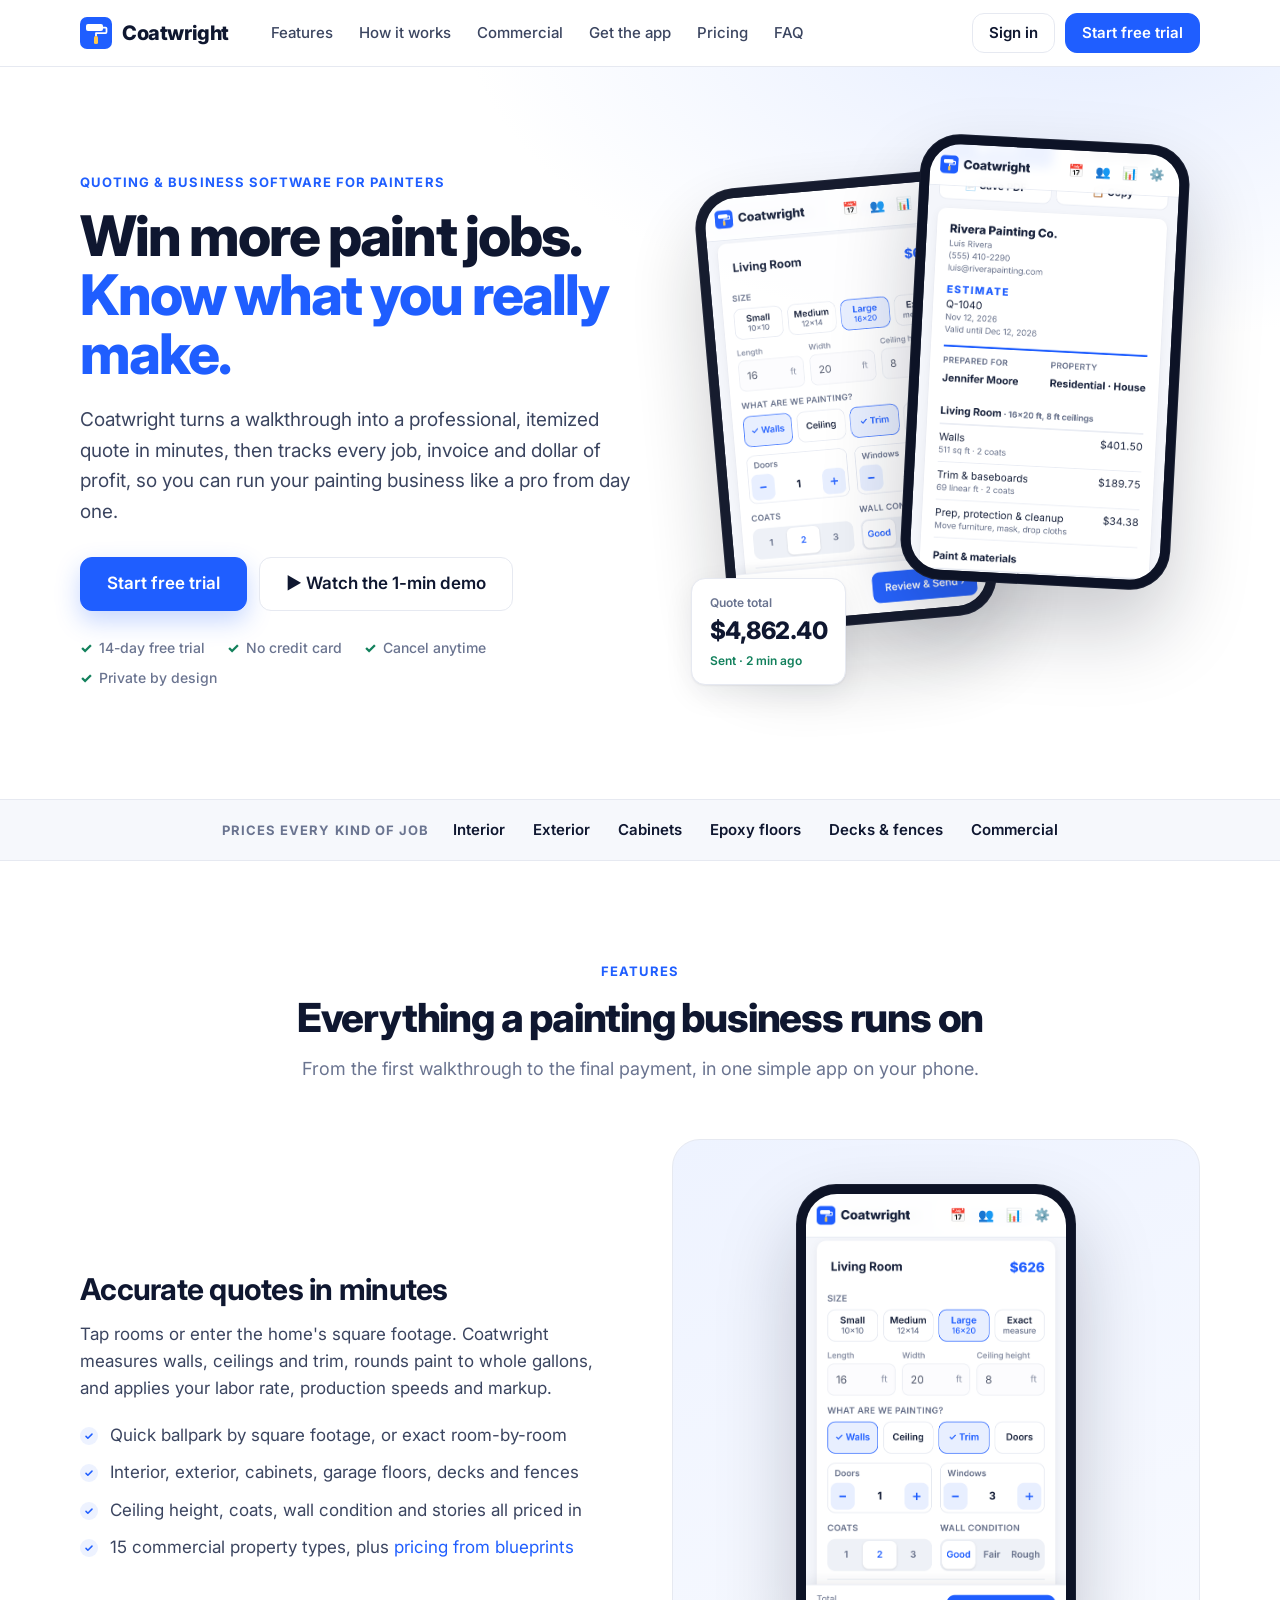
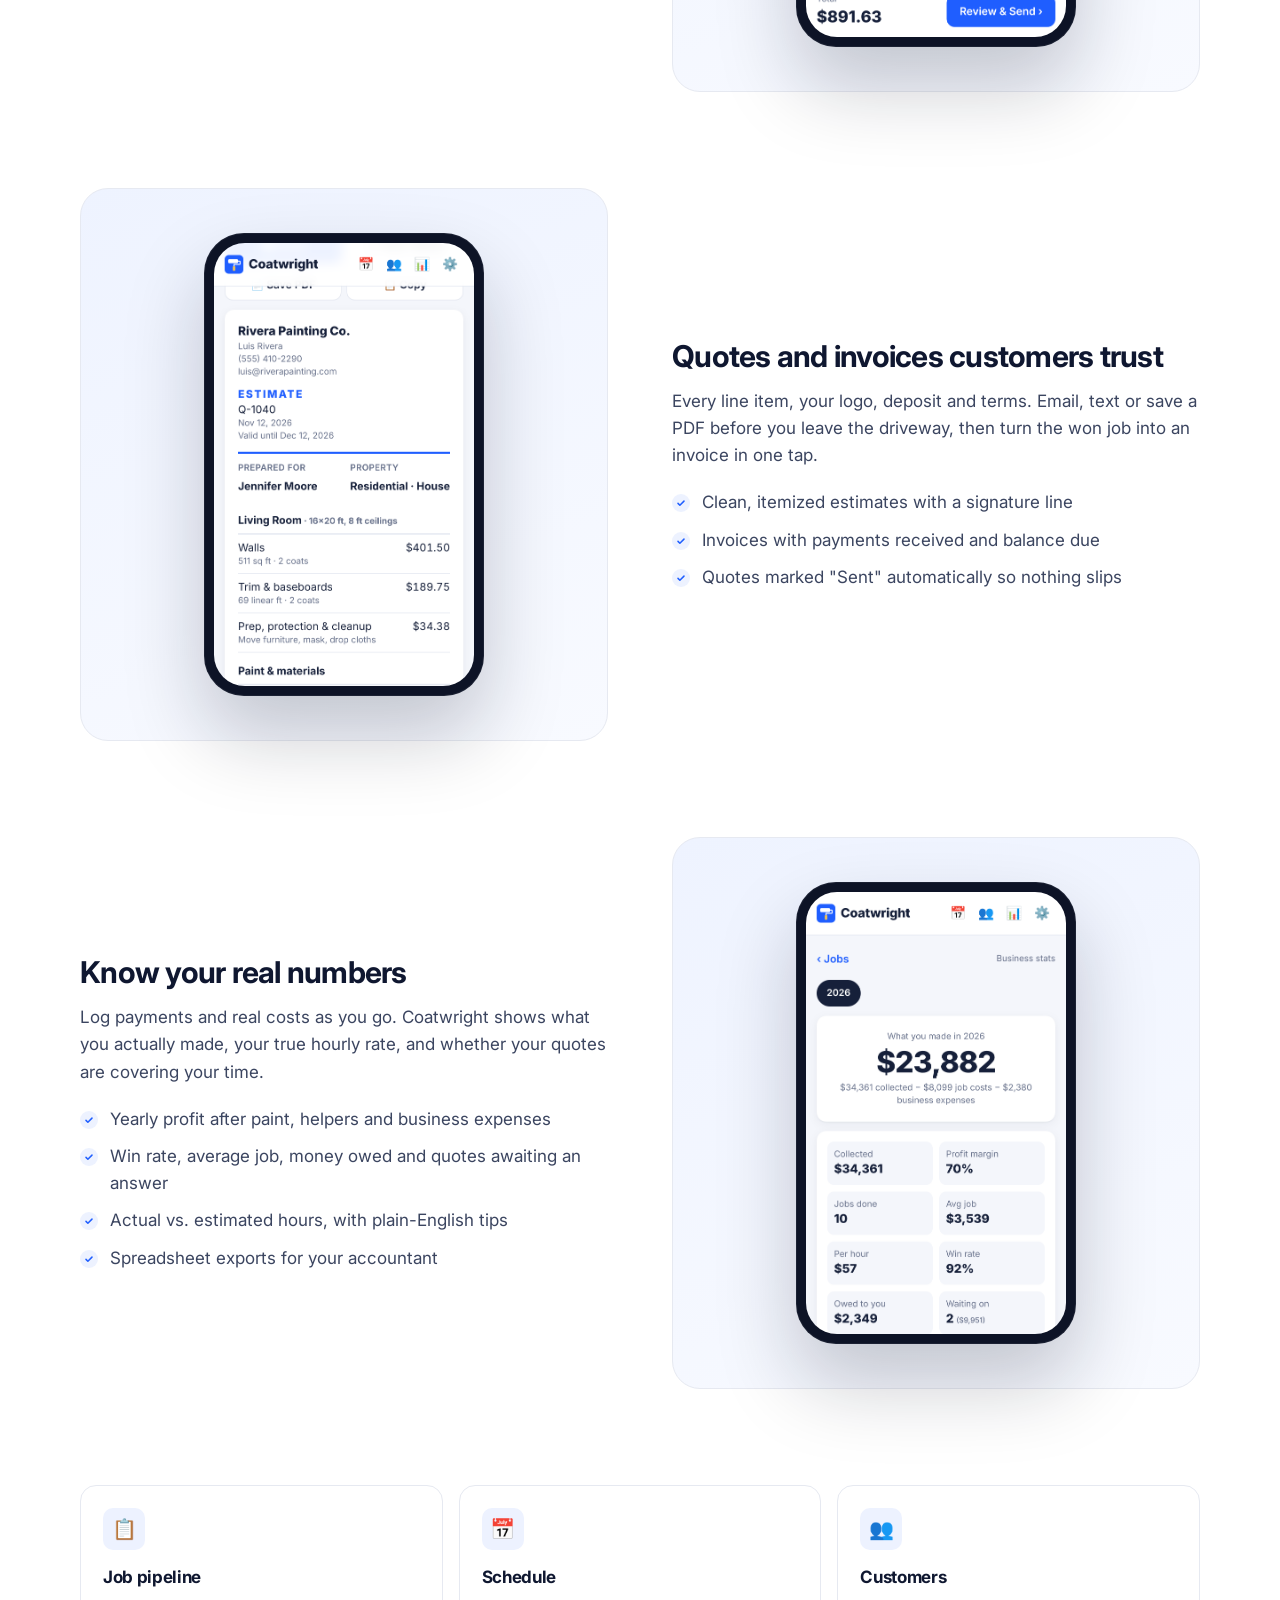
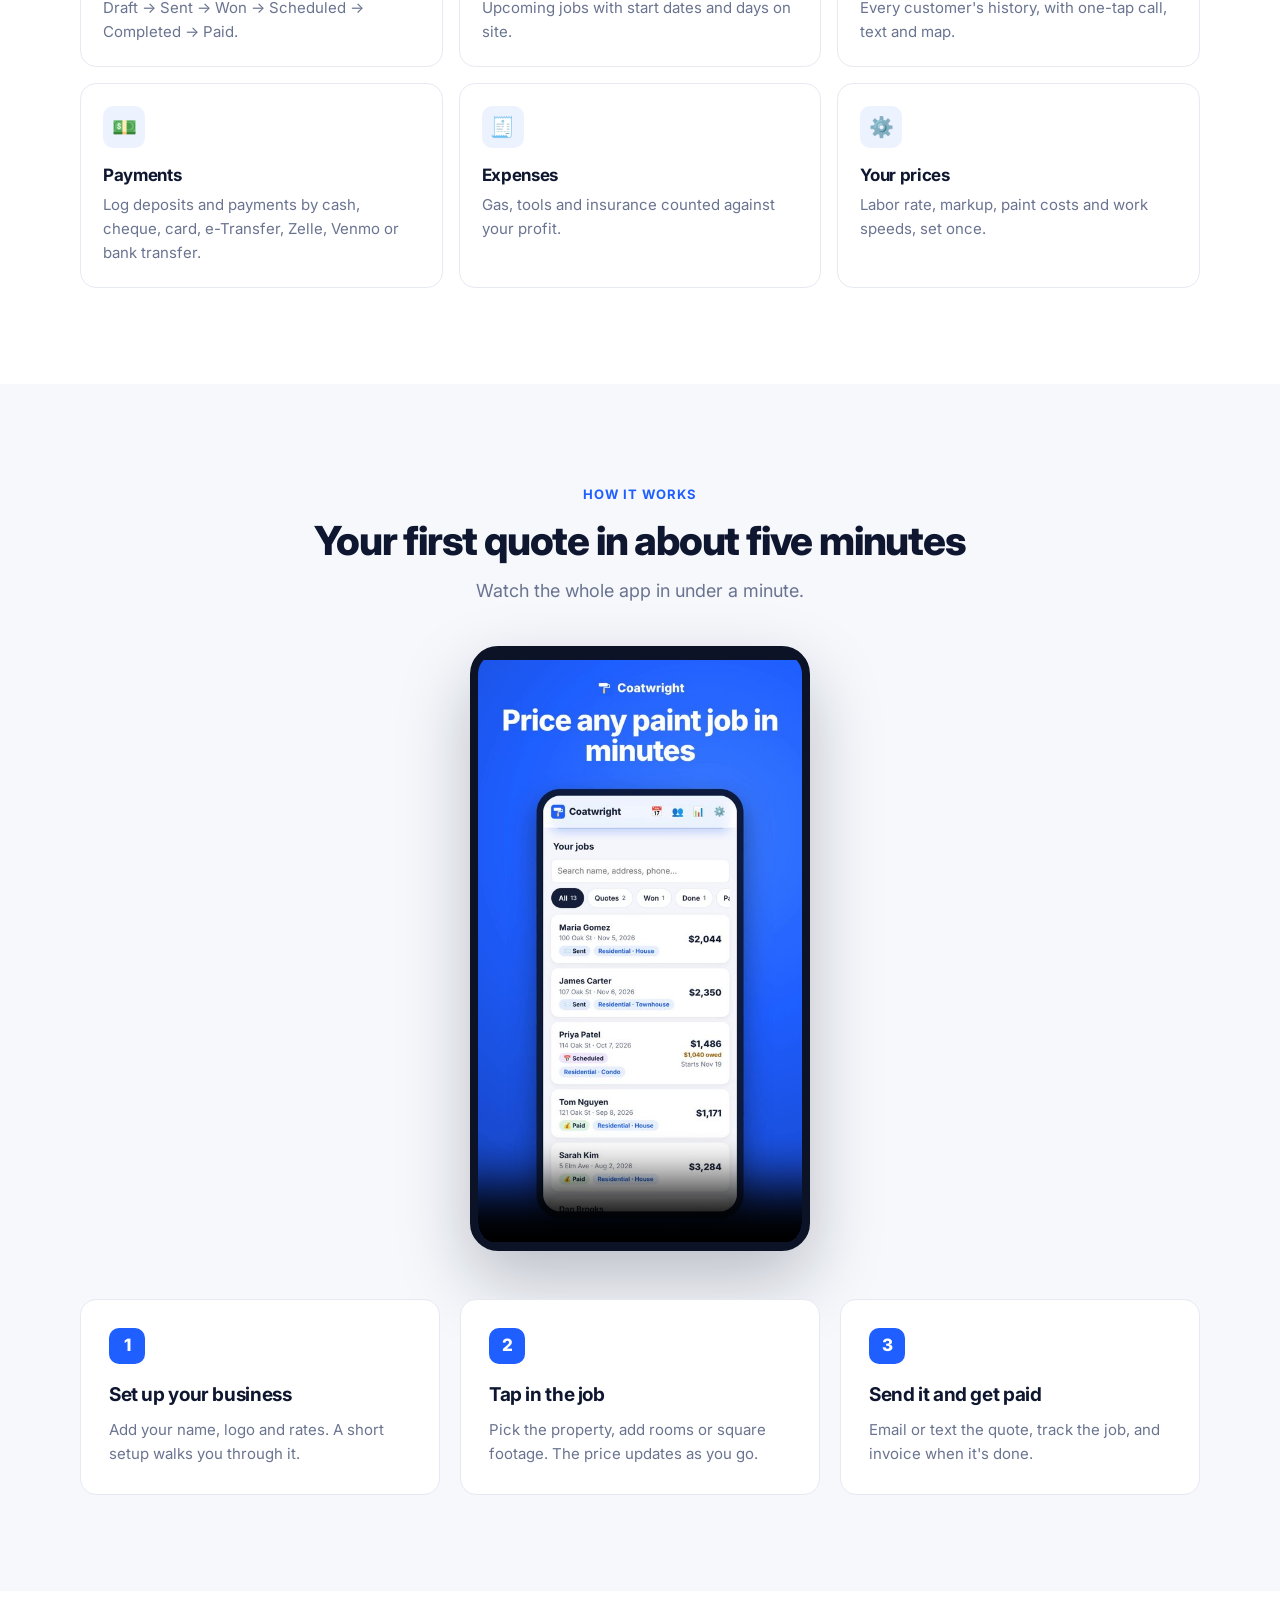
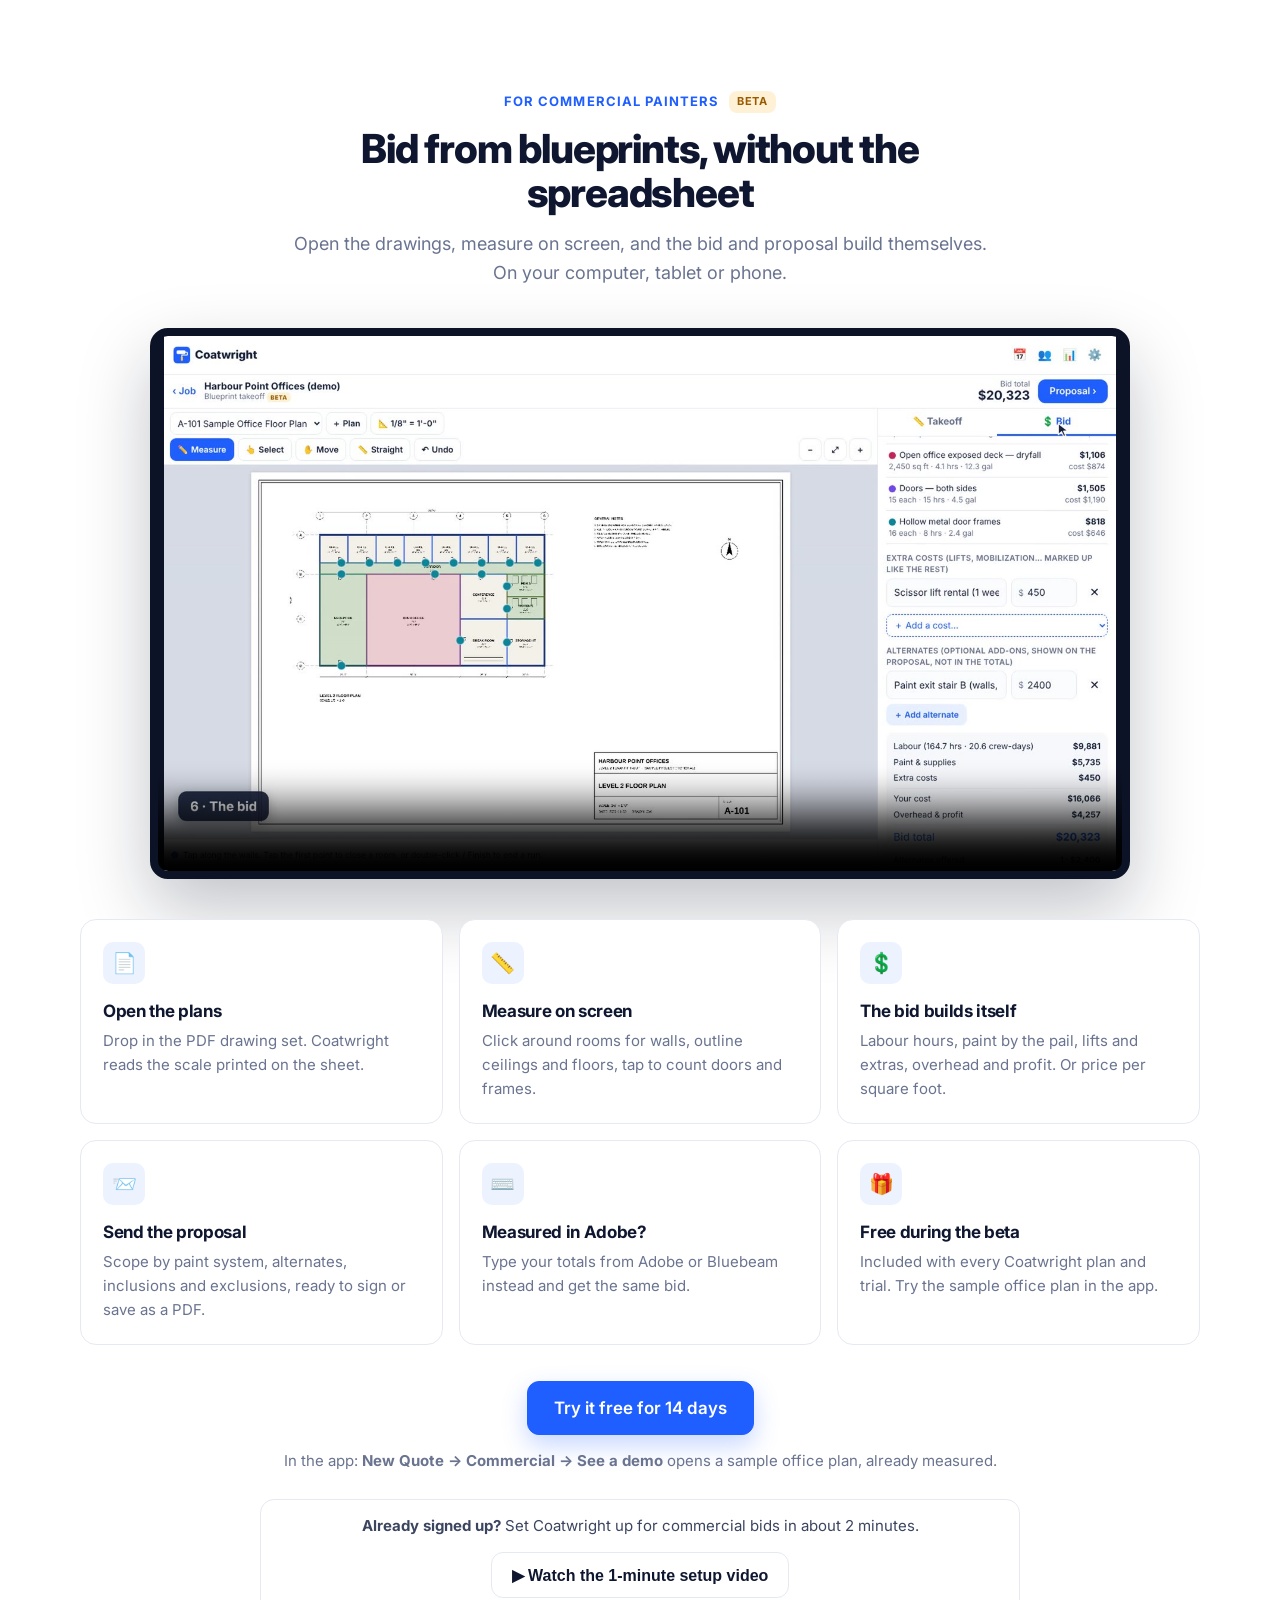
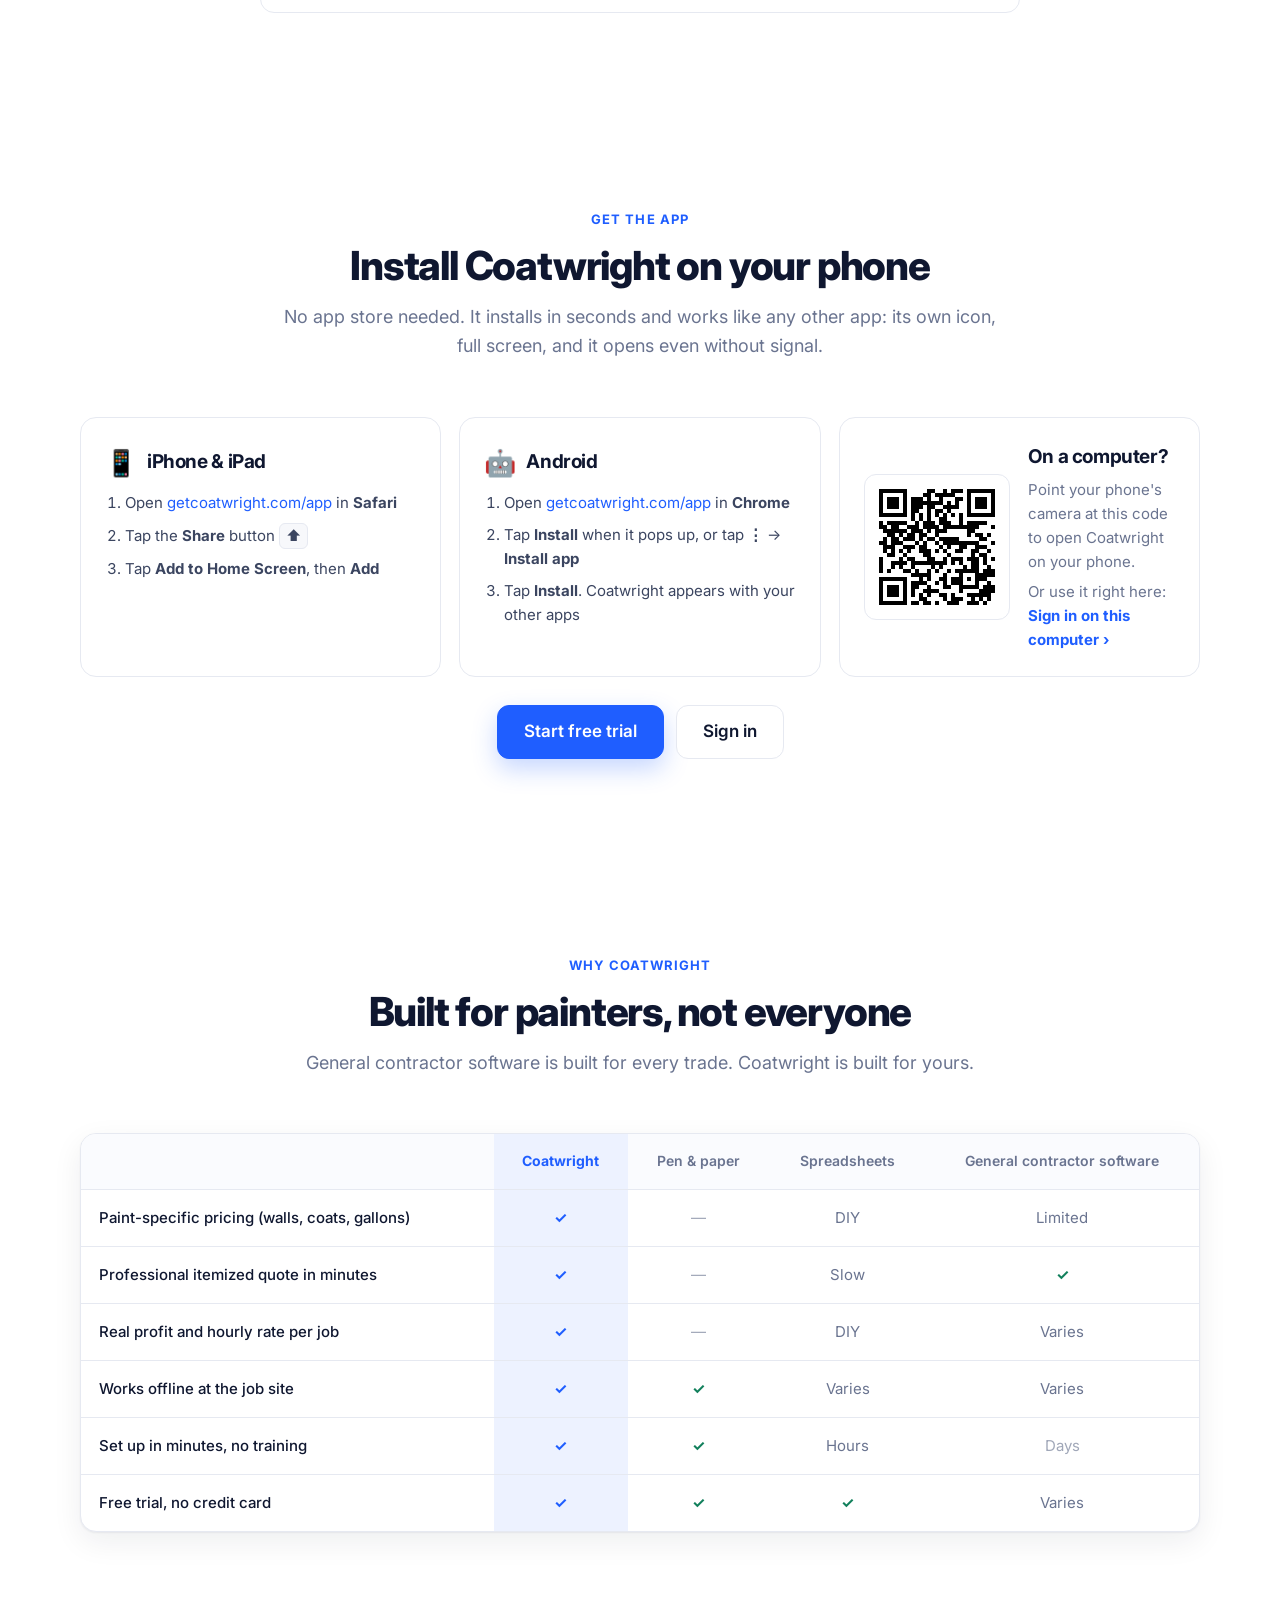
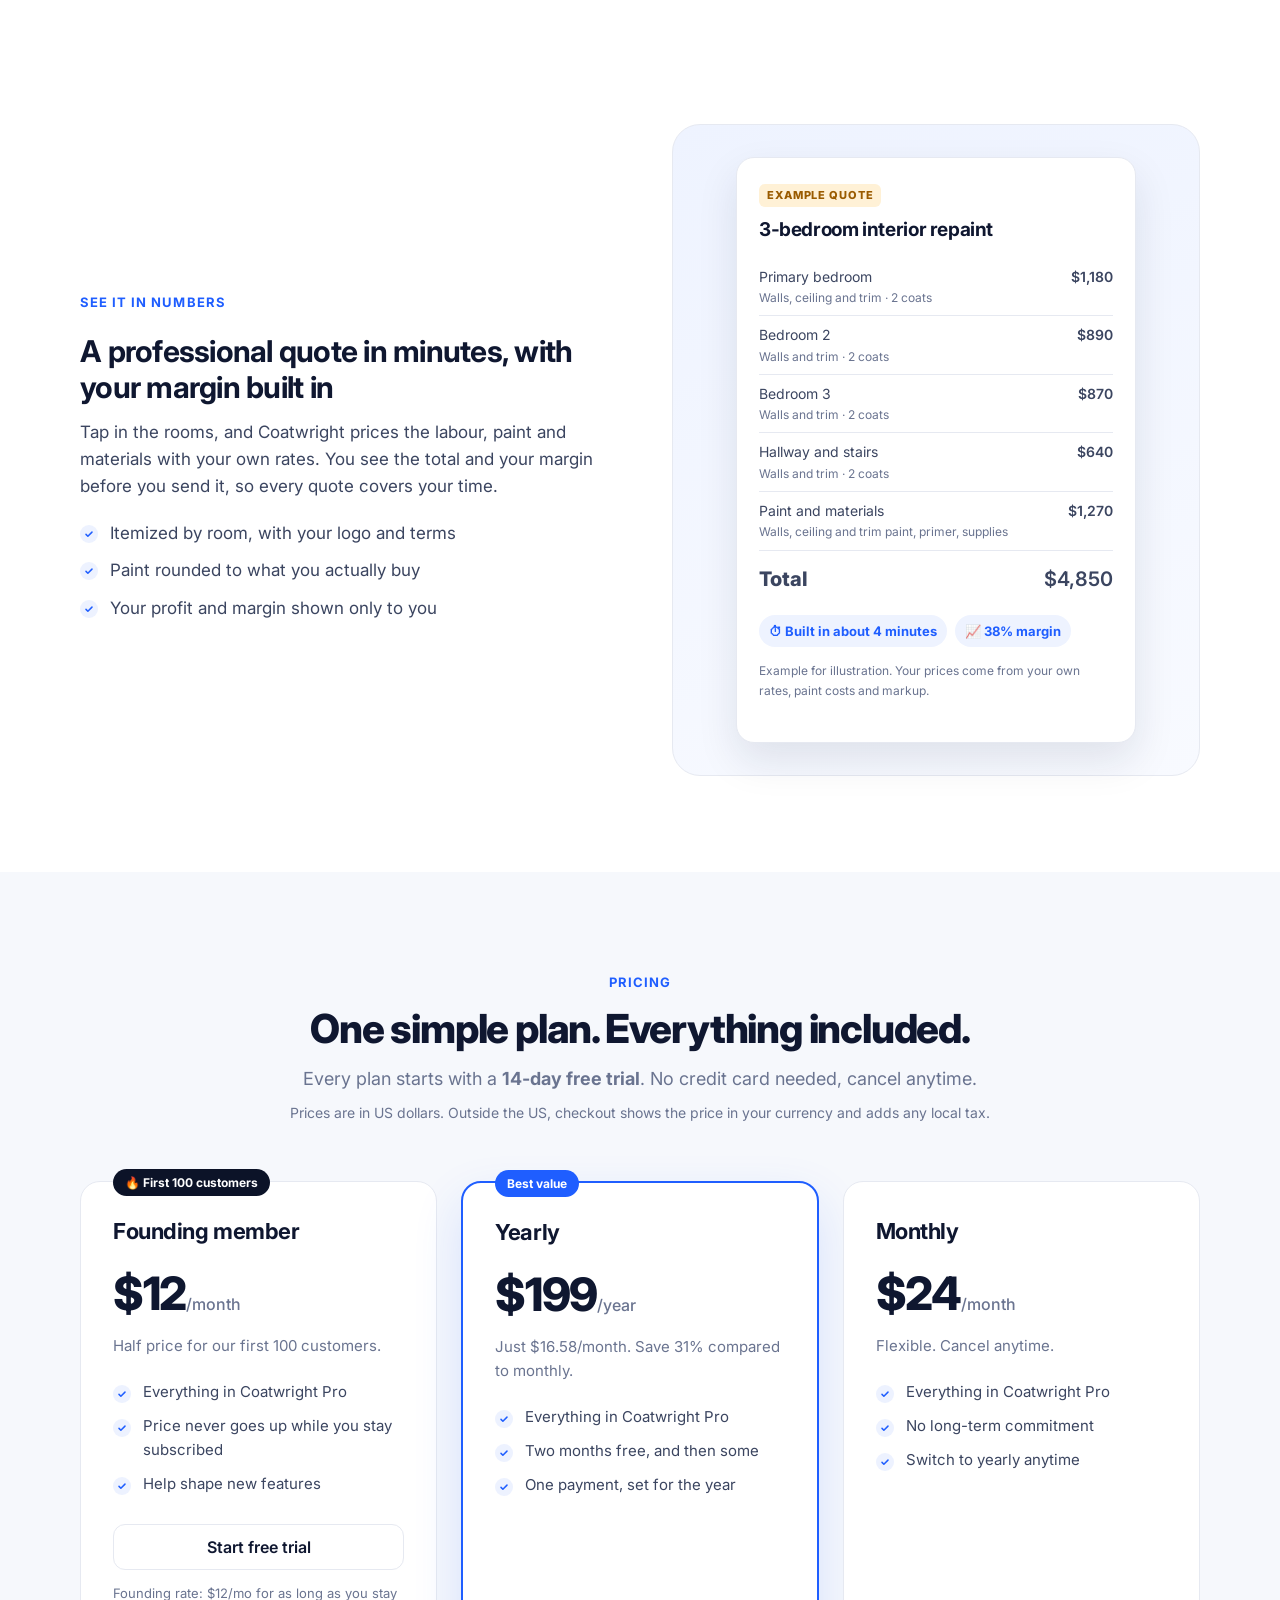
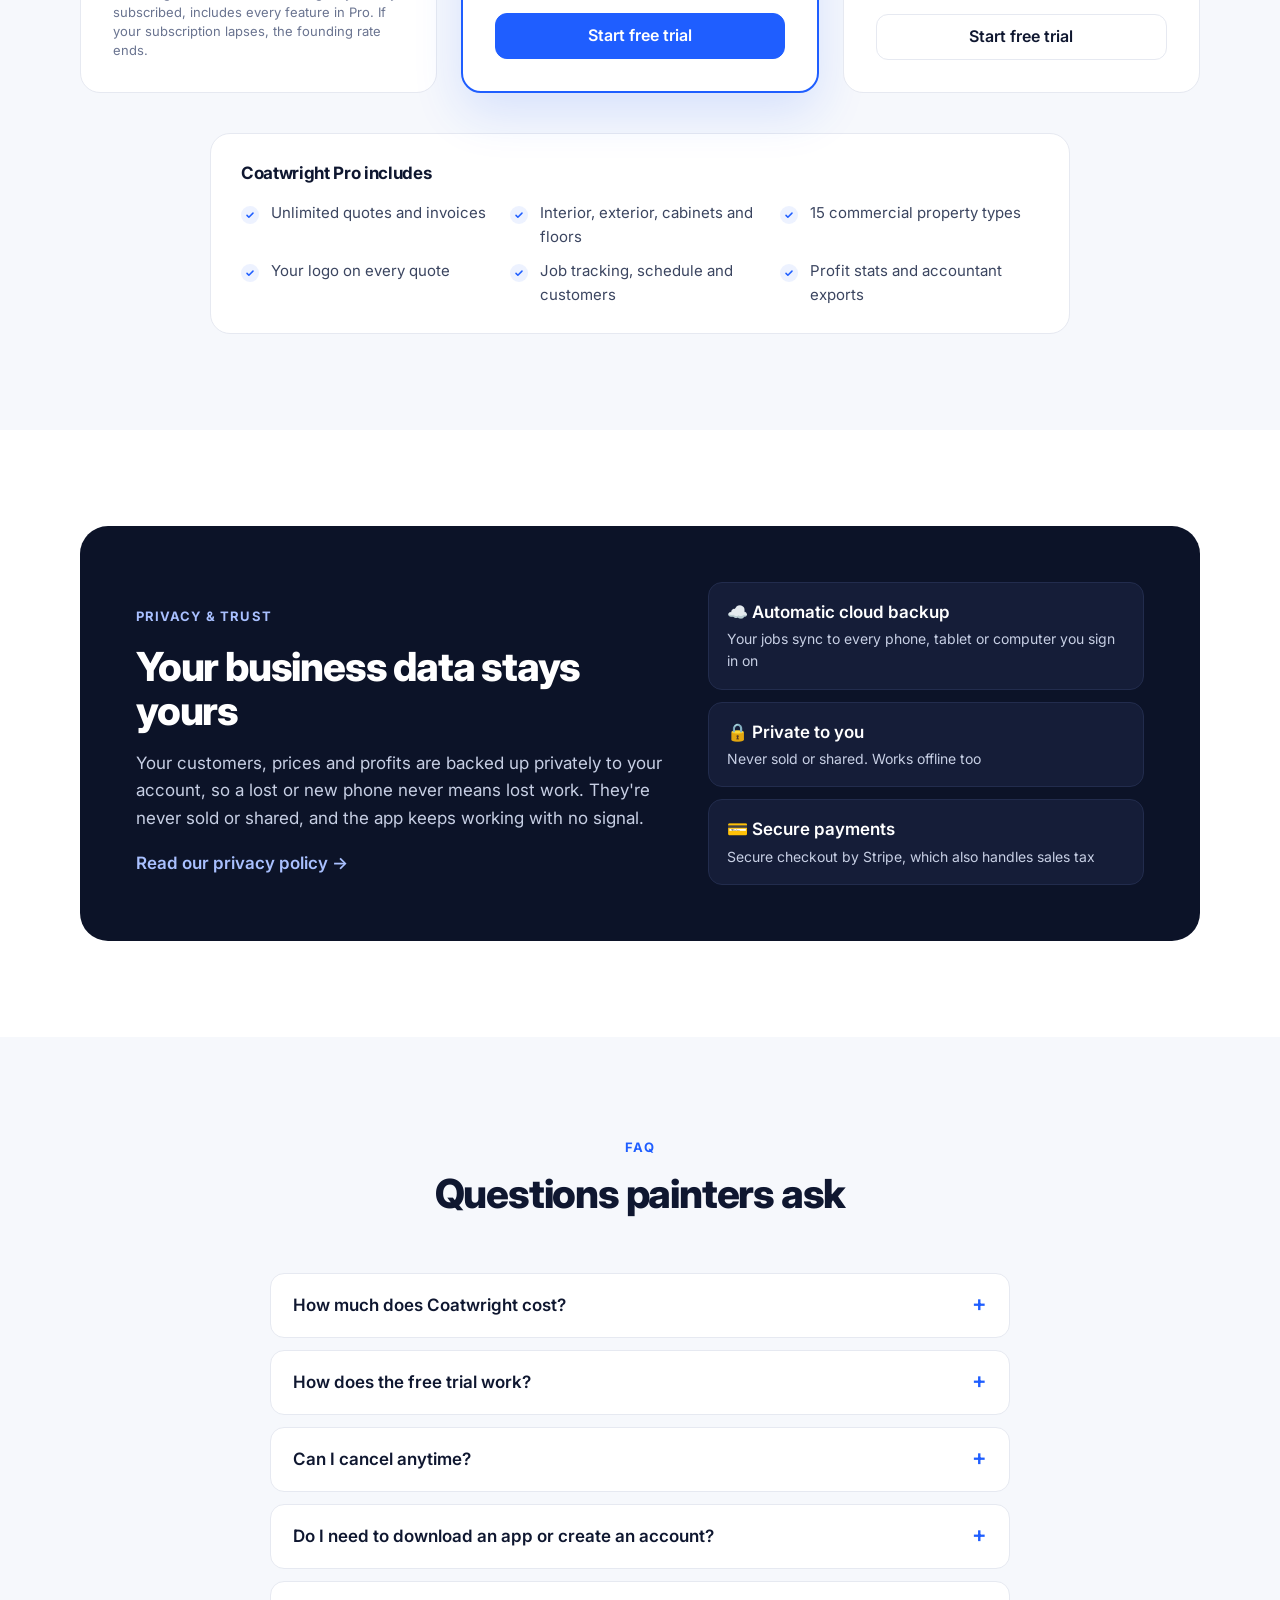
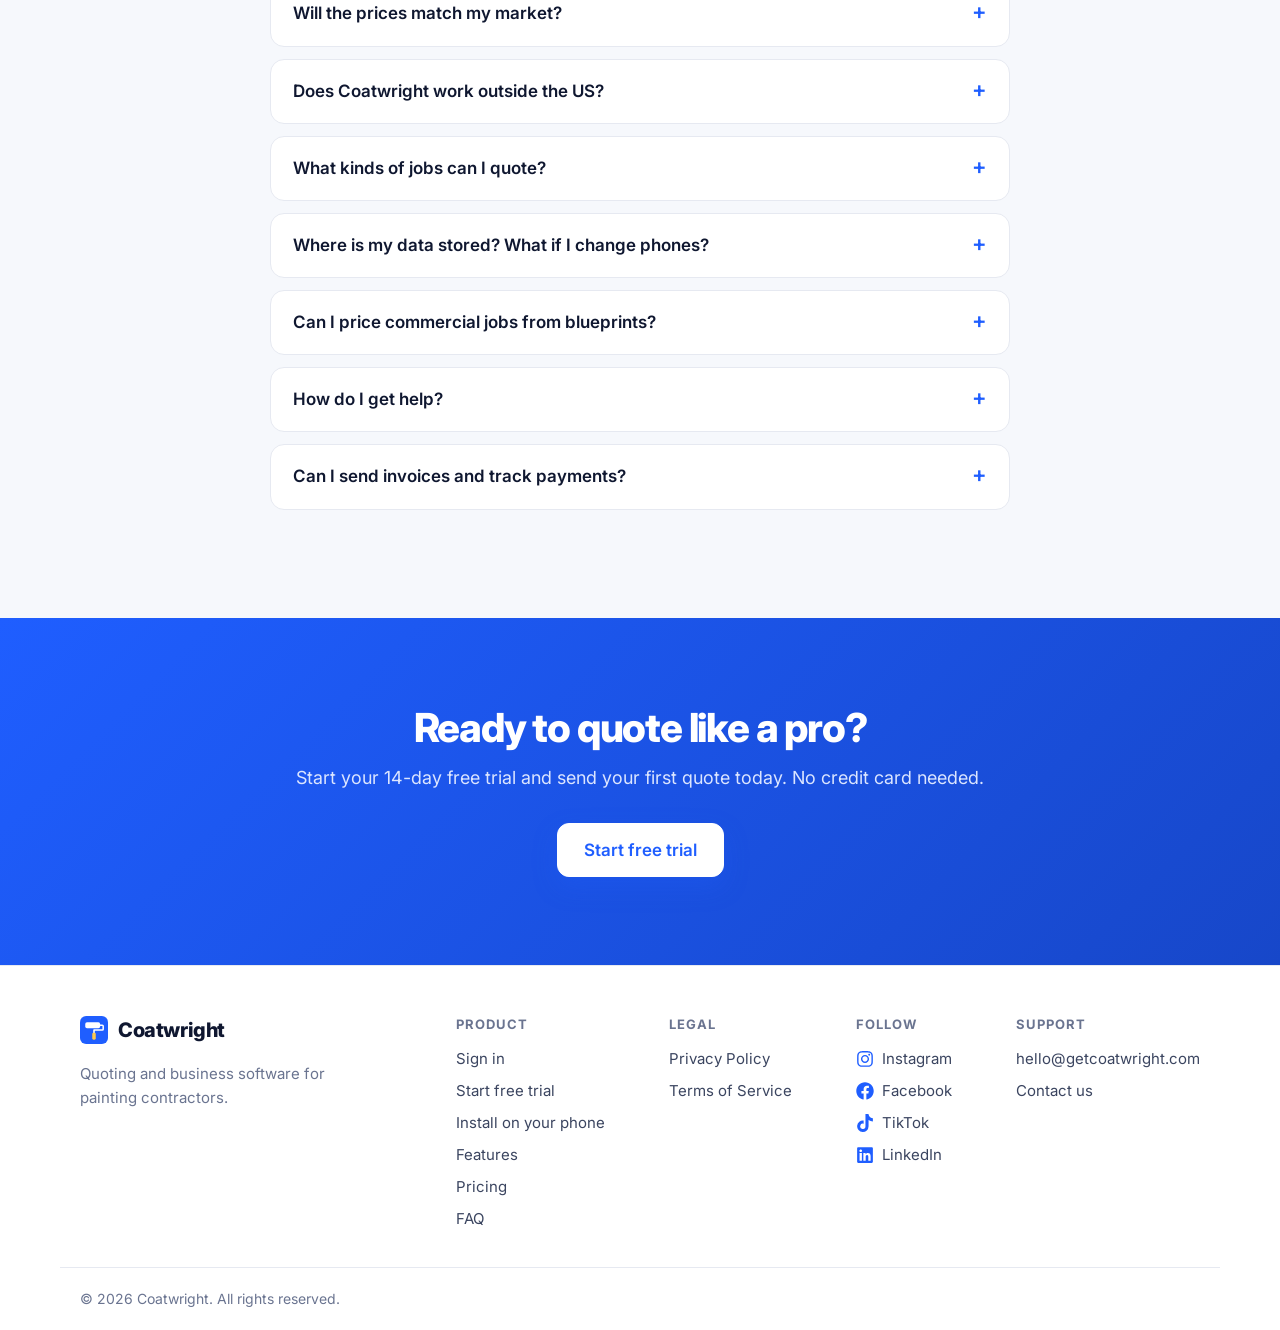
==== commit 9e1045b8: "Website: commercial setup video strip + FAQ link (pop-up player) Co-Authored-By: Claude Opus 5.5 <no" ====
--- a/index.html
+++ b/index.html
@@ -195,6 +195,10 @@
           <a class="btn lg" href="app/">Try it free for 14 days</a>
         </div>
         <p class="center-note">In the app: <b>New Quote → Commercial → See a demo</b> opens a sample office plan, already measured.</p>
+        <div class="setup-strip">
+          <div><b>Already signed up?</b> Set Coatwright up for commercial bids in about 2 minutes.</div>
+          <button type="button" class="btn ghost" data-video="marketing/videos/coatwright-commercial-setup.mp4" data-title="How to set up Coatwright for commercial bids">▶ Watch the 1-minute setup video</button>
+        </div>
       </div>
     </section>
 
@@ -360,7 +364,7 @@
         <details><summary>Does Coatwright work outside the US?</summary><p>Yes. Your quotes, invoices and numbers use your own currency (pounds, euros, Canadian or Australian dollars and more). Coatwright picks it from your phone's region the first time and never changes it on its own, even when you travel; you can change it anytime in Settings. Starting prices are converted from our US prices, so set them to what you charge. Measurements are in feet and gallons for now. Subscriptions are priced in US dollars, and checkout shows the amount in your currency.</p></details>
         <details><summary>What kinds of jobs can I quote?</summary><p>Interior rooms, whole-home ballparks, exteriors, decks, fences, doors, shutters, garage and basement floors (paint, epoxy or flake), cabinets, wallpaper and popcorn removal, drywall repair, and 15 types of commercial property.</p></details>
         <details><summary>Where is my data stored? What if I change phones?</summary><p>On your device, with an automatic backup in your Coatwright account. On a new phone, just sign in with the same email or Google account and your jobs, customers and settings are all there.</p></details>
-        <details><summary>Can I price commercial jobs from blueprints?</summary><p>Yes (in beta). Start a commercial job, choose <b>I have the drawings</b>, and open the PDF plans. Set the scale (Coatwright reads it from the sheet), then click around rooms to measure walls, outline ceilings and floors, and tap to count doors and frames. Coatwright prices it with your production rates, paint costs, overhead and profit, and makes a proposal with alternates, inclusions and exclusions. Already measured in Adobe or Bluebeam? Type your totals instead. It works best on a computer or tablet. <a href="#commercial">Watch the demo</a>.</p></details>
+        <details><summary>Can I price commercial jobs from blueprints?</summary><p>Yes (in beta). Start a commercial job, choose <b>I have the drawings</b>, and open the PDF plans. Set the scale (Coatwright reads it from the sheet), then click around rooms to measure walls, outline ceilings and floors, and tap to count doors and frames. Coatwright prices it with your production rates, paint costs, overhead and profit, and makes a proposal with alternates, inclusions and exclusions. Already measured in Adobe or Bluebeam? Type your totals instead. It works best on a computer or tablet. <a href="#commercial">Watch the demo</a>, or the <a href="marketing/videos/coatwright-commercial-setup.mp4" data-video="marketing/videos/coatwright-commercial-setup.mp4" data-title="How to set up Coatwright for commercial bids">1-minute setup video</a>.</p></details>
         <details><summary>How do I get help?</summary><p>Email us anytime at <a href="mailto:hello@getcoatwright.com">hello@getcoatwright.com</a>. We read every message, and feature requests from painters shape what we build next.</p></details>
         <details><summary>Can I send invoices and track payments?</summary><p>Yes. Turn any won job into an invoice, log deposits and payments, and see what's still owed across all your jobs.</p></details>
       </div>
@@ -397,6 +401,22 @@
   <script src="landing/social-proof.js"></script>
   <script>
     document.getElementById('yr').textContent = new Date().getFullYear();
+    // Help videos open in a pop-up player (data-video on any button or link)
+    document.addEventListener('click', function (e) {
+      var t = e.target.closest && e.target.closest('[data-video]');
+      if (!t) return;
+      e.preventDefault();
+      var box = document.createElement('div');
+      box.className = 'vid-modal';
+      box.innerHTML = '<div class="vid-inner" role="dialog"><div class="vid-head"><b></b><button type="button" class="vid-x" aria-label="Close">✕</button></div><video controls autoplay playsinline></video></div>';
+      box.querySelector('b').textContent = t.getAttribute('data-title') || '';
+      box.querySelector('video').src = t.getAttribute('data-video');
+      var close = function () { box.querySelector('video').pause(); box.remove(); document.removeEventListener('keydown', key); };
+      var key = function (ev) { if (ev.key === 'Escape') close(); };
+      box.addEventListener('click', function (ev) { if (ev.target === box || ev.target.closest('.vid-x')) close(); });
+      document.addEventListener('keydown', key);
+      document.body.appendChild(box);
+    });
     // Live founding-spots counter: the same public count the app uses (founder_spots_left in supabase/billing.sql). Hidden if it can't load.
     (function () {
       var cfg = window.CW_CONFIG || {};
--- a/landing/site.css
+++ b/landing/site.css
@@ -266,3 +266,13 @@
 .is-computer .only-phone { display: none; }
 .qr-here { margin: 8px 0 0; font-size: 15px; }
 .qr-here a { font-weight: 700; }
+
+/* Commercial setup video strip + pop-up player */
+.setup-strip { display: flex; flex-wrap: wrap; align-items: center; justify-content: center; gap: 14px; margin: 26px auto 0; max-width: 760px;
+  padding: 14px 18px; border: 1px solid var(--line); border-radius: 14px; background: #fff; font-size: 15px; text-align: center; }
+.vid-modal { position: fixed; inset: 0; z-index: 100; background: rgba(10, 16, 32, .75); display: flex; align-items: center; justify-content: center; padding: 16px; }
+.vid-inner { width: min(960px, 100%); background: #fff; border-radius: 16px; overflow: hidden; box-shadow: 0 20px 60px rgba(0, 0, 0, .4); }
+.vid-head { display: flex; align-items: center; justify-content: space-between; gap: 10px; padding: 8px 8px 8px 16px; font-size: 15px; }
+.vid-x { border: 0; background: none; font-size: 20px; width: 40px; height: 40px; border-radius: 10px; cursor: pointer; }
+.vid-x:hover { background: #eef1f7; }
+.vid-inner video { display: block; width: 100%; aspect-ratio: 16 / 9; background: #0d1326; }
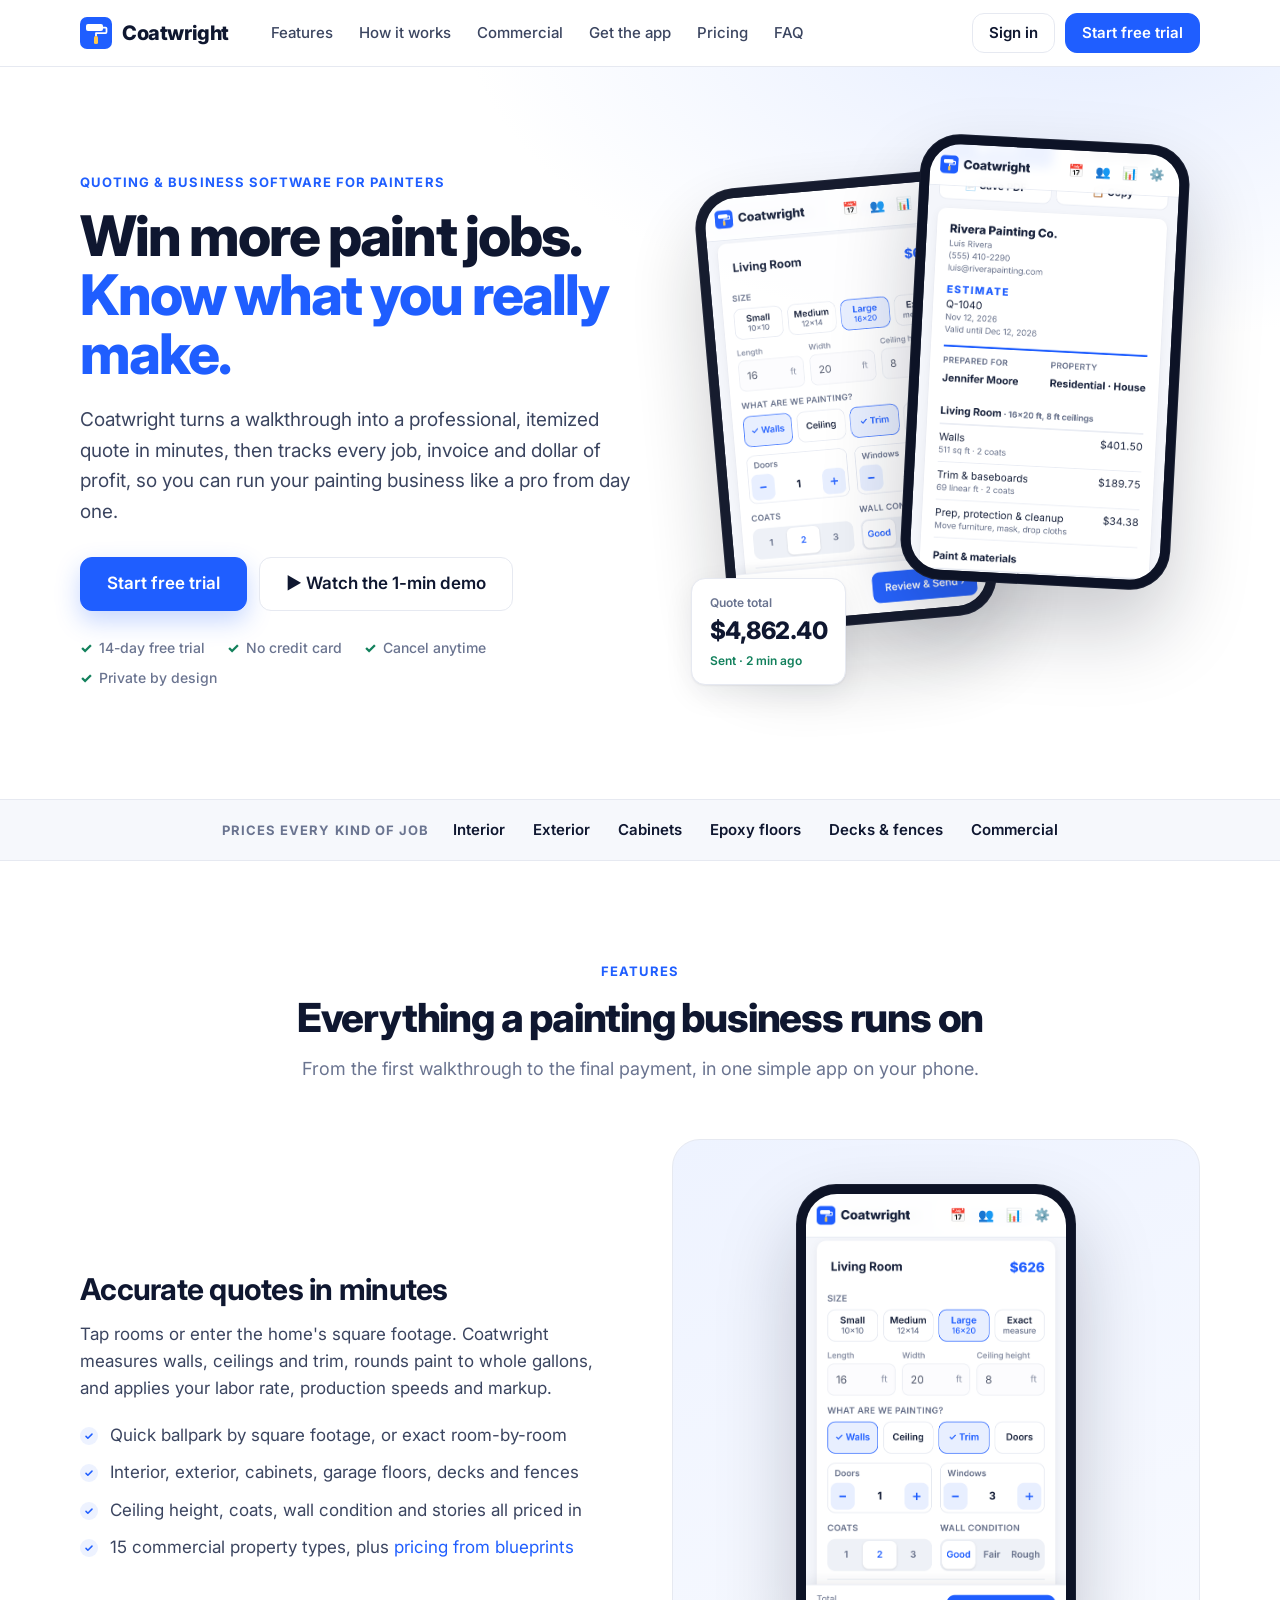
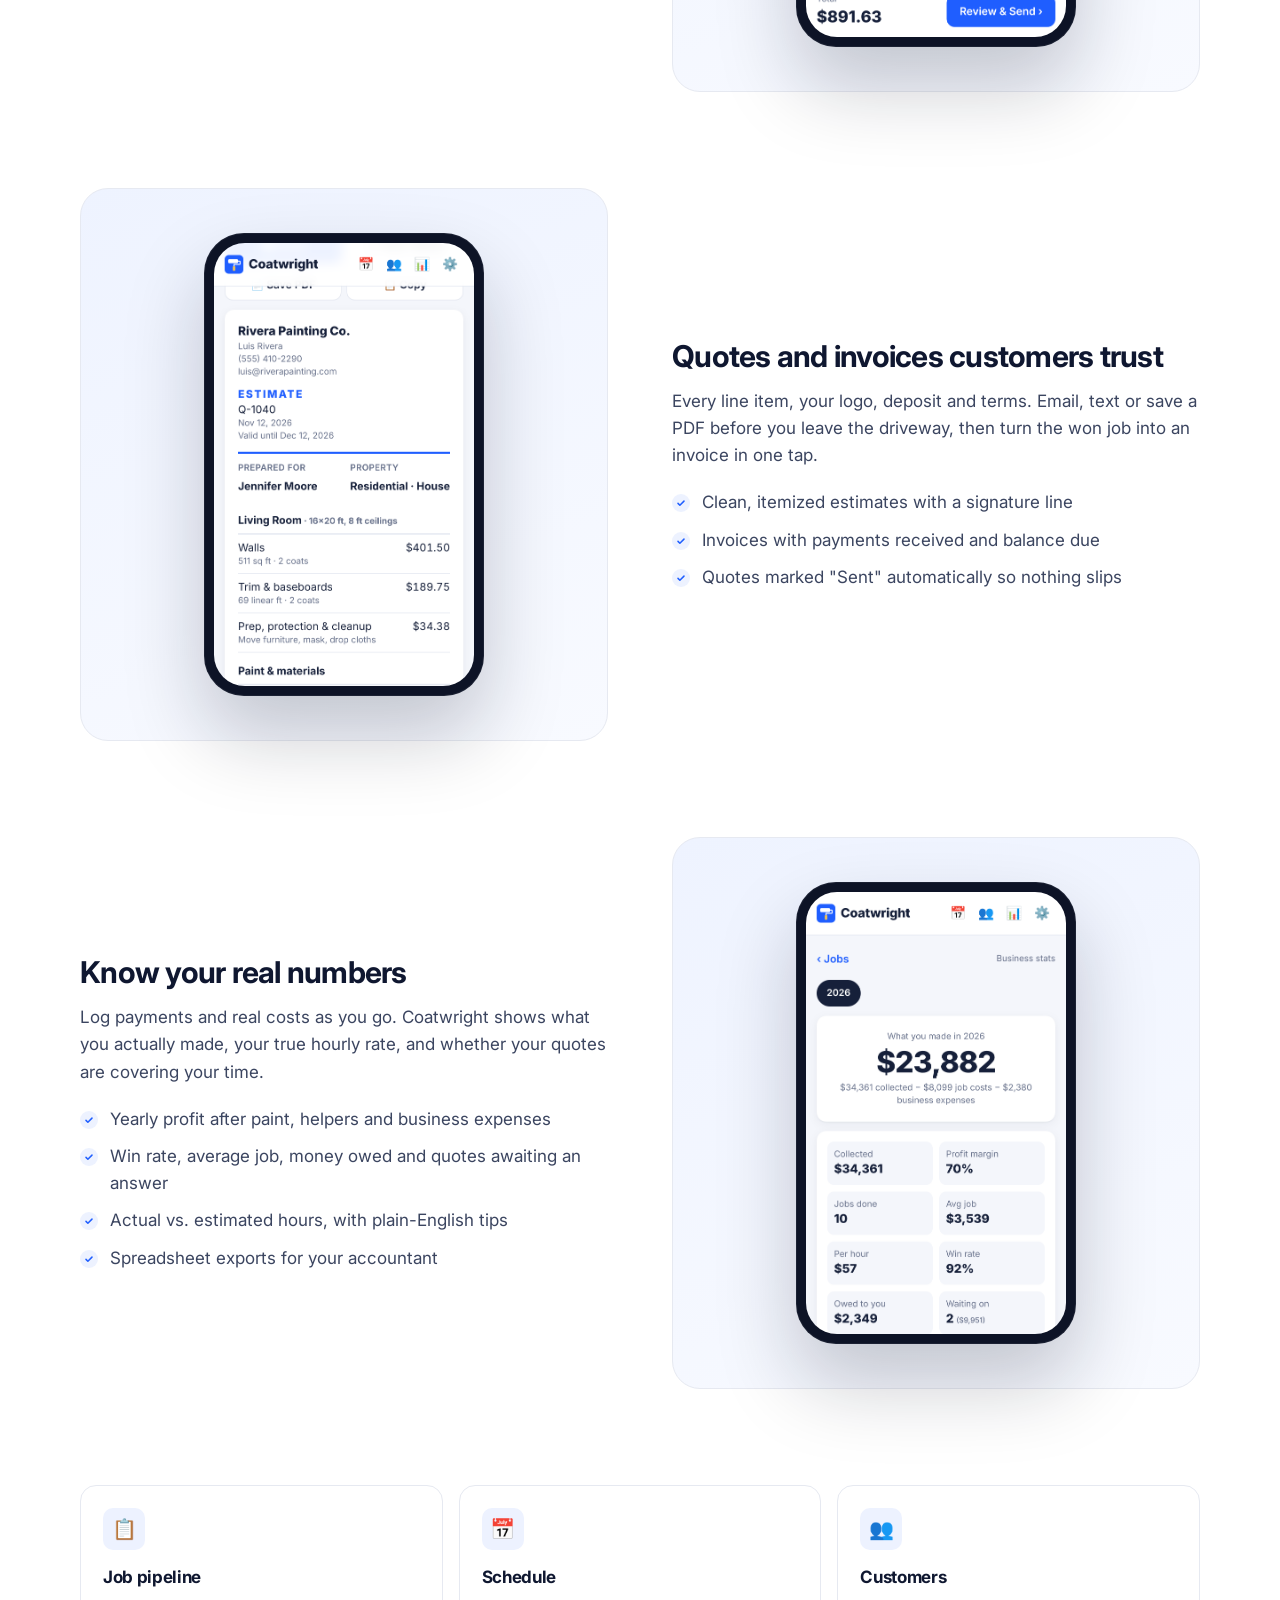
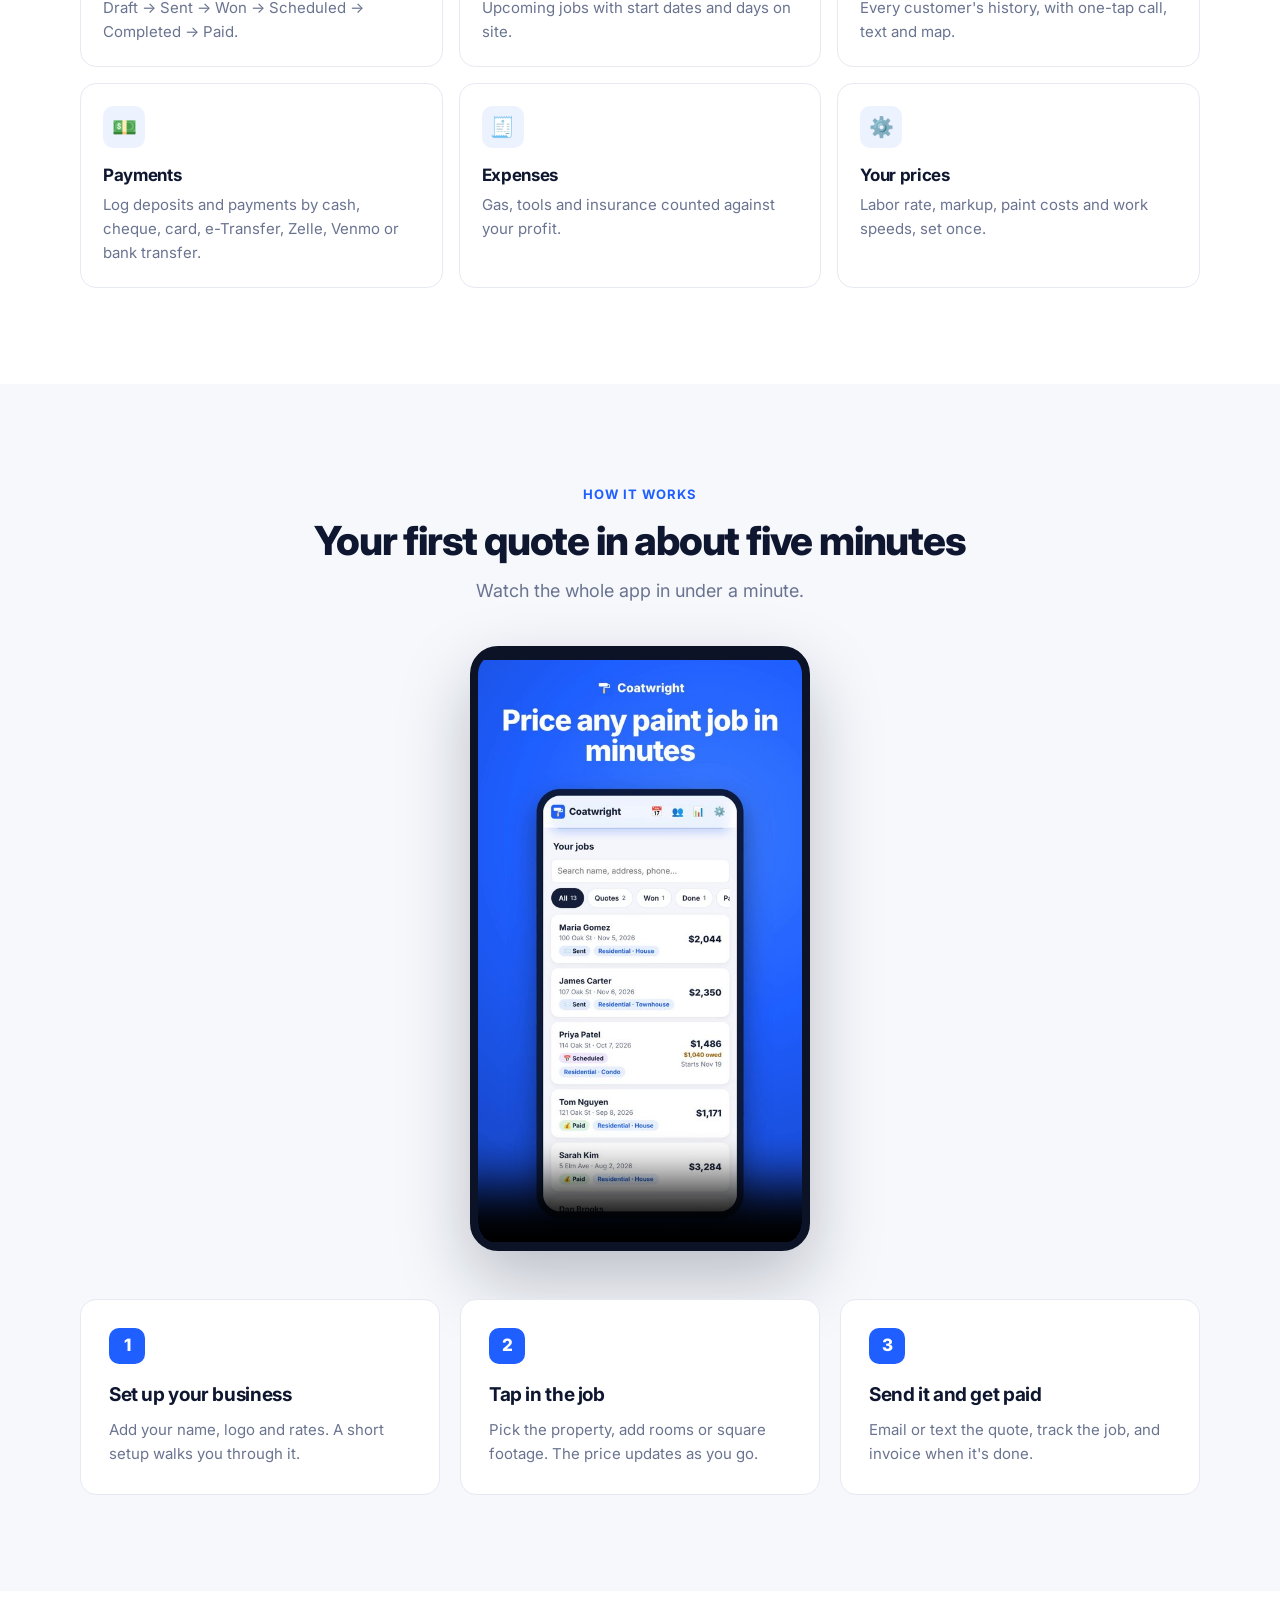
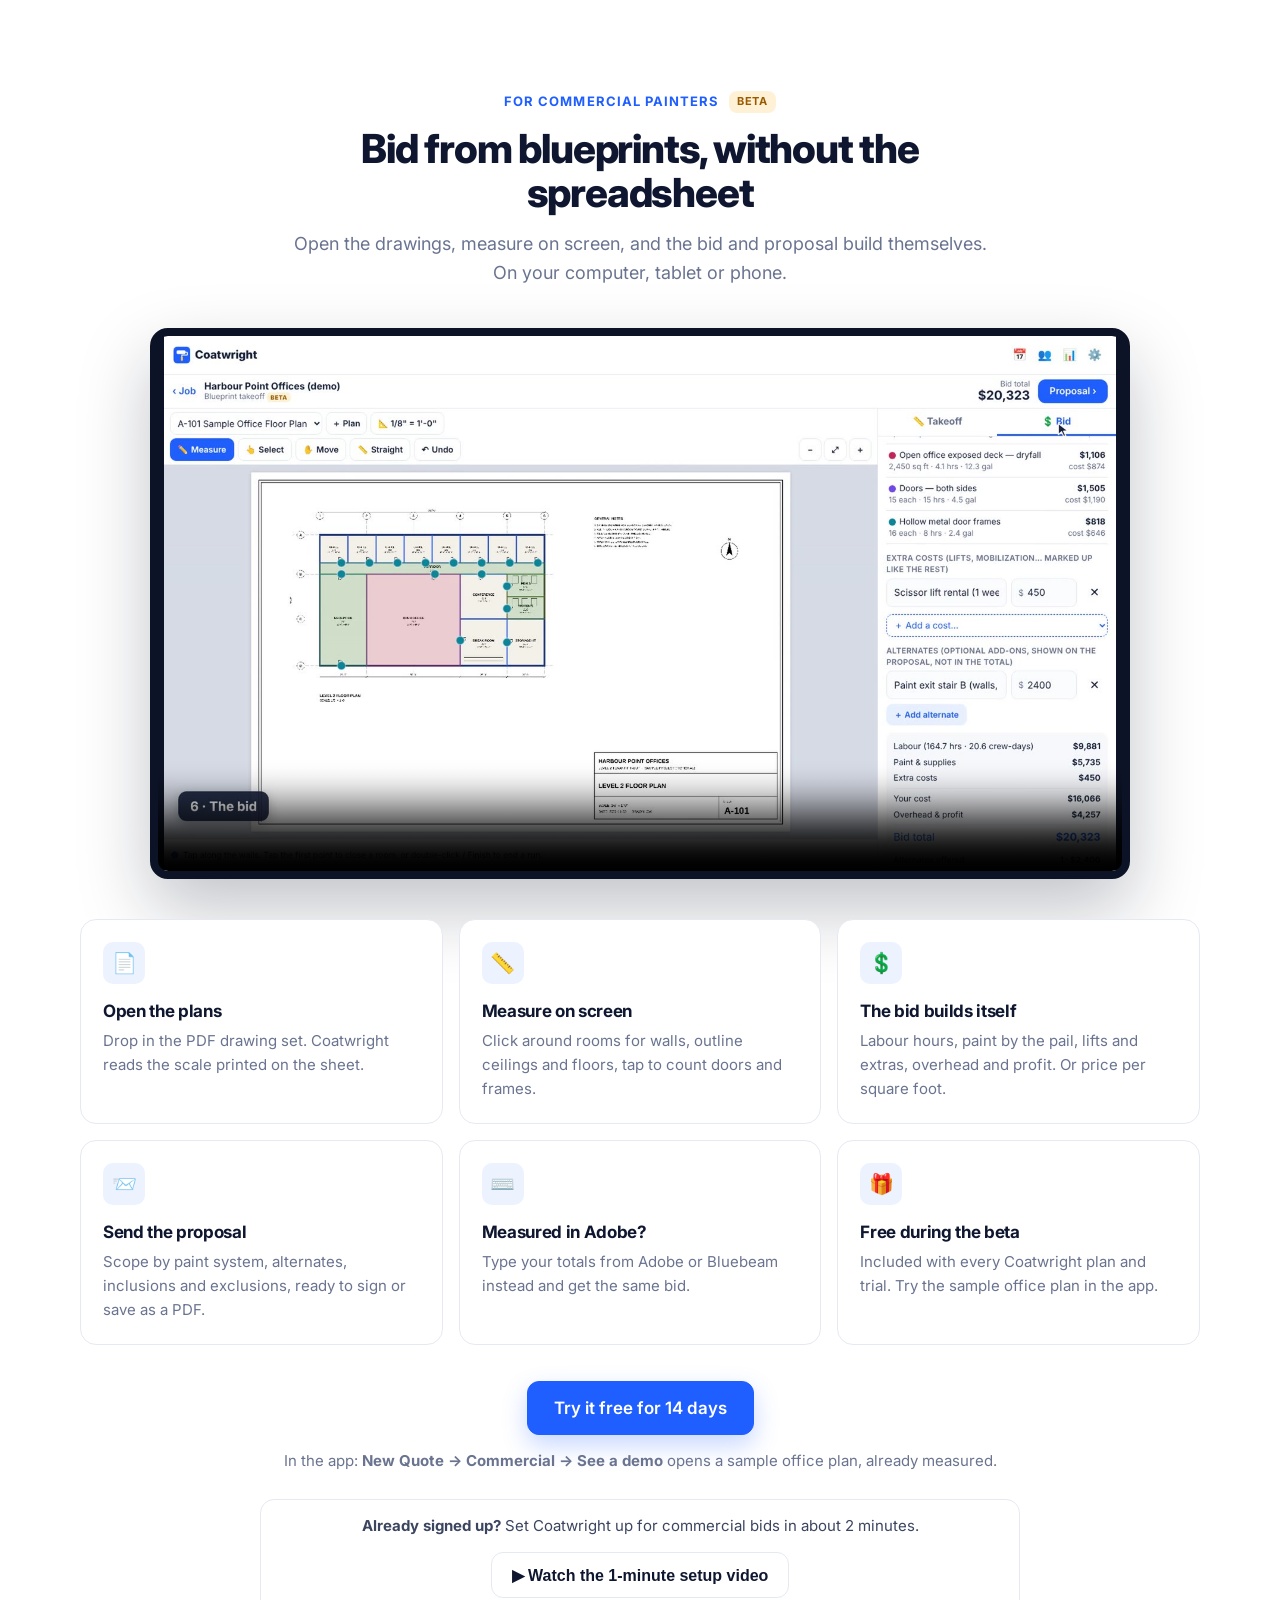
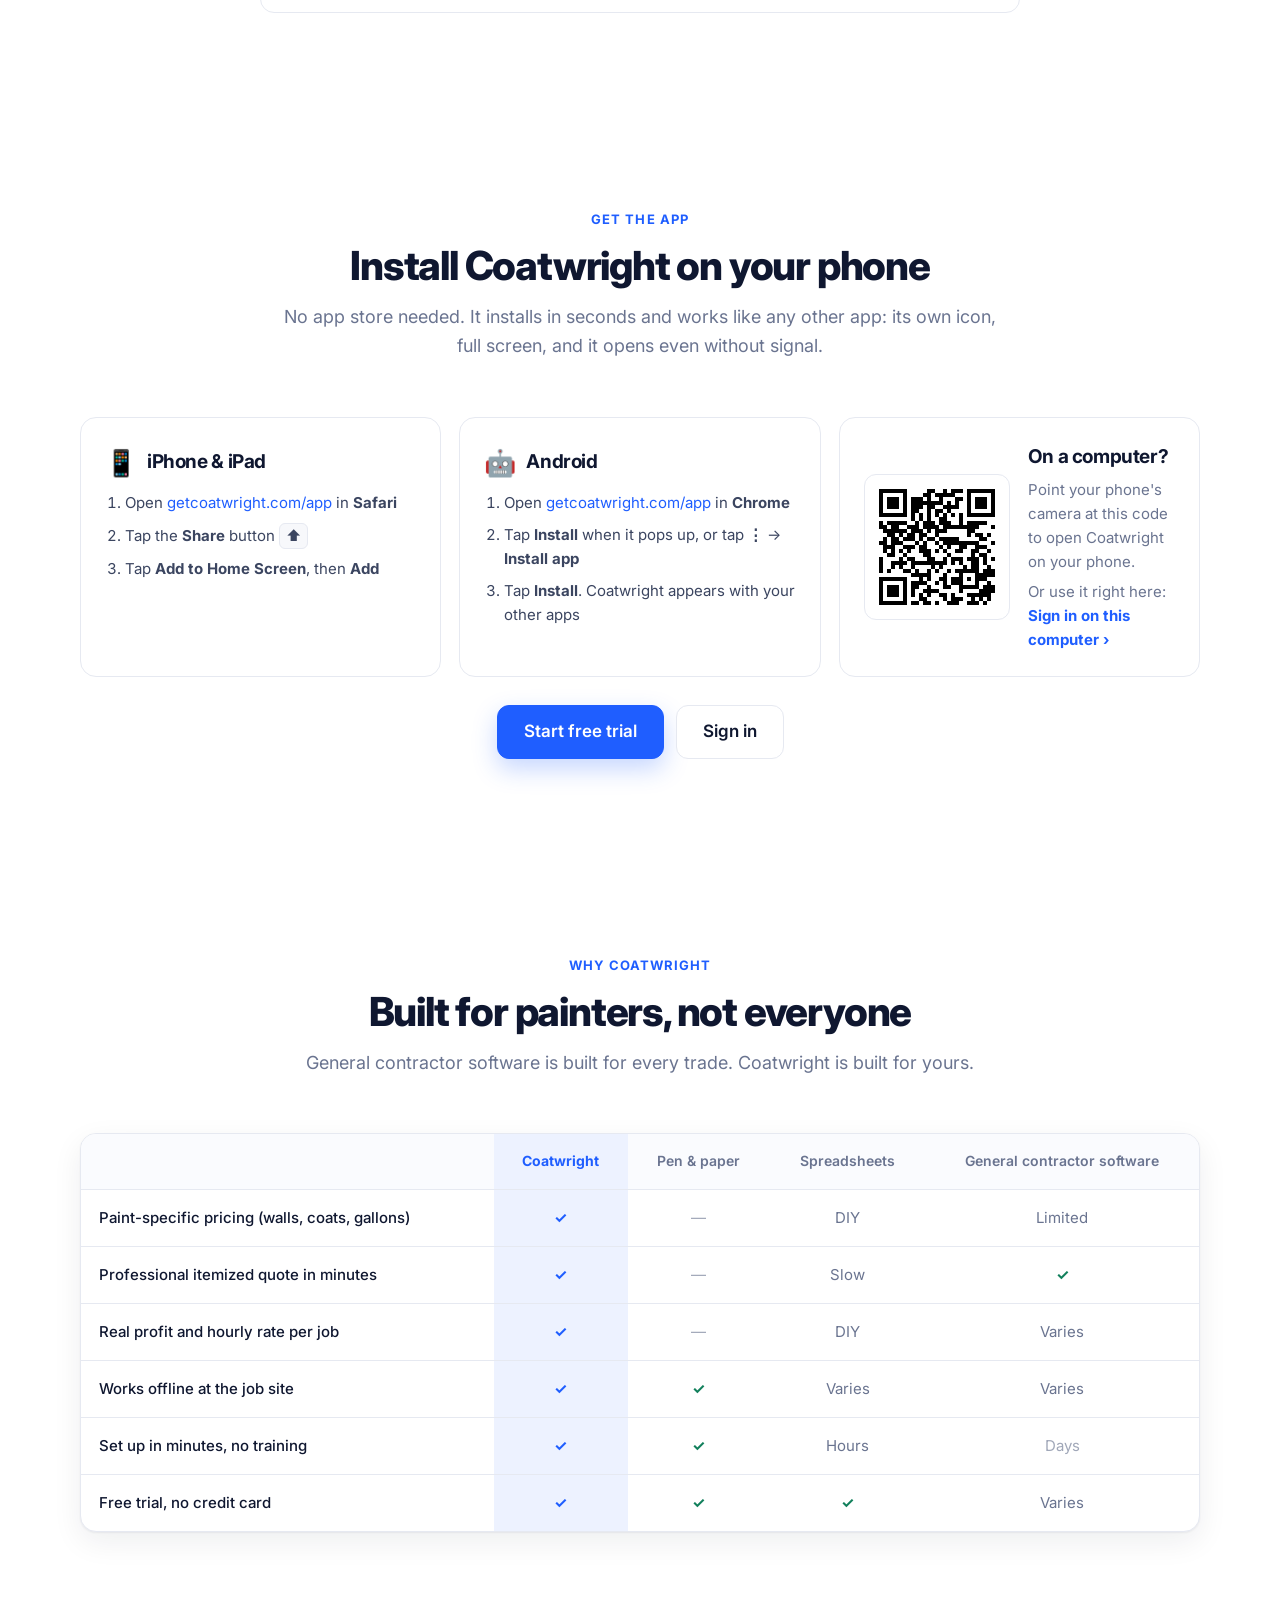
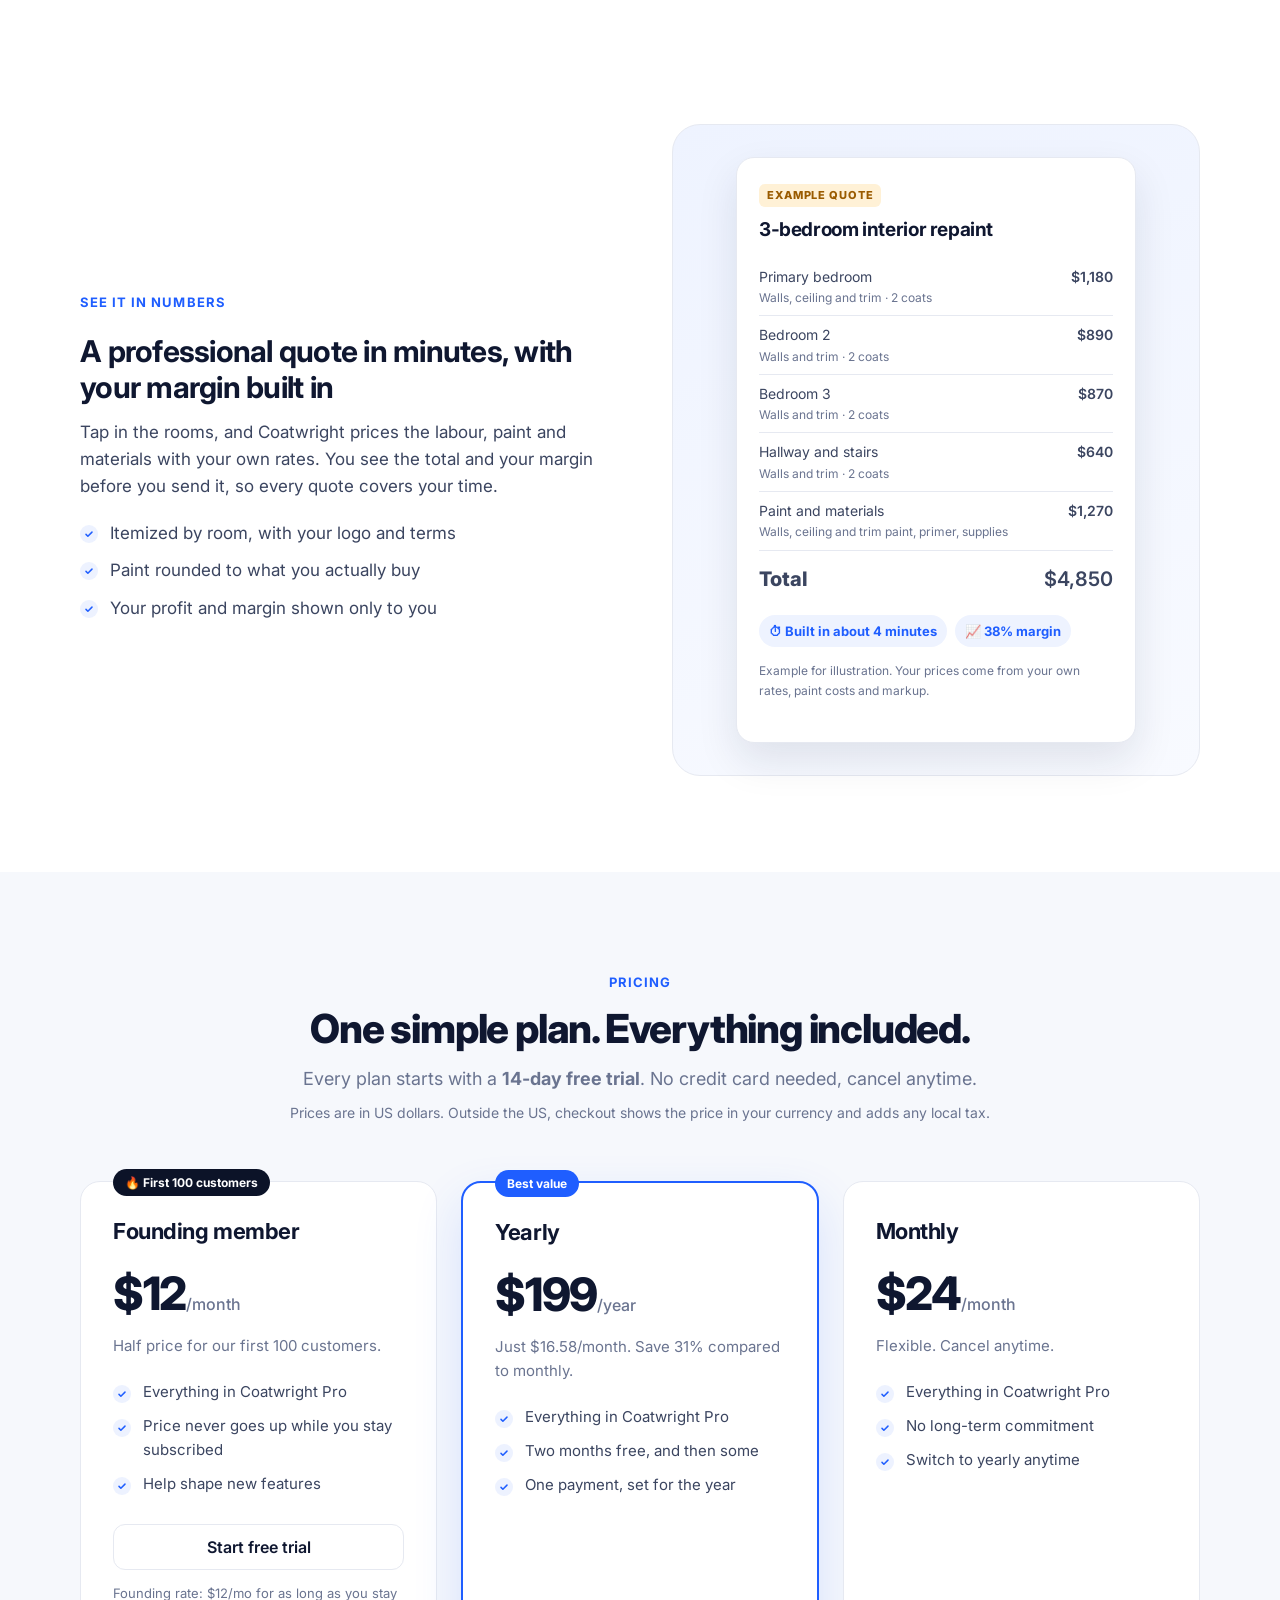
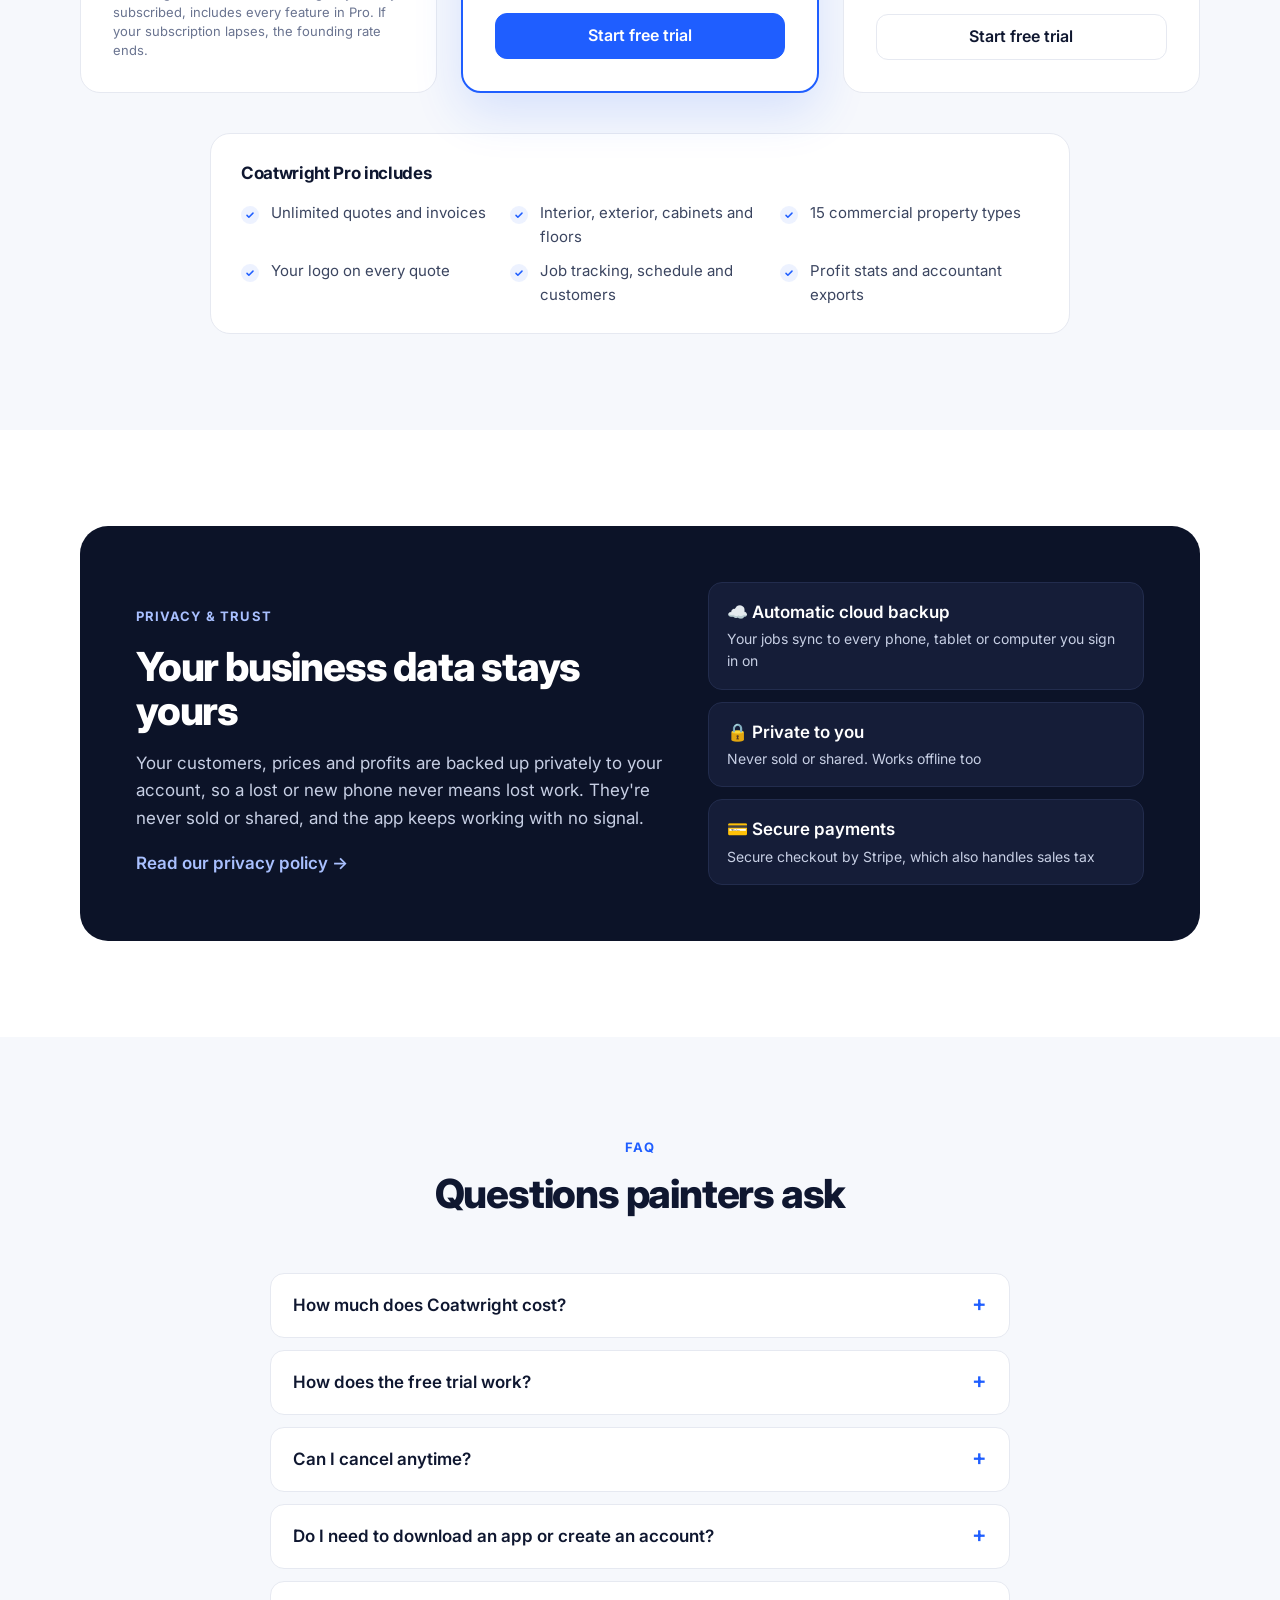
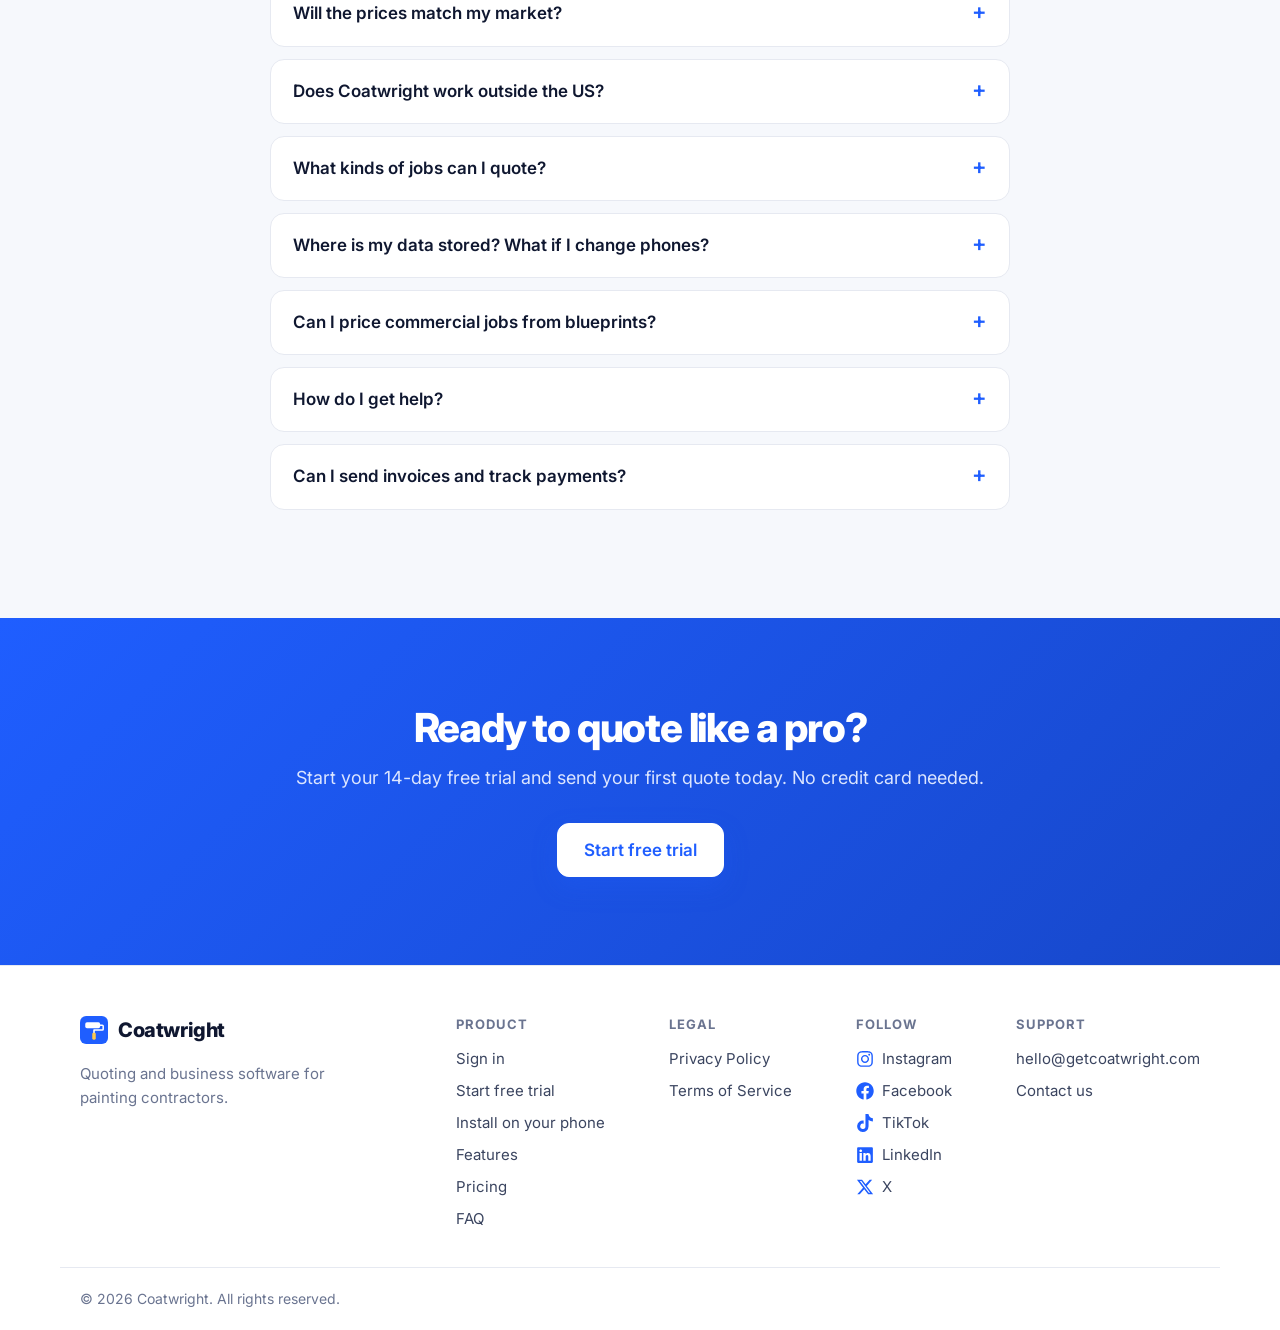
==== commit 4c787fb0: "Website footer: X link (@coatwrightapp) Co-Authored-By: Claude Opus 5.5 <noreply@anthropic.com> Clau" ====
--- a/index.html
+++ b/index.html
@@ -391,7 +391,7 @@
       <div class="foot-cols">
         <div><h5>Product</h5><a href="app/">Sign in</a><a href="app/">Start free trial</a><a href="#install">Install on your phone</a><a href="#features">Features</a><a href="#pricing">Pricing</a><a href="#faq">FAQ</a></div>
         <div><h5>Legal</h5><a href="privacy.html">Privacy Policy</a><a href="terms.html">Terms of Service</a></div>
-        <div><h5>Follow</h5><a class="soc" href="https://www.instagram.com/coatwrightapp/" target="_blank" rel="noopener"><svg stroke="currentColor" fill="currentColor" stroke-width="0" viewBox="0 0 448 512" class="soc-ic" aria-hidden="true" height="18" width="18" xmlns="http://www.w3.org/2000/svg"><path d="M224.1 141c-63.6 0-114.9 51.3-114.9 114.9s51.3 114.9 114.9 114.9S339 319.5 339 255.9 287.7 141 224.1 141zm0 189.6c-41.1 0-74.7-33.5-74.7-74.7s33.5-74.7 74.7-74.7 74.7 33.5 74.7 74.7-33.6 74.7-74.7 74.7zm146.4-194.3c0 14.9-12 26.8-26.8 26.8-14.9 0-26.8-12-26.8-26.8s12-26.8 26.8-26.8 26.8 12 26.8 26.8zm76.1 27.2c-1.7-35.9-9.9-67.7-36.2-93.9-26.2-26.2-58-34.4-93.9-36.2-37-2.1-147.9-2.1-184.9 0-35.8 1.7-67.6 9.9-93.9 36.1s-34.4 58-36.2 93.9c-2.1 37-2.1 147.9 0 184.9 1.7 35.9 9.9 67.7 36.2 93.9s58 34.4 93.9 36.2c37 2.1 147.9 2.1 184.9 0 35.9-1.7 67.7-9.9 93.9-36.2 26.2-26.2 34.4-58 36.2-93.9 2.1-37 2.1-147.8 0-184.8zM398.8 388c-7.8 19.6-22.9 34.7-42.6 42.6-29.5 11.7-99.5 9-132.1 9s-102.7 2.6-132.1-9c-19.6-7.8-34.7-22.9-42.6-42.6-11.7-29.5-9-99.5-9-132.1s-2.6-102.7 9-132.1c7.8-19.6 22.9-34.7 42.6-42.6 29.5-11.7 99.5-9 132.1-9s102.7-2.6 132.1 9c19.6 7.8 34.7 22.9 42.6 42.6 11.7 29.5 9 99.5 9 132.1s2.7 102.7-9 132.1z"></path></svg><span>Instagram</span></a><a class="soc" href="https://www.facebook.com/coatwrightapp" target="_blank" rel="noopener"><svg stroke="currentColor" fill="currentColor" stroke-width="0" viewBox="0 0 512 512" class="soc-ic" aria-hidden="true" height="18" width="18" xmlns="http://www.w3.org/2000/svg"><path d="M504 256C504 119 393 8 256 8S8 119 8 256c0 123.78 90.69 226.38 209.25 245V327.69h-63V256h63v-54.64c0-62.15 37-96.48 93.67-96.48 27.14 0 55.52 4.84 55.52 4.84v61h-31.28c-30.8 0-40.41 19.12-40.41 38.73V256h68.78l-11 71.69h-57.78V501C413.31 482.38 504 379.78 504 256z"></path></svg><span>Facebook</span></a><a class="soc" href="https://www.tiktok.com/@coatwrightapp" target="_blank" rel="noopener"><svg stroke="currentColor" fill="currentColor" stroke-width="0" viewBox="0 0 448 512" class="soc-ic" aria-hidden="true" height="18" width="18" xmlns="http://www.w3.org/2000/svg"><path d="M448,209.91a210.06,210.06,0,0,1-122.77-39.25V349.38A162.55,162.55,0,1,1,185,188.31V278.2a74.62,74.62,0,1,0,52.23,71.18V0l88,0a121.18,121.18,0,0,0,1.86,22.17h0A122.18,122.18,0,0,0,381,102.39a121.43,121.43,0,0,0,67,20.14Z"></path></svg><span>TikTok</span></a><a class="soc" href="https://www.linkedin.com/company/coatwright" target="_blank" rel="noopener"><svg stroke="currentColor" fill="currentColor" stroke-width="0" viewBox="0 0 448 512" class="soc-ic" aria-hidden="true" height="18" width="18" xmlns="http://www.w3.org/2000/svg"><path d="M416 32H31.9C14.3 32 0 46.5 0 64.3v383.4C0 465.5 14.3 480 31.9 480H416c17.6 0 32-14.5 32-32.3V64.3c0-17.8-14.4-32.3-32-32.3zM135.4 416H69V202.2h66.5V416zm-33.2-243c-21.3 0-38.5-17.3-38.5-38.5S80.9 96 102.2 96c21.2 0 38.5 17.3 38.5 38.5 0 21.3-17.2 38.5-38.5 38.5zm282.1 243h-66.4V312c0-24.8-.5-56.7-34.5-56.7-34.6 0-39.9 27-39.9 54.9V416h-66.4V202.2h63.7v29.2h.9c8.9-16.8 30.6-34.5 62.9-34.5 67.2 0 79.7 44.3 79.7 101.9V416z"></path></svg><span>LinkedIn</span></a></div>
+        <div><h5>Follow</h5><a class="soc" href="https://www.instagram.com/coatwrightapp/" target="_blank" rel="noopener"><svg stroke="currentColor" fill="currentColor" stroke-width="0" viewBox="0 0 448 512" class="soc-ic" aria-hidden="true" height="18" width="18" xmlns="http://www.w3.org/2000/svg"><path d="M224.1 141c-63.6 0-114.9 51.3-114.9 114.9s51.3 114.9 114.9 114.9S339 319.5 339 255.9 287.7 141 224.1 141zm0 189.6c-41.1 0-74.7-33.5-74.7-74.7s33.5-74.7 74.7-74.7 74.7 33.5 74.7 74.7-33.6 74.7-74.7 74.7zm146.4-194.3c0 14.9-12 26.8-26.8 26.8-14.9 0-26.8-12-26.8-26.8s12-26.8 26.8-26.8 26.8 12 26.8 26.8zm76.1 27.2c-1.7-35.9-9.9-67.7-36.2-93.9-26.2-26.2-58-34.4-93.9-36.2-37-2.1-147.9-2.1-184.9 0-35.8 1.7-67.6 9.9-93.9 36.1s-34.4 58-36.2 93.9c-2.1 37-2.1 147.9 0 184.9 1.7 35.9 9.9 67.7 36.2 93.9s58 34.4 93.9 36.2c37 2.1 147.9 2.1 184.9 0 35.9-1.7 67.7-9.9 93.9-36.2 26.2-26.2 34.4-58 36.2-93.9 2.1-37 2.1-147.8 0-184.8zM398.8 388c-7.8 19.6-22.9 34.7-42.6 42.6-29.5 11.7-99.5 9-132.1 9s-102.7 2.6-132.1-9c-19.6-7.8-34.7-22.9-42.6-42.6-11.7-29.5-9-99.5-9-132.1s-2.6-102.7 9-132.1c7.8-19.6 22.9-34.7 42.6-42.6 29.5-11.7 99.5-9 132.1-9s102.7-2.6 132.1 9c19.6 7.8 34.7 22.9 42.6 42.6 11.7 29.5 9 99.5 9 132.1s2.7 102.7-9 132.1z"></path></svg><span>Instagram</span></a><a class="soc" href="https://www.facebook.com/coatwrightapp" target="_blank" rel="noopener"><svg stroke="currentColor" fill="currentColor" stroke-width="0" viewBox="0 0 512 512" class="soc-ic" aria-hidden="true" height="18" width="18" xmlns="http://www.w3.org/2000/svg"><path d="M504 256C504 119 393 8 256 8S8 119 8 256c0 123.78 90.69 226.38 209.25 245V327.69h-63V256h63v-54.64c0-62.15 37-96.48 93.67-96.48 27.14 0 55.52 4.84 55.52 4.84v61h-31.28c-30.8 0-40.41 19.12-40.41 38.73V256h68.78l-11 71.69h-57.78V501C413.31 482.38 504 379.78 504 256z"></path></svg><span>Facebook</span></a><a class="soc" href="https://www.tiktok.com/@coatwrightapp" target="_blank" rel="noopener"><svg stroke="currentColor" fill="currentColor" stroke-width="0" viewBox="0 0 448 512" class="soc-ic" aria-hidden="true" height="18" width="18" xmlns="http://www.w3.org/2000/svg"><path d="M448,209.91a210.06,210.06,0,0,1-122.77-39.25V349.38A162.55,162.55,0,1,1,185,188.31V278.2a74.62,74.62,0,1,0,52.23,71.18V0l88,0a121.18,121.18,0,0,0,1.86,22.17h0A122.18,122.18,0,0,0,381,102.39a121.43,121.43,0,0,0,67,20.14Z"></path></svg><span>TikTok</span></a><a class="soc" href="https://www.linkedin.com/company/coatwright" target="_blank" rel="noopener"><svg stroke="currentColor" fill="currentColor" stroke-width="0" viewBox="0 0 448 512" class="soc-ic" aria-hidden="true" height="18" width="18" xmlns="http://www.w3.org/2000/svg"><path d="M416 32H31.9C14.3 32 0 46.5 0 64.3v383.4C0 465.5 14.3 480 31.9 480H416c17.6 0 32-14.5 32-32.3V64.3c0-17.8-14.4-32.3-32-32.3zM135.4 416H69V202.2h66.5V416zm-33.2-243c-21.3 0-38.5-17.3-38.5-38.5S80.9 96 102.2 96c21.2 0 38.5 17.3 38.5 38.5 0 21.3-17.2 38.5-38.5 38.5zm282.1 243h-66.4V312c0-24.8-.5-56.7-34.5-56.7-34.6 0-39.9 27-39.9 54.9V416h-66.4V202.2h63.7v29.2h.9c8.9-16.8 30.6-34.5 62.9-34.5 67.2 0 79.7 44.3 79.7 101.9V416z"></path></svg><span>LinkedIn</span></a><a class="soc" href="https://x.com/coatwrightapp" target="_blank" rel="noopener"><svg fill="currentColor" viewBox="0 0 24 24" class="soc-ic" aria-hidden="true" height="18" width="18" xmlns="http://www.w3.org/2000/svg"><path d="M18.244 2.25h3.308l-7.227 8.26 8.502 11.24H16.17l-5.214-6.817L4.99 21.75H1.68l7.73-8.835L1.254 2.25H8.08l4.713 6.231zm-1.161 17.52h1.833L7.084 4.126H5.117z"></path></svg><span>X</span></a></div>
         <div><h5>Support</h5><a href="mailto:hello@getcoatwright.com">hello@getcoatwright.com</a><a href="mailto:hello@getcoatwright.com?subject=Coatwright%20question">Contact us</a></div>
       </div>
     </div>
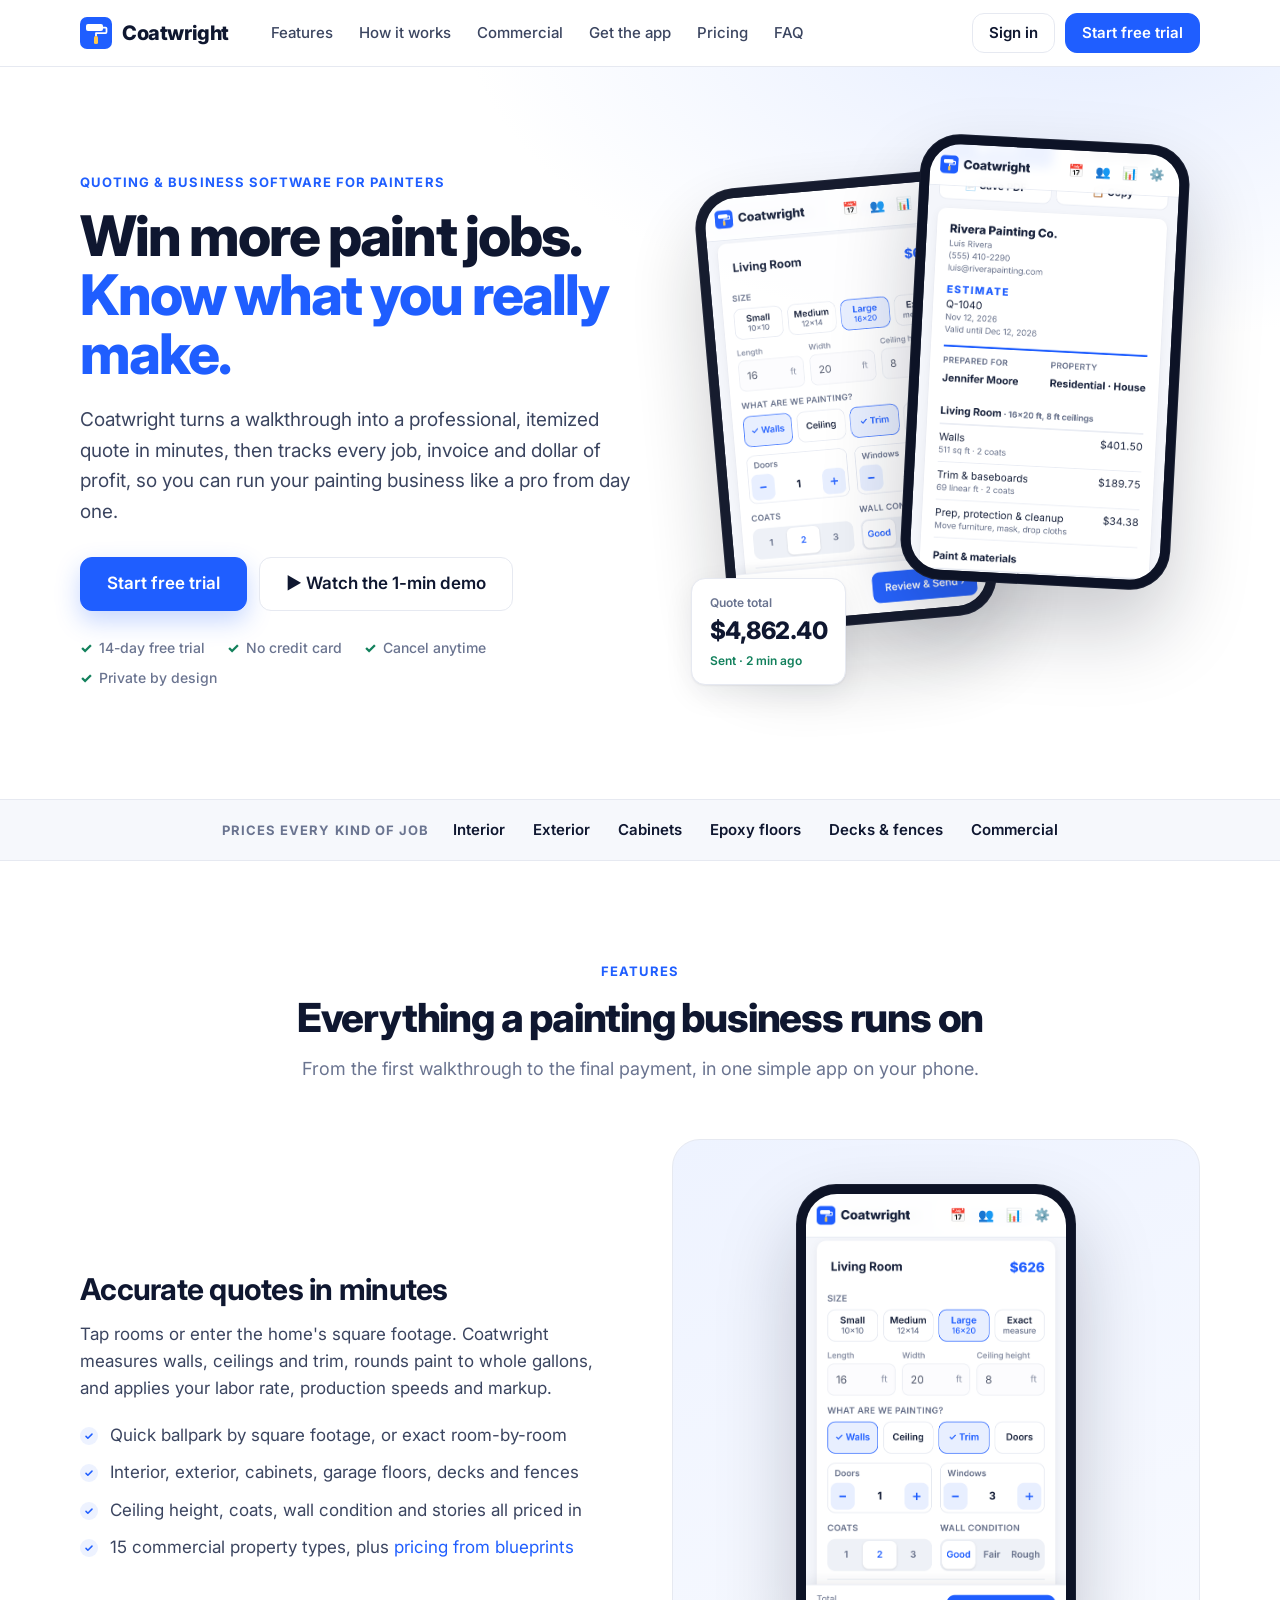
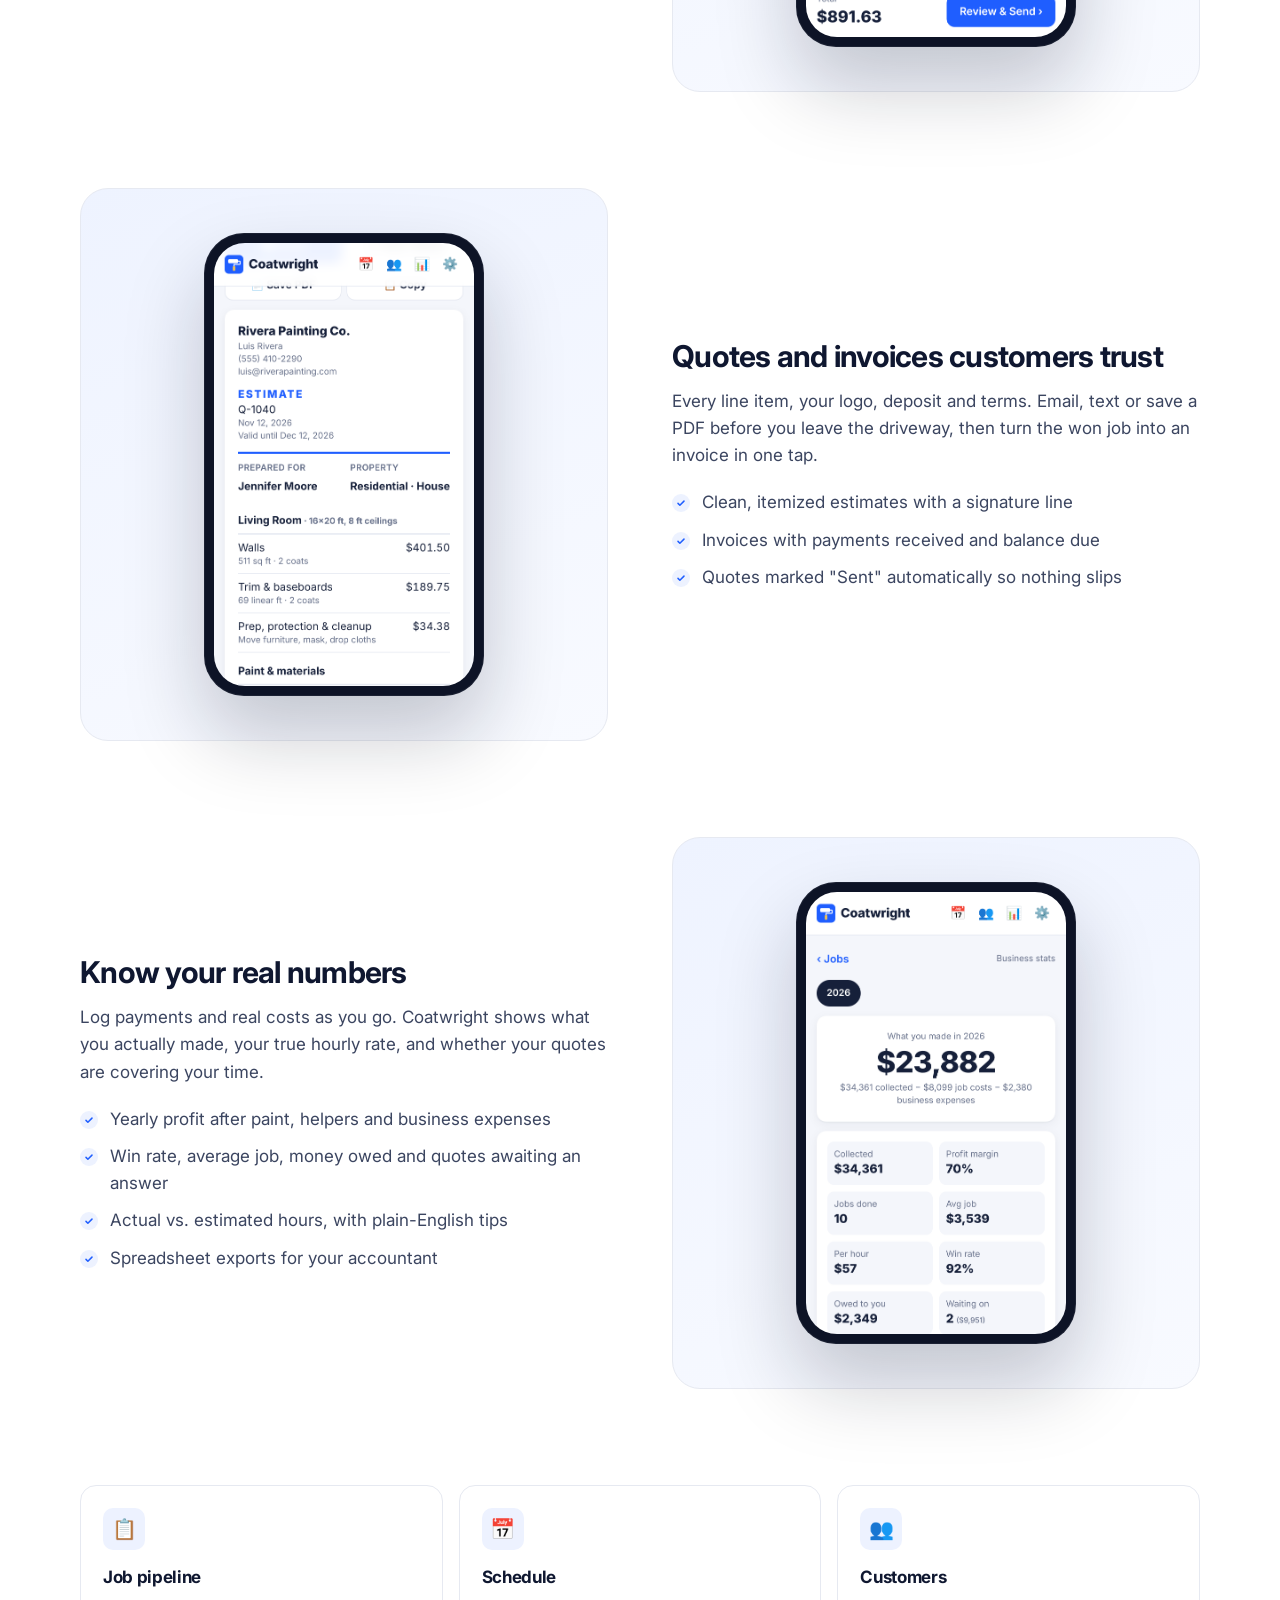
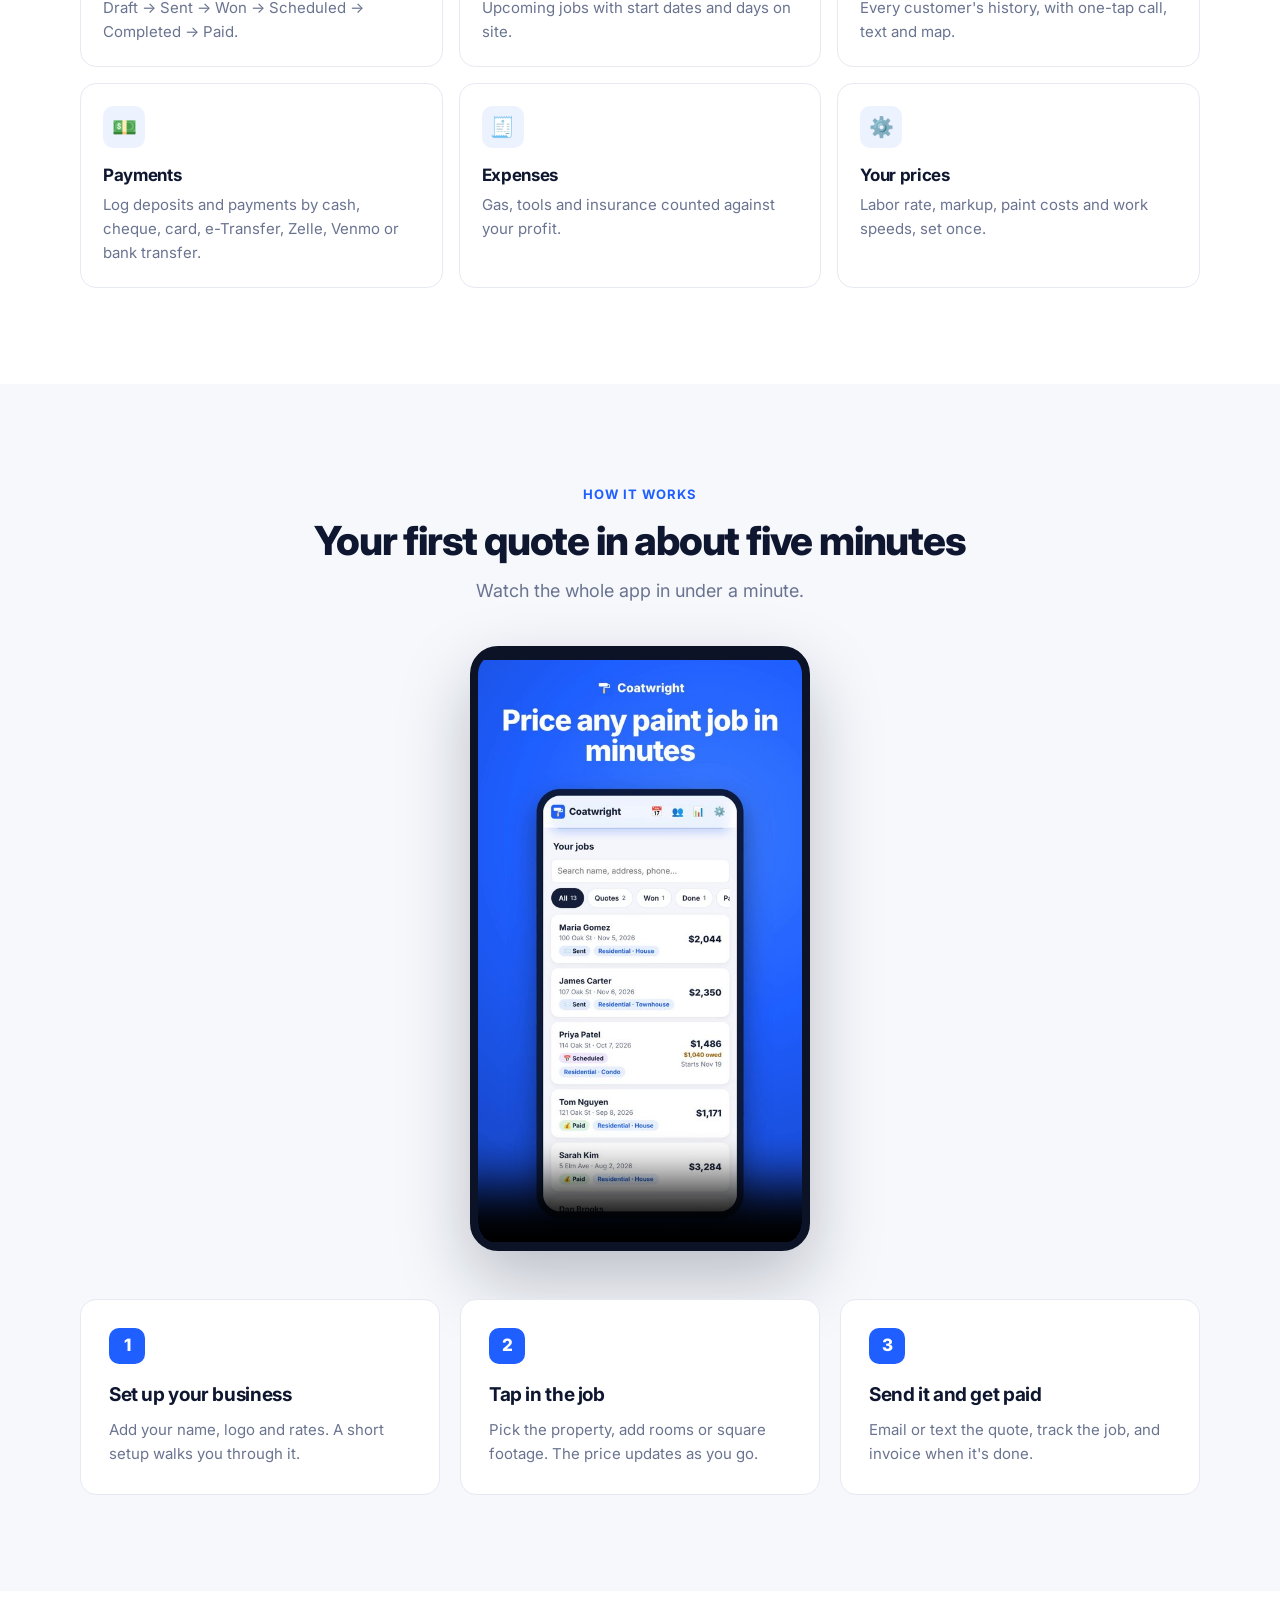
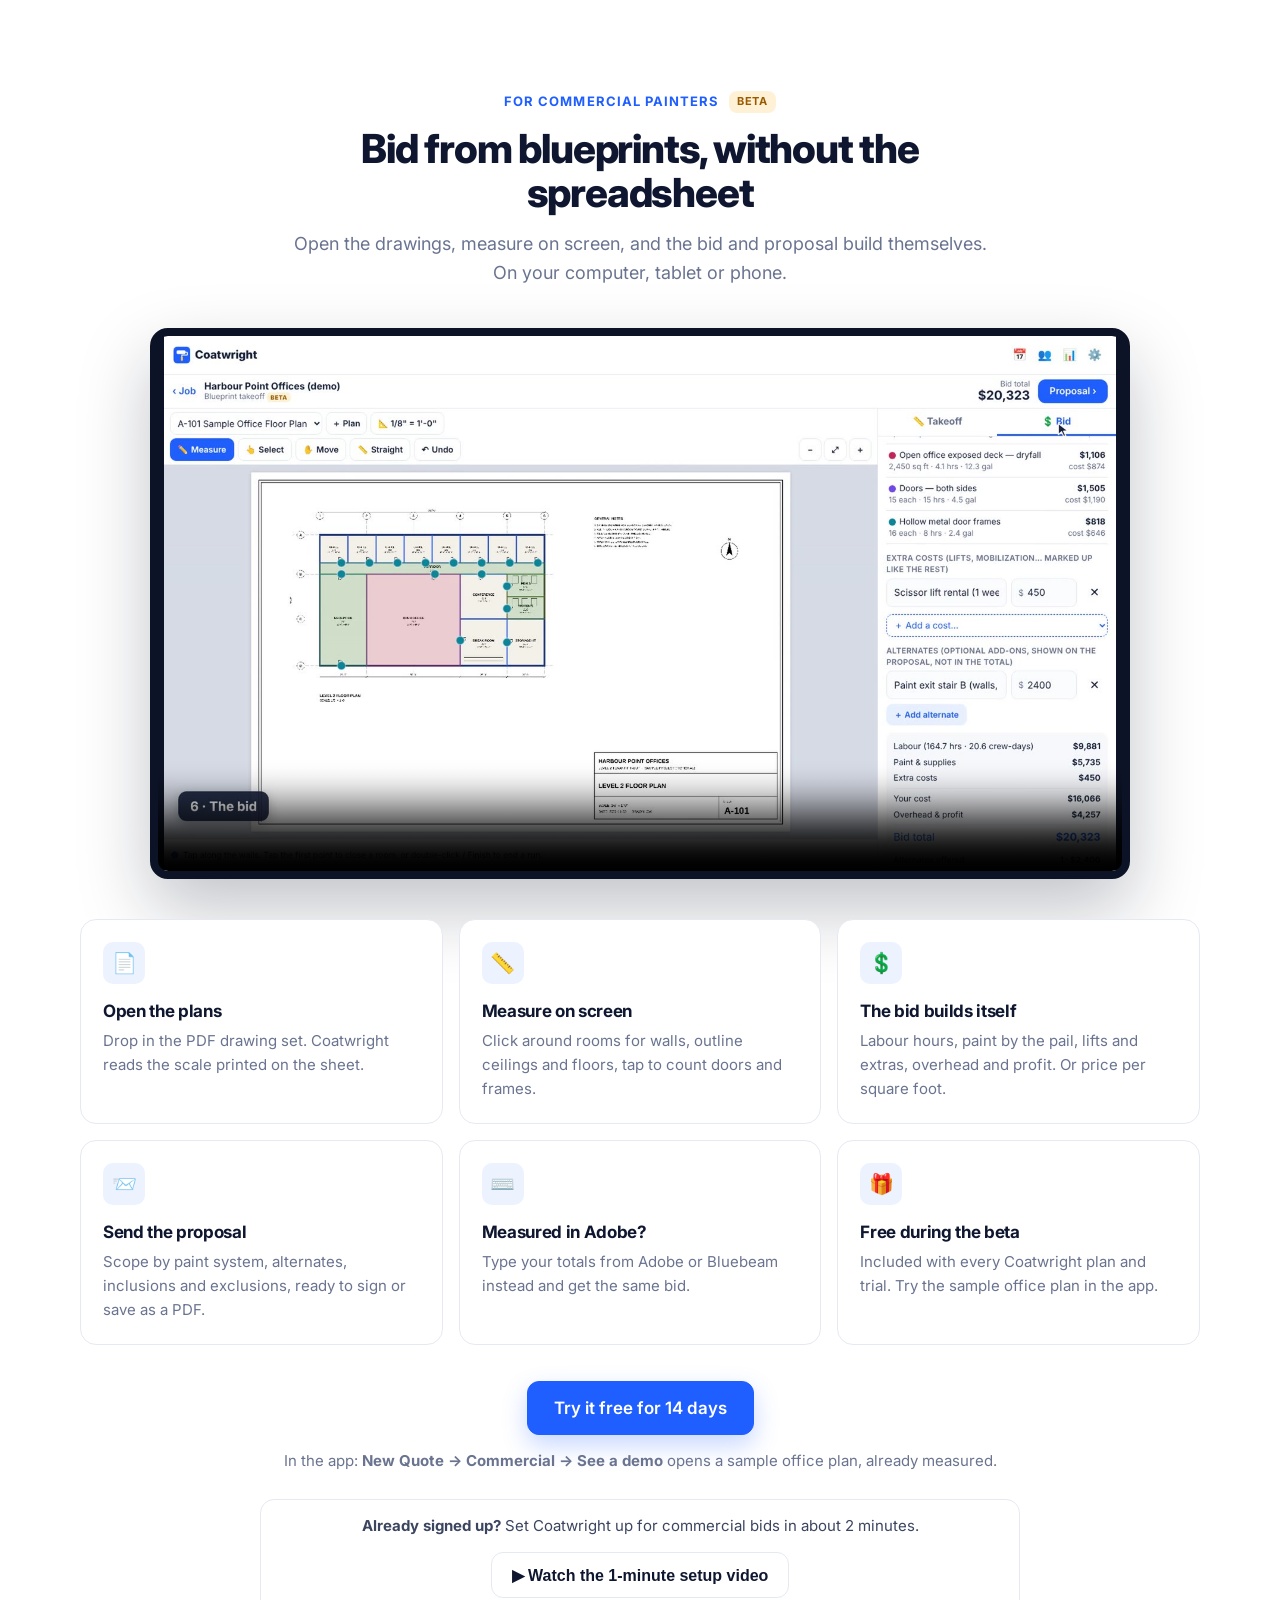
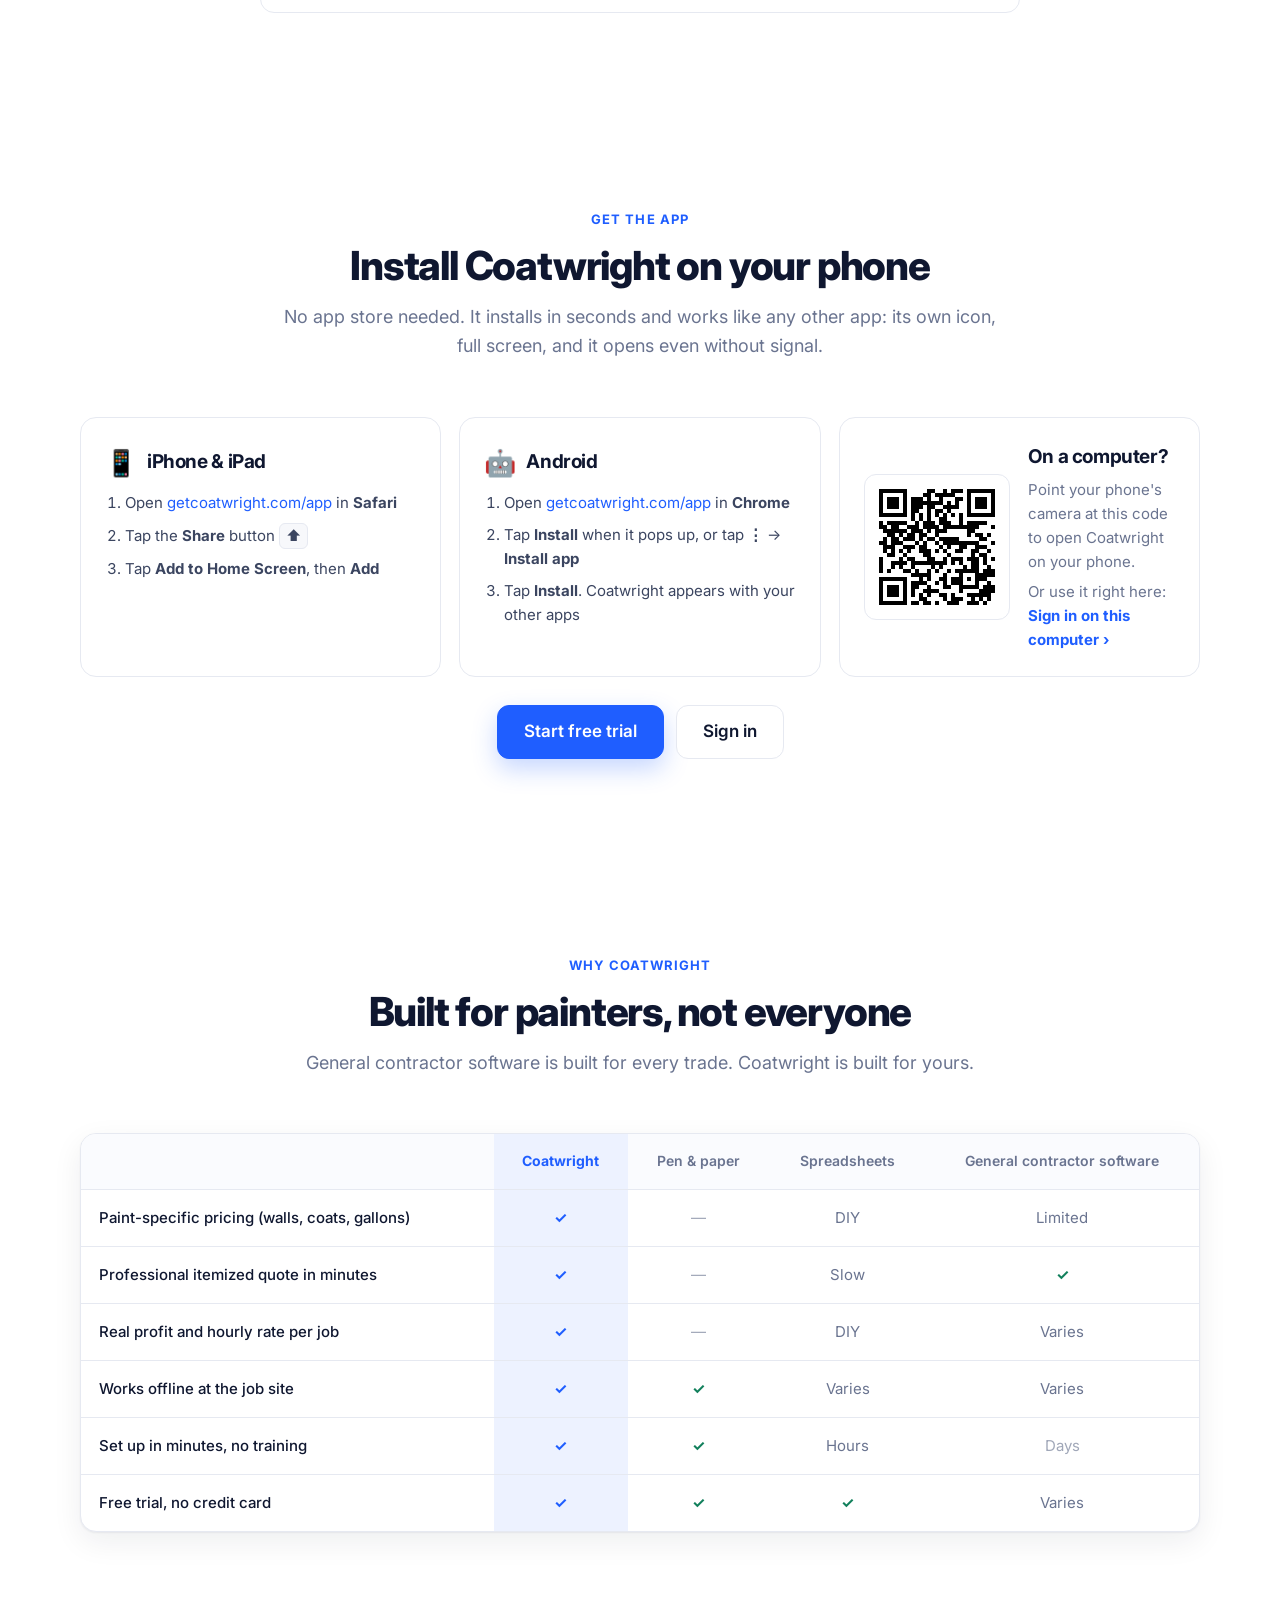
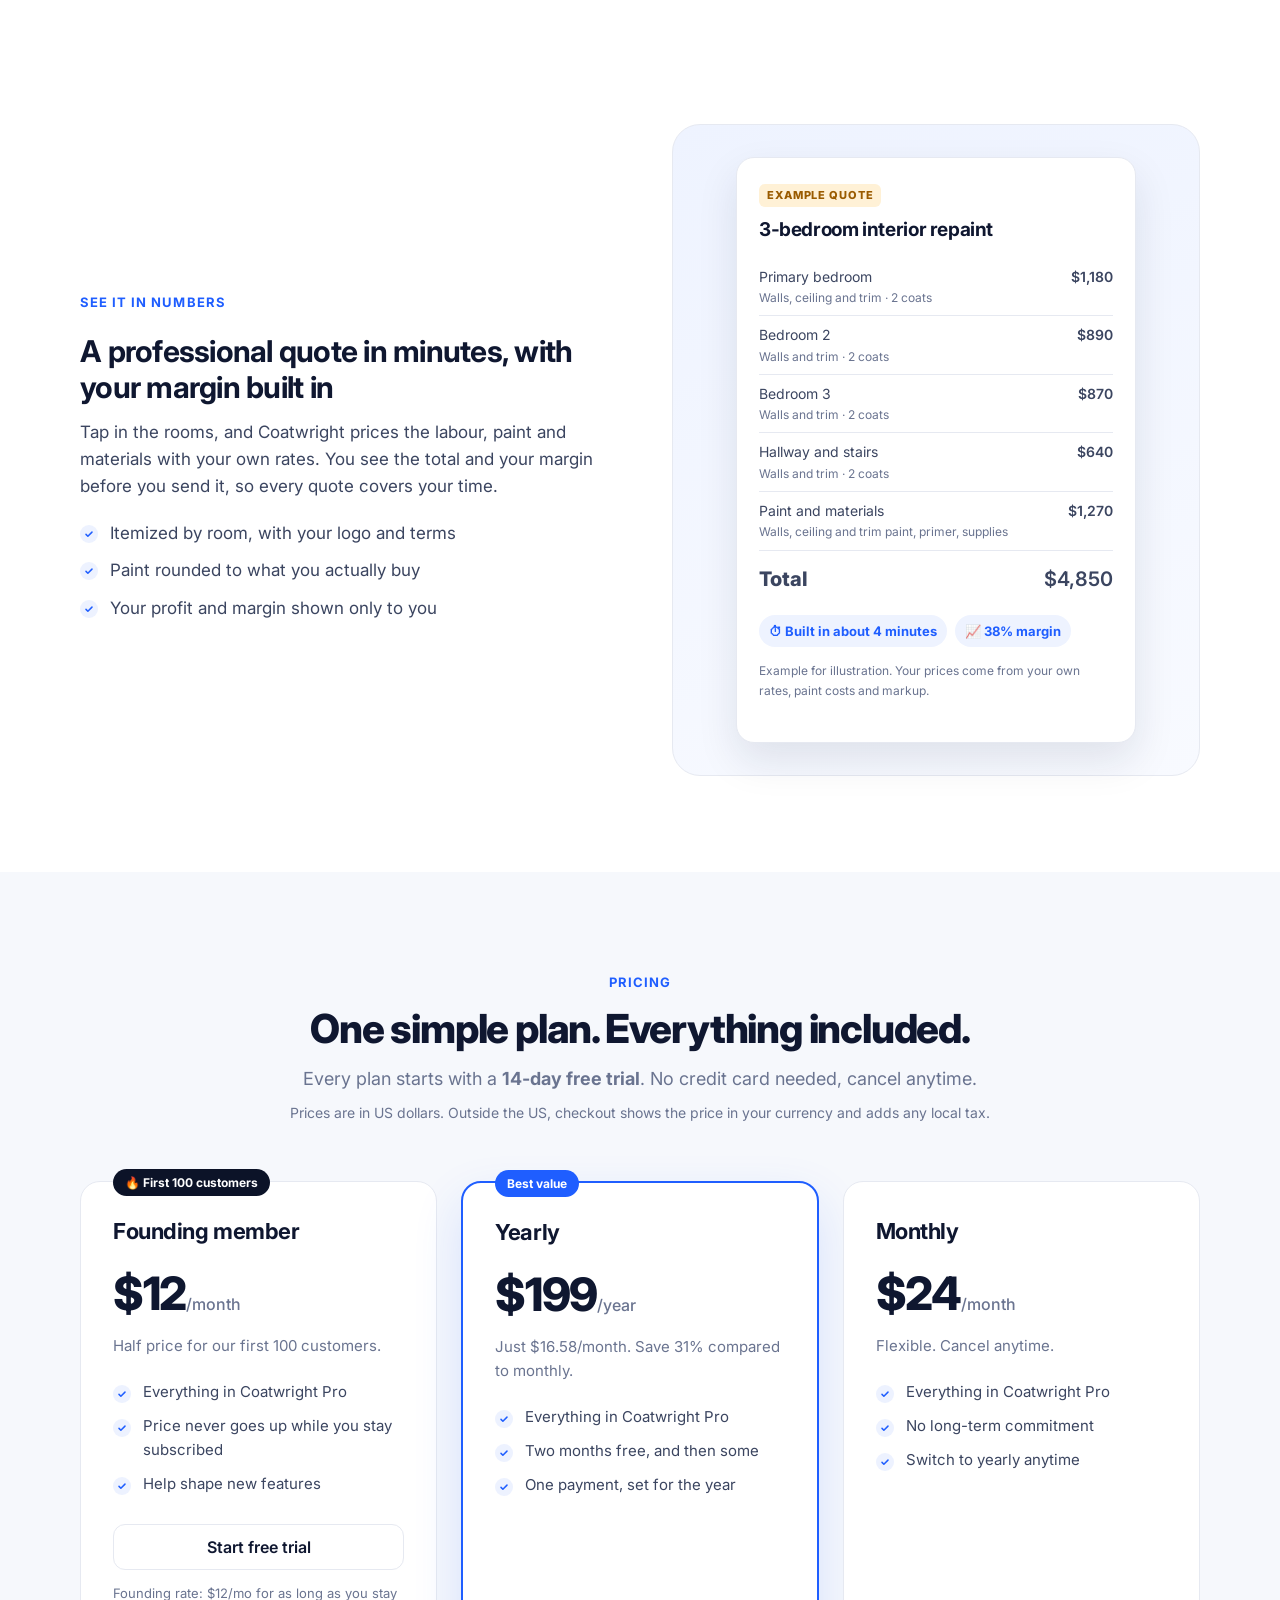
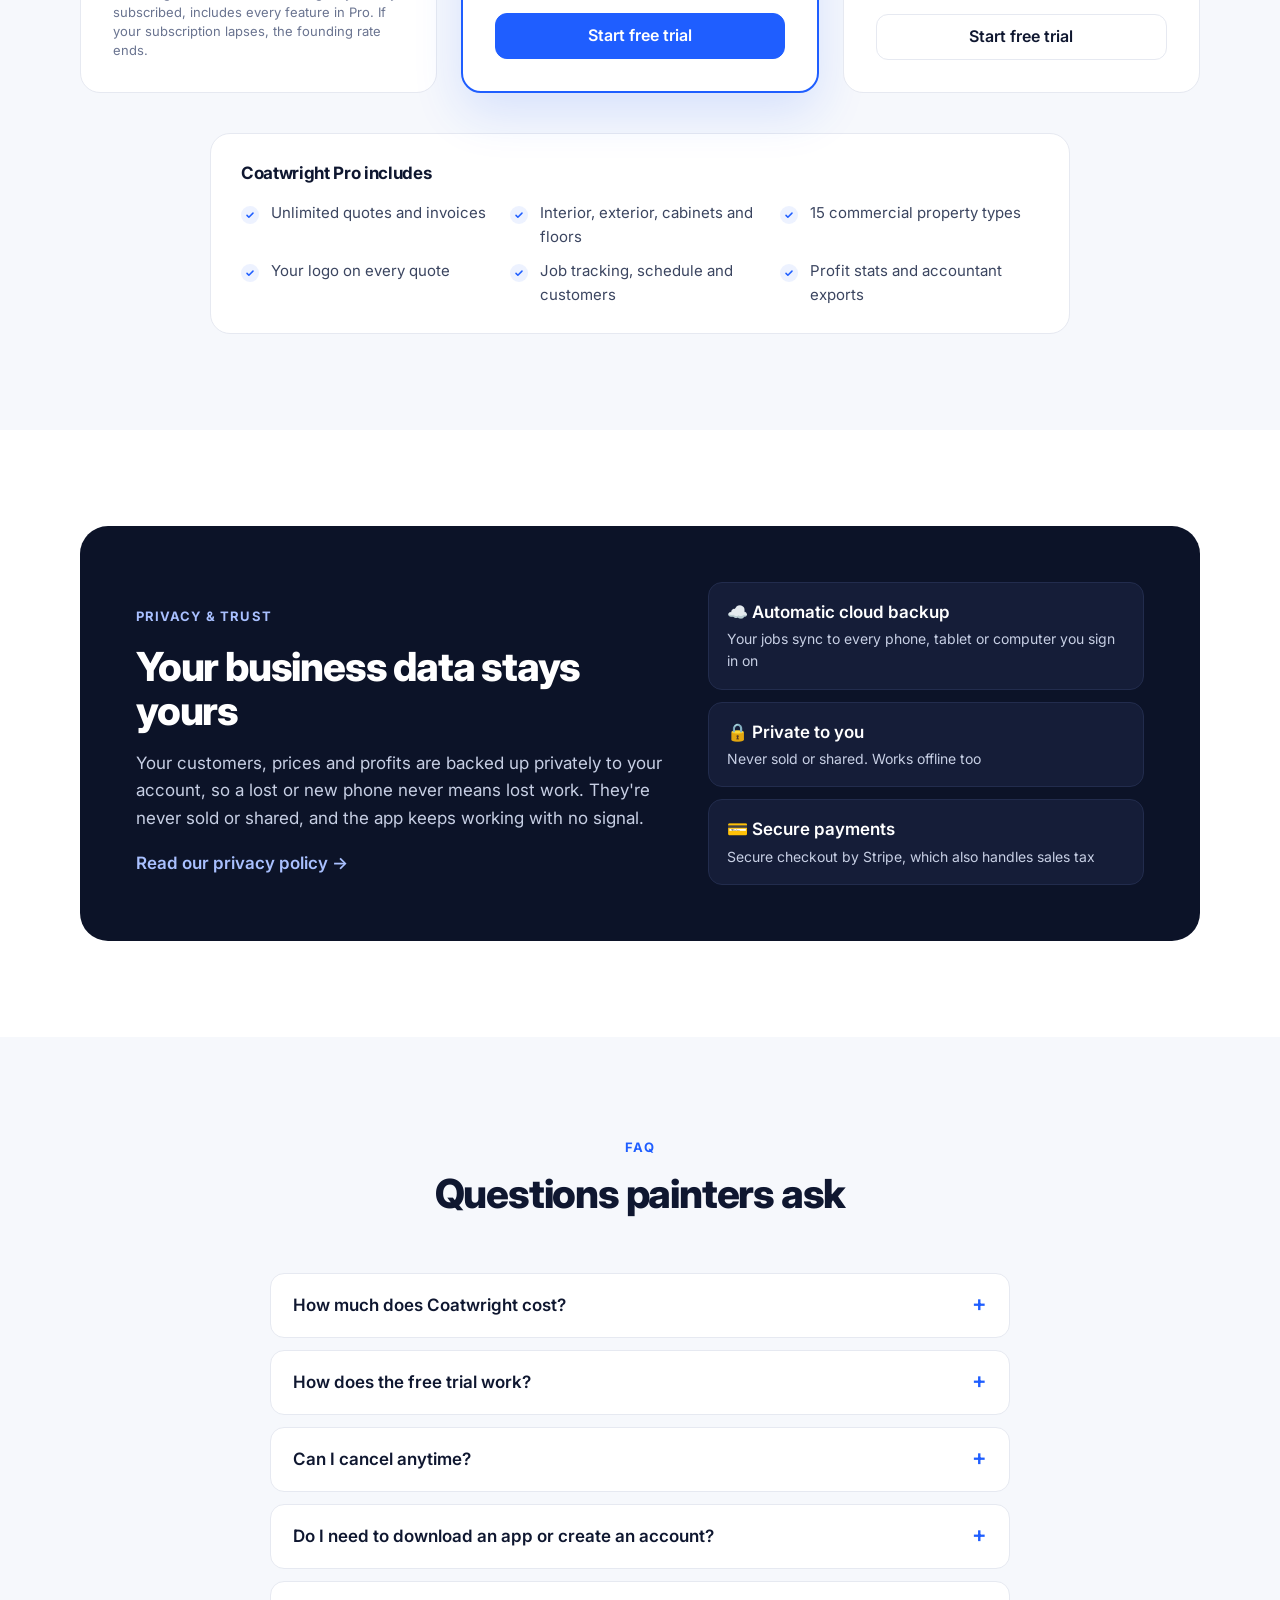
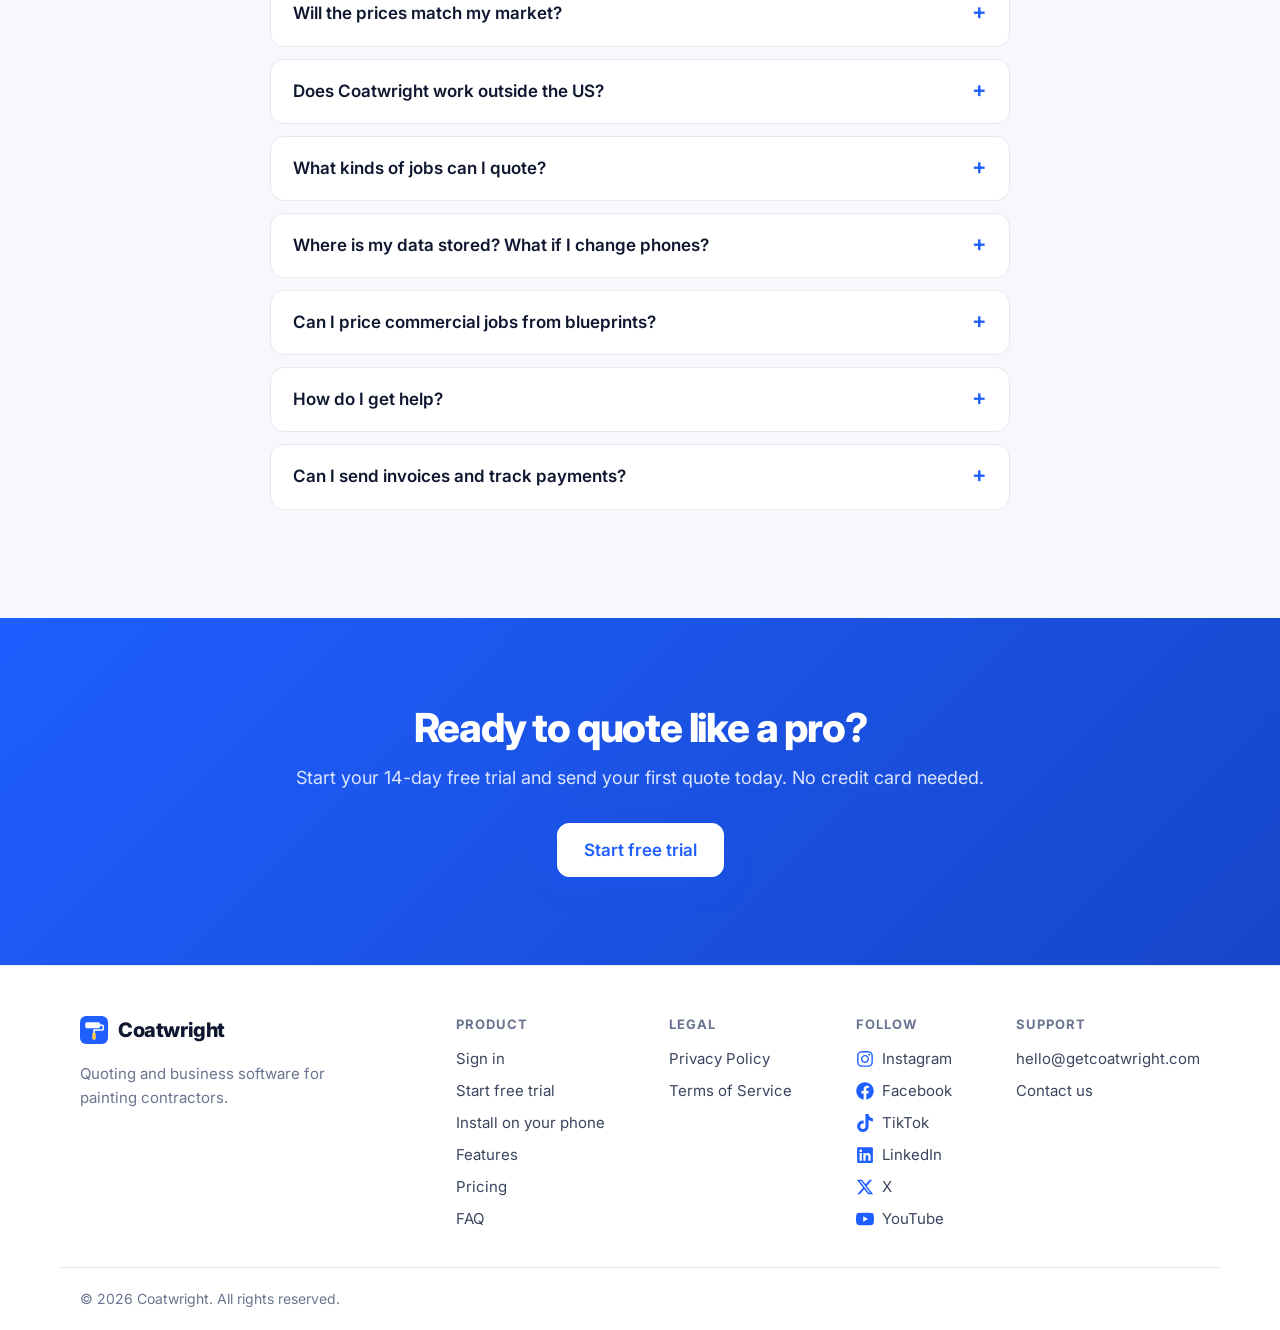
==== commit c504404b: "Website footer: YouTube link (@coatwrightapp); tracker Co-Authored-By: Claude Opus 5.5 <noreply@anth" ====
--- a/index.html
+++ b/index.html
@@ -391,7 +391,7 @@
       <div class="foot-cols">
         <div><h5>Product</h5><a href="app/">Sign in</a><a href="app/">Start free trial</a><a href="#install">Install on your phone</a><a href="#features">Features</a><a href="#pricing">Pricing</a><a href="#faq">FAQ</a></div>
         <div><h5>Legal</h5><a href="privacy.html">Privacy Policy</a><a href="terms.html">Terms of Service</a></div>
-        <div><h5>Follow</h5><a class="soc" href="https://www.instagram.com/coatwrightapp/" target="_blank" rel="noopener"><svg stroke="currentColor" fill="currentColor" stroke-width="0" viewBox="0 0 448 512" class="soc-ic" aria-hidden="true" height="18" width="18" xmlns="http://www.w3.org/2000/svg"><path d="M224.1 141c-63.6 0-114.9 51.3-114.9 114.9s51.3 114.9 114.9 114.9S339 319.5 339 255.9 287.7 141 224.1 141zm0 189.6c-41.1 0-74.7-33.5-74.7-74.7s33.5-74.7 74.7-74.7 74.7 33.5 74.7 74.7-33.6 74.7-74.7 74.7zm146.4-194.3c0 14.9-12 26.8-26.8 26.8-14.9 0-26.8-12-26.8-26.8s12-26.8 26.8-26.8 26.8 12 26.8 26.8zm76.1 27.2c-1.7-35.9-9.9-67.7-36.2-93.9-26.2-26.2-58-34.4-93.9-36.2-37-2.1-147.9-2.1-184.9 0-35.8 1.7-67.6 9.9-93.9 36.1s-34.4 58-36.2 93.9c-2.1 37-2.1 147.9 0 184.9 1.7 35.9 9.9 67.7 36.2 93.9s58 34.4 93.9 36.2c37 2.1 147.9 2.1 184.9 0 35.9-1.7 67.7-9.9 93.9-36.2 26.2-26.2 34.4-58 36.2-93.9 2.1-37 2.1-147.8 0-184.8zM398.8 388c-7.8 19.6-22.9 34.7-42.6 42.6-29.5 11.7-99.5 9-132.1 9s-102.7 2.6-132.1-9c-19.6-7.8-34.7-22.9-42.6-42.6-11.7-29.5-9-99.5-9-132.1s-2.6-102.7 9-132.1c7.8-19.6 22.9-34.7 42.6-42.6 29.5-11.7 99.5-9 132.1-9s102.7-2.6 132.1 9c19.6 7.8 34.7 22.9 42.6 42.6 11.7 29.5 9 99.5 9 132.1s2.7 102.7-9 132.1z"></path></svg><span>Instagram</span></a><a class="soc" href="https://www.facebook.com/coatwrightapp" target="_blank" rel="noopener"><svg stroke="currentColor" fill="currentColor" stroke-width="0" viewBox="0 0 512 512" class="soc-ic" aria-hidden="true" height="18" width="18" xmlns="http://www.w3.org/2000/svg"><path d="M504 256C504 119 393 8 256 8S8 119 8 256c0 123.78 90.69 226.38 209.25 245V327.69h-63V256h63v-54.64c0-62.15 37-96.48 93.67-96.48 27.14 0 55.52 4.84 55.52 4.84v61h-31.28c-30.8 0-40.41 19.12-40.41 38.73V256h68.78l-11 71.69h-57.78V501C413.31 482.38 504 379.78 504 256z"></path></svg><span>Facebook</span></a><a class="soc" href="https://www.tiktok.com/@coatwrightapp" target="_blank" rel="noopener"><svg stroke="currentColor" fill="currentColor" stroke-width="0" viewBox="0 0 448 512" class="soc-ic" aria-hidden="true" height="18" width="18" xmlns="http://www.w3.org/2000/svg"><path d="M448,209.91a210.06,210.06,0,0,1-122.77-39.25V349.38A162.55,162.55,0,1,1,185,188.31V278.2a74.62,74.62,0,1,0,52.23,71.18V0l88,0a121.18,121.18,0,0,0,1.86,22.17h0A122.18,122.18,0,0,0,381,102.39a121.43,121.43,0,0,0,67,20.14Z"></path></svg><span>TikTok</span></a><a class="soc" href="https://www.linkedin.com/company/coatwright" target="_blank" rel="noopener"><svg stroke="currentColor" fill="currentColor" stroke-width="0" viewBox="0 0 448 512" class="soc-ic" aria-hidden="true" height="18" width="18" xmlns="http://www.w3.org/2000/svg"><path d="M416 32H31.9C14.3 32 0 46.5 0 64.3v383.4C0 465.5 14.3 480 31.9 480H416c17.6 0 32-14.5 32-32.3V64.3c0-17.8-14.4-32.3-32-32.3zM135.4 416H69V202.2h66.5V416zm-33.2-243c-21.3 0-38.5-17.3-38.5-38.5S80.9 96 102.2 96c21.2 0 38.5 17.3 38.5 38.5 0 21.3-17.2 38.5-38.5 38.5zm282.1 243h-66.4V312c0-24.8-.5-56.7-34.5-56.7-34.6 0-39.9 27-39.9 54.9V416h-66.4V202.2h63.7v29.2h.9c8.9-16.8 30.6-34.5 62.9-34.5 67.2 0 79.7 44.3 79.7 101.9V416z"></path></svg><span>LinkedIn</span></a><a class="soc" href="https://x.com/coatwrightapp" target="_blank" rel="noopener"><svg fill="currentColor" viewBox="0 0 24 24" class="soc-ic" aria-hidden="true" height="18" width="18" xmlns="http://www.w3.org/2000/svg"><path d="M18.244 2.25h3.308l-7.227 8.26 8.502 11.24H16.17l-5.214-6.817L4.99 21.75H1.68l7.73-8.835L1.254 2.25H8.08l4.713 6.231zm-1.161 17.52h1.833L7.084 4.126H5.117z"></path></svg><span>X</span></a></div>
+        <div><h5>Follow</h5><a class="soc" href="https://www.instagram.com/coatwrightapp/" target="_blank" rel="noopener"><svg stroke="currentColor" fill="currentColor" stroke-width="0" viewBox="0 0 448 512" class="soc-ic" aria-hidden="true" height="18" width="18" xmlns="http://www.w3.org/2000/svg"><path d="M224.1 141c-63.6 0-114.9 51.3-114.9 114.9s51.3 114.9 114.9 114.9S339 319.5 339 255.9 287.7 141 224.1 141zm0 189.6c-41.1 0-74.7-33.5-74.7-74.7s33.5-74.7 74.7-74.7 74.7 33.5 74.7 74.7-33.6 74.7-74.7 74.7zm146.4-194.3c0 14.9-12 26.8-26.8 26.8-14.9 0-26.8-12-26.8-26.8s12-26.8 26.8-26.8 26.8 12 26.8 26.8zm76.1 27.2c-1.7-35.9-9.9-67.7-36.2-93.9-26.2-26.2-58-34.4-93.9-36.2-37-2.1-147.9-2.1-184.9 0-35.8 1.7-67.6 9.9-93.9 36.1s-34.4 58-36.2 93.9c-2.1 37-2.1 147.9 0 184.9 1.7 35.9 9.9 67.7 36.2 93.9s58 34.4 93.9 36.2c37 2.1 147.9 2.1 184.9 0 35.9-1.7 67.7-9.9 93.9-36.2 26.2-26.2 34.4-58 36.2-93.9 2.1-37 2.1-147.8 0-184.8zM398.8 388c-7.8 19.6-22.9 34.7-42.6 42.6-29.5 11.7-99.5 9-132.1 9s-102.7 2.6-132.1-9c-19.6-7.8-34.7-22.9-42.6-42.6-11.7-29.5-9-99.5-9-132.1s-2.6-102.7 9-132.1c7.8-19.6 22.9-34.7 42.6-42.6 29.5-11.7 99.5-9 132.1-9s102.7-2.6 132.1 9c19.6 7.8 34.7 22.9 42.6 42.6 11.7 29.5 9 99.5 9 132.1s2.7 102.7-9 132.1z"></path></svg><span>Instagram</span></a><a class="soc" href="https://www.facebook.com/coatwrightapp" target="_blank" rel="noopener"><svg stroke="currentColor" fill="currentColor" stroke-width="0" viewBox="0 0 512 512" class="soc-ic" aria-hidden="true" height="18" width="18" xmlns="http://www.w3.org/2000/svg"><path d="M504 256C504 119 393 8 256 8S8 119 8 256c0 123.78 90.69 226.38 209.25 245V327.69h-63V256h63v-54.64c0-62.15 37-96.48 93.67-96.48 27.14 0 55.52 4.84 55.52 4.84v61h-31.28c-30.8 0-40.41 19.12-40.41 38.73V256h68.78l-11 71.69h-57.78V501C413.31 482.38 504 379.78 504 256z"></path></svg><span>Facebook</span></a><a class="soc" href="https://www.tiktok.com/@coatwrightapp" target="_blank" rel="noopener"><svg stroke="currentColor" fill="currentColor" stroke-width="0" viewBox="0 0 448 512" class="soc-ic" aria-hidden="true" height="18" width="18" xmlns="http://www.w3.org/2000/svg"><path d="M448,209.91a210.06,210.06,0,0,1-122.77-39.25V349.38A162.55,162.55,0,1,1,185,188.31V278.2a74.62,74.62,0,1,0,52.23,71.18V0l88,0a121.18,121.18,0,0,0,1.86,22.17h0A122.18,122.18,0,0,0,381,102.39a121.43,121.43,0,0,0,67,20.14Z"></path></svg><span>TikTok</span></a><a class="soc" href="https://www.linkedin.com/company/coatwright" target="_blank" rel="noopener"><svg stroke="currentColor" fill="currentColor" stroke-width="0" viewBox="0 0 448 512" class="soc-ic" aria-hidden="true" height="18" width="18" xmlns="http://www.w3.org/2000/svg"><path d="M416 32H31.9C14.3 32 0 46.5 0 64.3v383.4C0 465.5 14.3 480 31.9 480H416c17.6 0 32-14.5 32-32.3V64.3c0-17.8-14.4-32.3-32-32.3zM135.4 416H69V202.2h66.5V416zm-33.2-243c-21.3 0-38.5-17.3-38.5-38.5S80.9 96 102.2 96c21.2 0 38.5 17.3 38.5 38.5 0 21.3-17.2 38.5-38.5 38.5zm282.1 243h-66.4V312c0-24.8-.5-56.7-34.5-56.7-34.6 0-39.9 27-39.9 54.9V416h-66.4V202.2h63.7v29.2h.9c8.9-16.8 30.6-34.5 62.9-34.5 67.2 0 79.7 44.3 79.7 101.9V416z"></path></svg><span>LinkedIn</span></a><a class="soc" href="https://x.com/coatwrightapp" target="_blank" rel="noopener"><svg fill="currentColor" viewBox="0 0 24 24" class="soc-ic" aria-hidden="true" height="18" width="18" xmlns="http://www.w3.org/2000/svg"><path d="M18.244 2.25h3.308l-7.227 8.26 8.502 11.24H16.17l-5.214-6.817L4.99 21.75H1.68l7.73-8.835L1.254 2.25H8.08l4.713 6.231zm-1.161 17.52h1.833L7.084 4.126H5.117z"></path></svg><span>X</span></a><a class="soc" href="https://www.youtube.com/@coatwrightapp" target="_blank" rel="noopener"><svg fill="currentColor" viewBox="0 0 24 24" class="soc-ic" aria-hidden="true" height="18" width="18" xmlns="http://www.w3.org/2000/svg"><path d="M23.5 6.2a3 3 0 0 0-2.1-2.1C19.5 3.6 12 3.6 12 3.6s-7.5 0-9.4.5A3 3 0 0 0 .5 6.2 31.3 31.3 0 0 0 0 12a31.3 31.3 0 0 0 .5 5.8 3 3 0 0 0 2.1 2.1c1.9.5 9.4.5 9.4.5s7.5 0 9.4-.5a3 3 0 0 0 2.1-2.1A31.3 31.3 0 0 0 24 12a31.3 31.3 0 0 0-.5-5.8zM9.6 15.6V8.4l6.3 3.6-6.3 3.6z"></path></svg><span>YouTube</span></a></div>
         <div><h5>Support</h5><a href="mailto:hello@getcoatwright.com">hello@getcoatwright.com</a><a href="mailto:hello@getcoatwright.com?subject=Coatwright%20question">Contact us</a></div>
       </div>
     </div>
